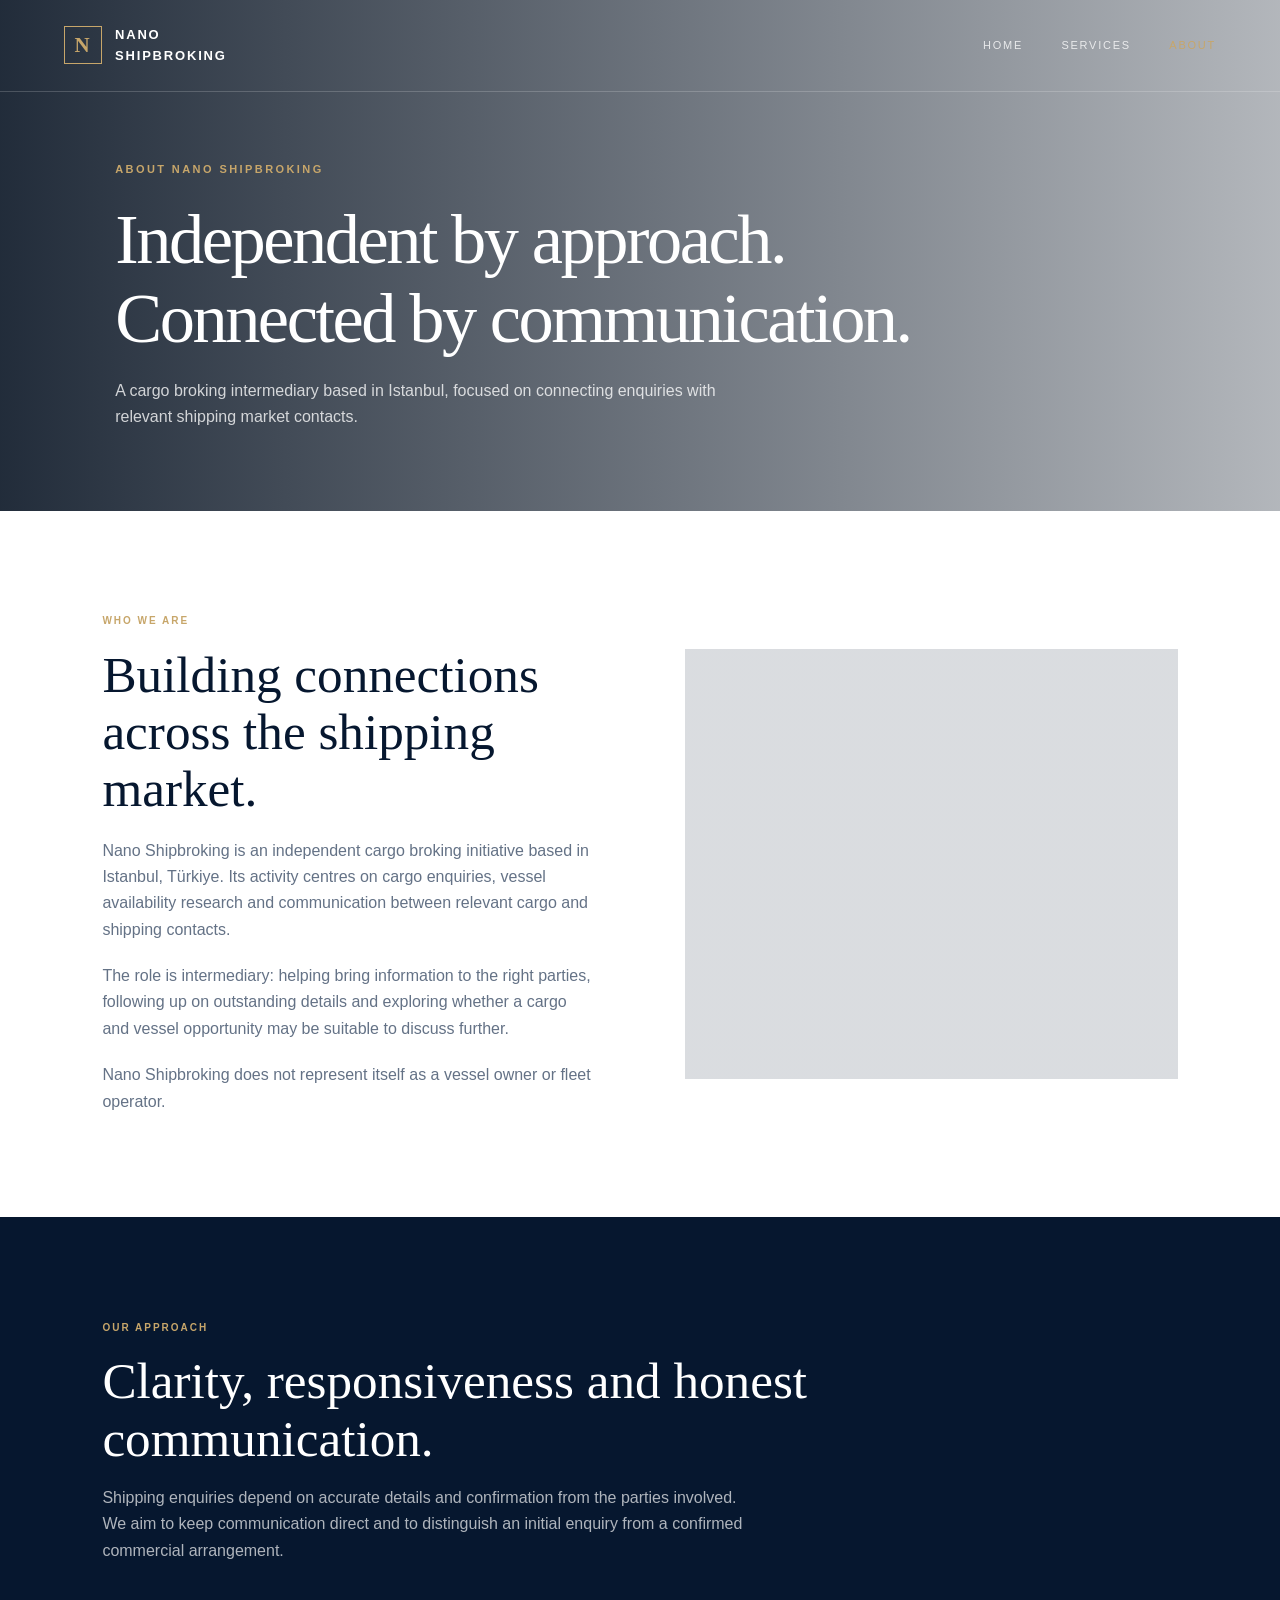
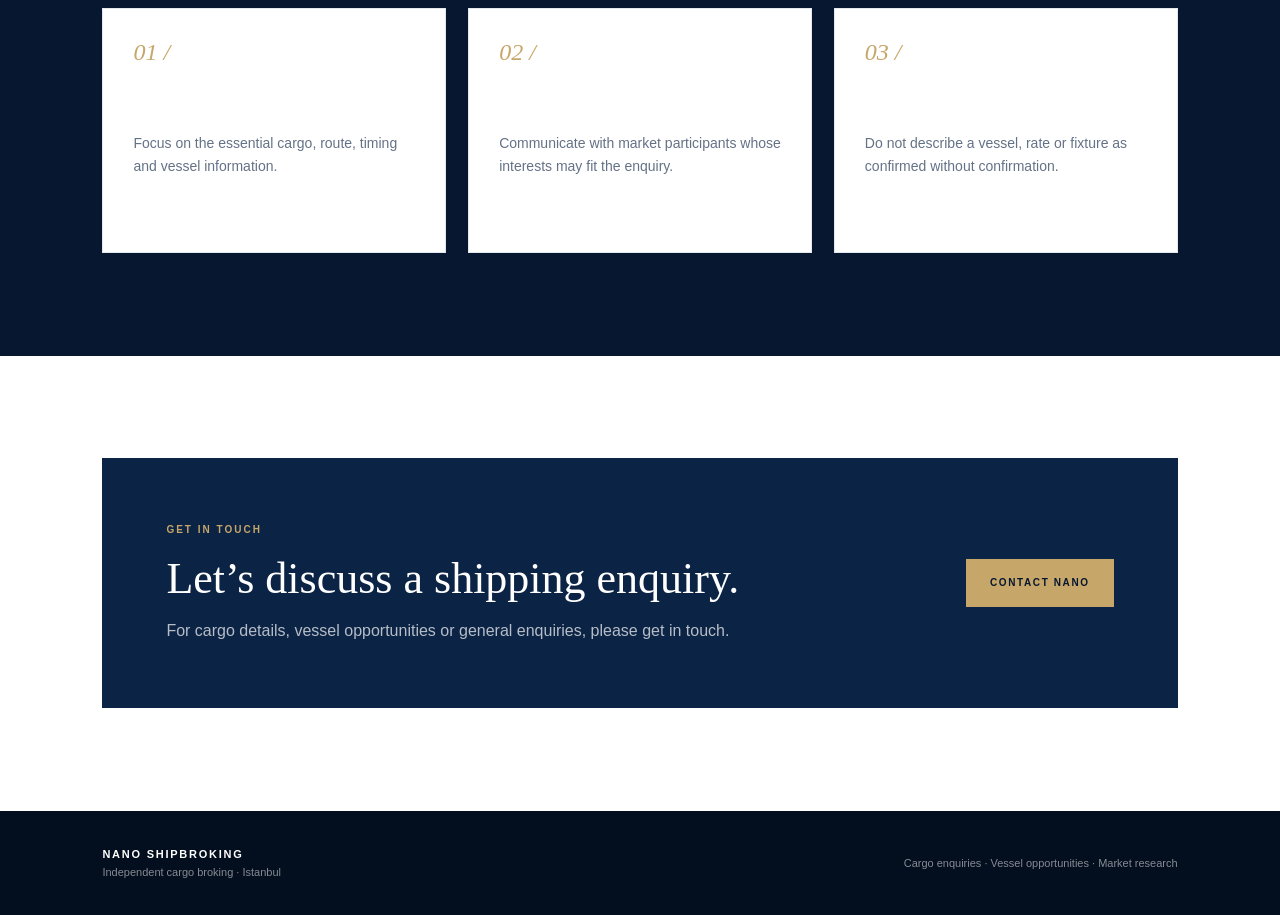
==== about.html @ fc200c73 "Add Nano Shipbroking website" ====
<!doctype html>
<html lang="en"><head><meta charset="utf-8"><meta name="viewport" content="width=device-width, initial-scale=1"><title>About | Nano Shipbroking</title><link rel="stylesheet" href="style.css"></head><body>
<header class="site-header">
  <a class="brand" href="index.html"><span class="brand-mark">N</span><span>NANO<br>SHIPBROKING</span></a>
  <nav class="nav" aria-label="Main navigation"><a class="" href="index.html">Home</a><a class="" href="services.html">Services</a><a class="active" href="about.html">About</a></nav>
</header>
<main>
<section class="page-hero"><div><div class="eyebrow">About Nano Shipbroking</div><h1>Independent by approach. Connected by communication.</h1><p>A cargo broking intermediary based in Istanbul, focused on connecting enquiries with relevant shipping market contacts.</p></div></section>
<section class="section"><div class="split"><div class="copy"><div class="kicker">Who we are</div><h2>Building connections across the shipping market.</h2><p>Nano Shipbroking is an independent cargo broking initiative based in Istanbul, Türkiye. Its activity centres on cargo enquiries, vessel availability research and communication between relevant cargo and shipping contacts.</p><p>The role is intermediary: helping bring information to the right parties, following up on outstanding details and exploring whether a cargo and vessel opportunity may be suitable to discuss further.</p><p>Nano Shipbroking does not represent itself as a vessel owner or fleet operator.</p></div><div class="photo-panel" role="img" aria-label="Commercial shipping and port activity"></div></div></section>
<section class="section dark"><div class="section-head"><div class="kicker">Our approach</div><h2>Clarity, responsiveness and honest communication.</h2><p>Shipping enquiries depend on accurate details and confirmation from the parties involved. We aim to keep communication direct and to distinguish an initial enquiry from a confirmed commercial arrangement.</p></div>
<div class="grid3">
<article class="service-card"><div class="num">01 /</div><h3>Clear Details</h3><p>Focus on the essential cargo, route, timing and vessel information.</p></article>
<article class="service-card"><div class="num">02 /</div><h3>Relevant Contacts</h3><p>Communicate with market participants whose interests may fit the enquiry.</p></article>
<article class="service-card"><div class="num">03 /</div><h3>Honest Status</h3><p>Do not describe a vessel, rate or fixture as confirmed without confirmation.</p></article>
</div></section>
<section class="section"><div class="cta"><div><div class="kicker">Get in touch</div><h2>Let’s discuss a shipping enquiry.</h2><p>For cargo details, vessel opportunities or general enquiries, please get in touch.</p></div><a class="btn" href="mailto:alinano@nanoshipbroking.com?subject=General%20Enquiry">Contact Nano</a></div></section>
</main><footer>
  <div><div class="footbrand">NANO SHIPBROKING</div><div class="footnote">Independent cargo broking · Istanbul</div></div>
  <div class="footnote">Cargo enquiries · Vessel opportunities · Market research</div>
</footer></body></html>
---- style.css ----
:root {
  --navy: #06172f;
  --navy-2: #0b2344;
  --blue: #173b65;
  --gold: #c7a66a;
  --white: #ffffff;
  --mist: #f3f5f7;
  --ink: #182536;
  --muted: #647286;
  --line: rgba(255,255,255,.18);
}
* { box-sizing: border-box; }
html { scroll-behavior: smooth; }
body { margin: 0; color: var(--ink); background: var(--white); font-family: "Inter", "Segoe UI", Arial, sans-serif; line-height: 1.65; }
a { color: inherit; text-decoration: none; }
.site-header { position: absolute; z-index: 10; inset: 0 0 auto; padding: 24px clamp(20px, 5vw, 76px); display:flex; justify-content:space-between; align-items:center; gap:24px; color:#fff; border-bottom:1px solid rgba(255,255,255,.18); }
.brand { display:flex; align-items:center; gap:13px; letter-spacing:.14em; font-size:13px; font-weight:700; }
.brand-mark { width:38px; height:38px; border:1px solid var(--gold); display:grid; place-items:center; color:var(--gold); font-family:Georgia,serif; font-size:21px; }
.nav { display:flex; gap:clamp(16px,3vw,40px); align-items:center; font-size:11px; letter-spacing:.16em; text-transform:uppercase; }
.nav a { opacity:.78; transition:opacity .2s, color .2s; }
.nav a:hover, .nav a.active { opacity:1; color:var(--gold); }
.hero { min-height:680px; height:min(90vh, 850px); position:relative; display:flex; align-items:center; color:#fff; background:linear-gradient(90deg,rgba(3,15,31,.88) 0%,rgba(3,15,31,.60) 52%,rgba(3,15,31,.15) 100%), url("https://images.unsplash.com/photo-1578575437130-527020e9b3a8?auto=format&fit=crop&w=2200&q=85") center/cover; }
.hero:before { content:""; position:absolute; inset:0; background:linear-gradient(0deg,rgba(4,16,33,.52),transparent 40%); pointer-events:none; }
.hero-content { position:relative; z-index:1; max-width:900px; padding:140px clamp(24px,9vw,140px) 90px; }
.eyebrow { color:var(--gold); font-size:11px; font-weight:700; letter-spacing:.22em; text-transform:uppercase; margin:0 0 22px; }
h1,h2,h3 { font-family:Georgia,"Times New Roman",serif; font-weight:400; line-height:1.12; margin:0; }
h1 { font-size:clamp(42px,6.5vw,86px); letter-spacing:-.035em; max-width:850px; }
h2 { font-size:clamp(32px,4vw,54px); color:var(--navy); }
h3 { font-size:25px; color:var(--navy); }
.hero p { max-width:590px; margin:24px 0 32px; color:rgba(255,255,255,.82); font-size:16px; }
.actions { display:flex; flex-wrap:wrap; gap:13px; }
.btn { display:inline-flex; align-items:center; justify-content:center; min-height:48px; padding:0 23px; border:1px solid var(--gold); background:var(--gold); color:var(--navy); font-size:10px; font-weight:800; letter-spacing:.16em; text-transform:uppercase; transition:all .2s; }
.btn:hover { background:transparent; color:#fff; }
.btn.outline { color:#fff; background:transparent; border-color:rgba(255,255,255,.55); }
.btn.outline:hover { border-color:var(--gold); color:var(--gold); }
.section { padding:clamp(64px,8vw,112px) clamp(22px,8vw,120px); }
.section.dark { background:var(--navy); color:#fff; }
.section.dark h2, .section.dark h3 { color:#fff; }
.section-head { max-width:720px; margin-bottom:44px; }
.section-head p { color:var(--muted); margin:18px 0 0; max-width:650px; }
.section.dark .section-head p { color:rgba(255,255,255,.68); }
.kicker { font-size:10px; letter-spacing:.2em; text-transform:uppercase; color:var(--gold); font-weight:700; margin-bottom:16px; }
.grid3 { display:grid; grid-template-columns:repeat(3,minmax(0,1fr)); gap:22px; }
.service-card { padding:30px; border:1px solid #e3e8ed; background:#fff; min-height:245px; }
.service-card .num { color:var(--gold); font:italic 24px Georgia,serif; margin-bottom:24px; }
.service-card p { color:var(--muted); font-size:14px; margin-bottom:0; }
.split { display:grid; grid-template-columns:1fr 1fr; gap:clamp(35px,7vw,100px); align-items:center; }
.photo-panel { min-height:430px; background:linear-gradient(0deg,rgba(6,23,47,.15),rgba(6,23,47,.15)),url("https://images.unsplash.com/photo-1566847438217-76e82d383f84?auto=format&fit=crop&w=1200&q=85") center/cover; }
.copy p { color:var(--muted); margin:20px 0 0; }
.statline { display:flex; gap:30px; margin-top:30px; border-top:1px solid #dfe5ea; padding-top:20px; }
.statline strong { display:block; color:var(--navy); font:24px Georgia,serif; }
.statline span { display:block; color:var(--muted); font-size:11px; letter-spacing:.08em; text-transform:uppercase; }
.cta { display:flex; justify-content:space-between; align-items:center; gap:32px; background:var(--navy-2); color:#fff; padding:clamp(30px,5vw,64px); }
.cta h2 { color:#fff; font-size:clamp(30px,3.5vw,44px); }
.cta p { color:rgba(255,255,255,.7); max-width:600px; margin:14px 0 0; }
.page-hero { min-height:480px; padding:160px clamp(24px,9vw,140px) 80px; display:flex; align-items:end; color:#fff; background:linear-gradient(90deg,rgba(3,15,31,.88),rgba(3,15,31,.3)),url("https://images.unsplash.com/photo-1494412519320-aa613dfb7738?auto=format&fit=crop&w=2200&q=85") center/cover; }
.page-hero h1 { font-size:clamp(42px,5.5vw,72px); }
.page-hero p { max-width:650px; color:rgba(255,255,255,.78); font-size:16px; margin:20px 0 0; }
.service-list { display:grid; grid-template-columns:repeat(2,minmax(0,1fr)); gap:1px; background:rgba(255,255,255,.14); border:1px solid rgba(255,255,255,.14); }
.service-item { background:var(--navy); padding:34px; }
.service-item p { color:rgba(255,255,255,.66); font-size:14px; }
.service-item .num { color:var(--gold); font:italic 22px Georgia,serif; }
.note { border-left:2px solid var(--gold); padding:18px 22px; color:var(--muted); background:var(--mist); font-size:14px; }
footer { background:#030e1e; color:#fff; padding:34px clamp(22px,8vw,120px); display:flex; justify-content:space-between; align-items:center; gap:24px; flex-wrap:wrap; }
footer .footnote { color:rgba(255,255,255,.52); font-size:11px; }
footer .footbrand { font-size:11px; letter-spacing:.16em; font-weight:700; }
@media(max-width:760px) {
 .site-header { padding:18px 20px; align-items:flex-start; flex-direction:column; gap:14px; }
 .nav { flex-wrap:wrap; gap:18px; font-size:10px; }
 .hero { min-height:700px; height:auto; }
 .hero-content { padding:190px 24px 70px; }
 .grid3,.split,.service-list { grid-template-columns:1fr; }
 .photo-panel { min-height:300px; }
 .cta { align-items:flex-start; flex-direction:column; }
 .page-hero { min-height:430px; padding:190px 24px 60px; }
 .statline { gap:20px; flex-wrap:wrap; }
}
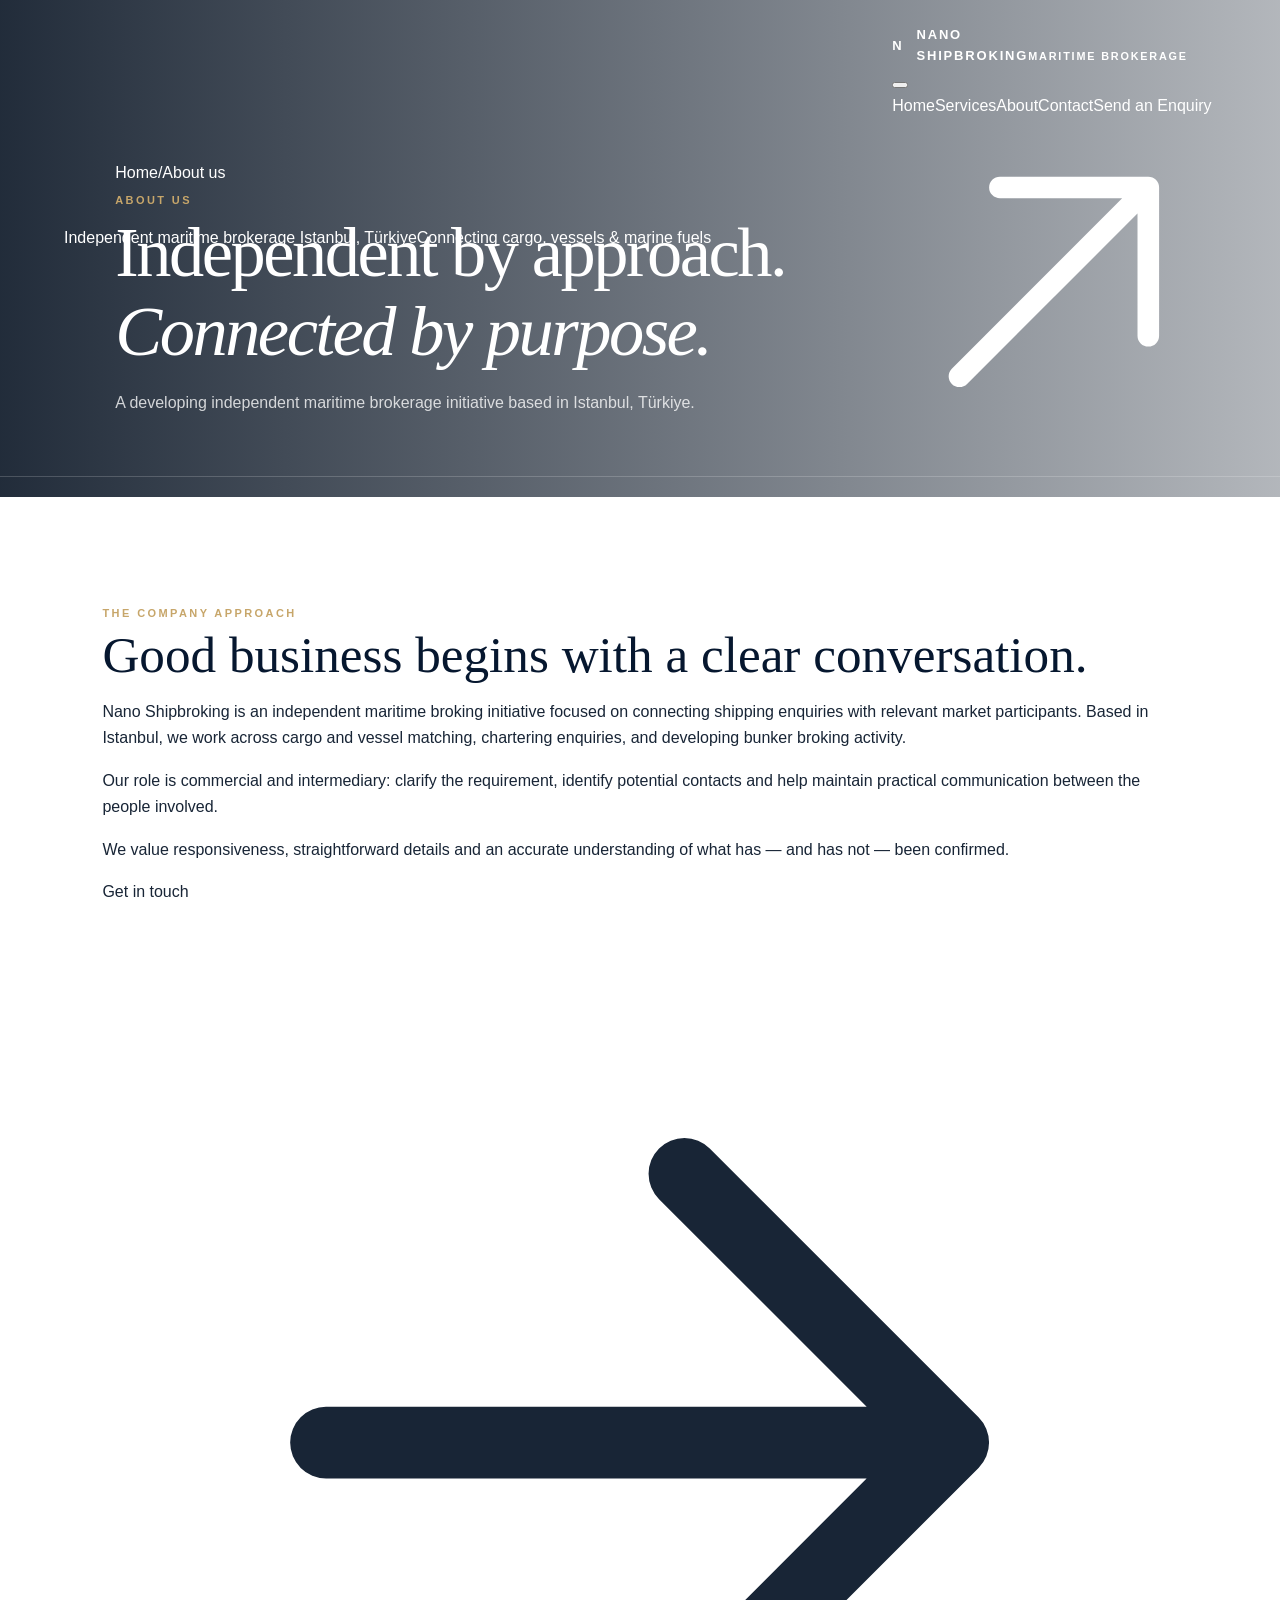
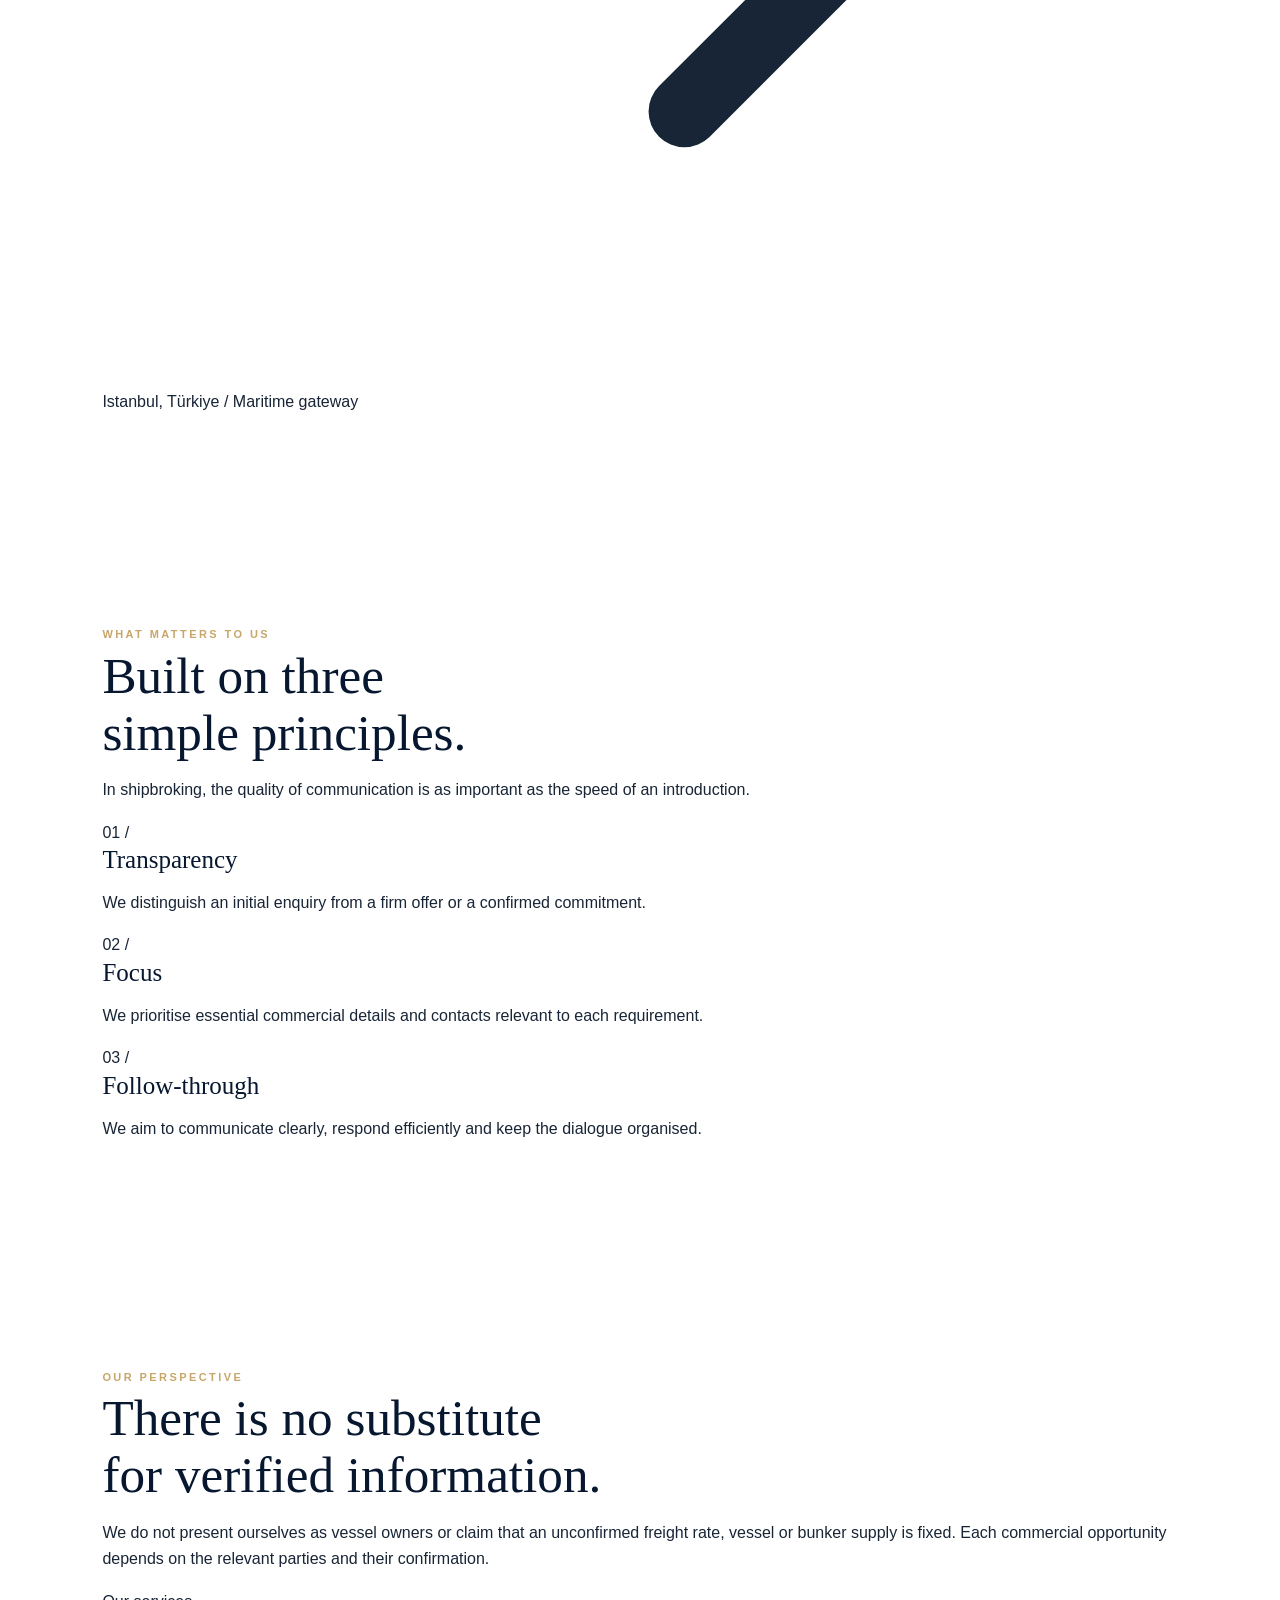
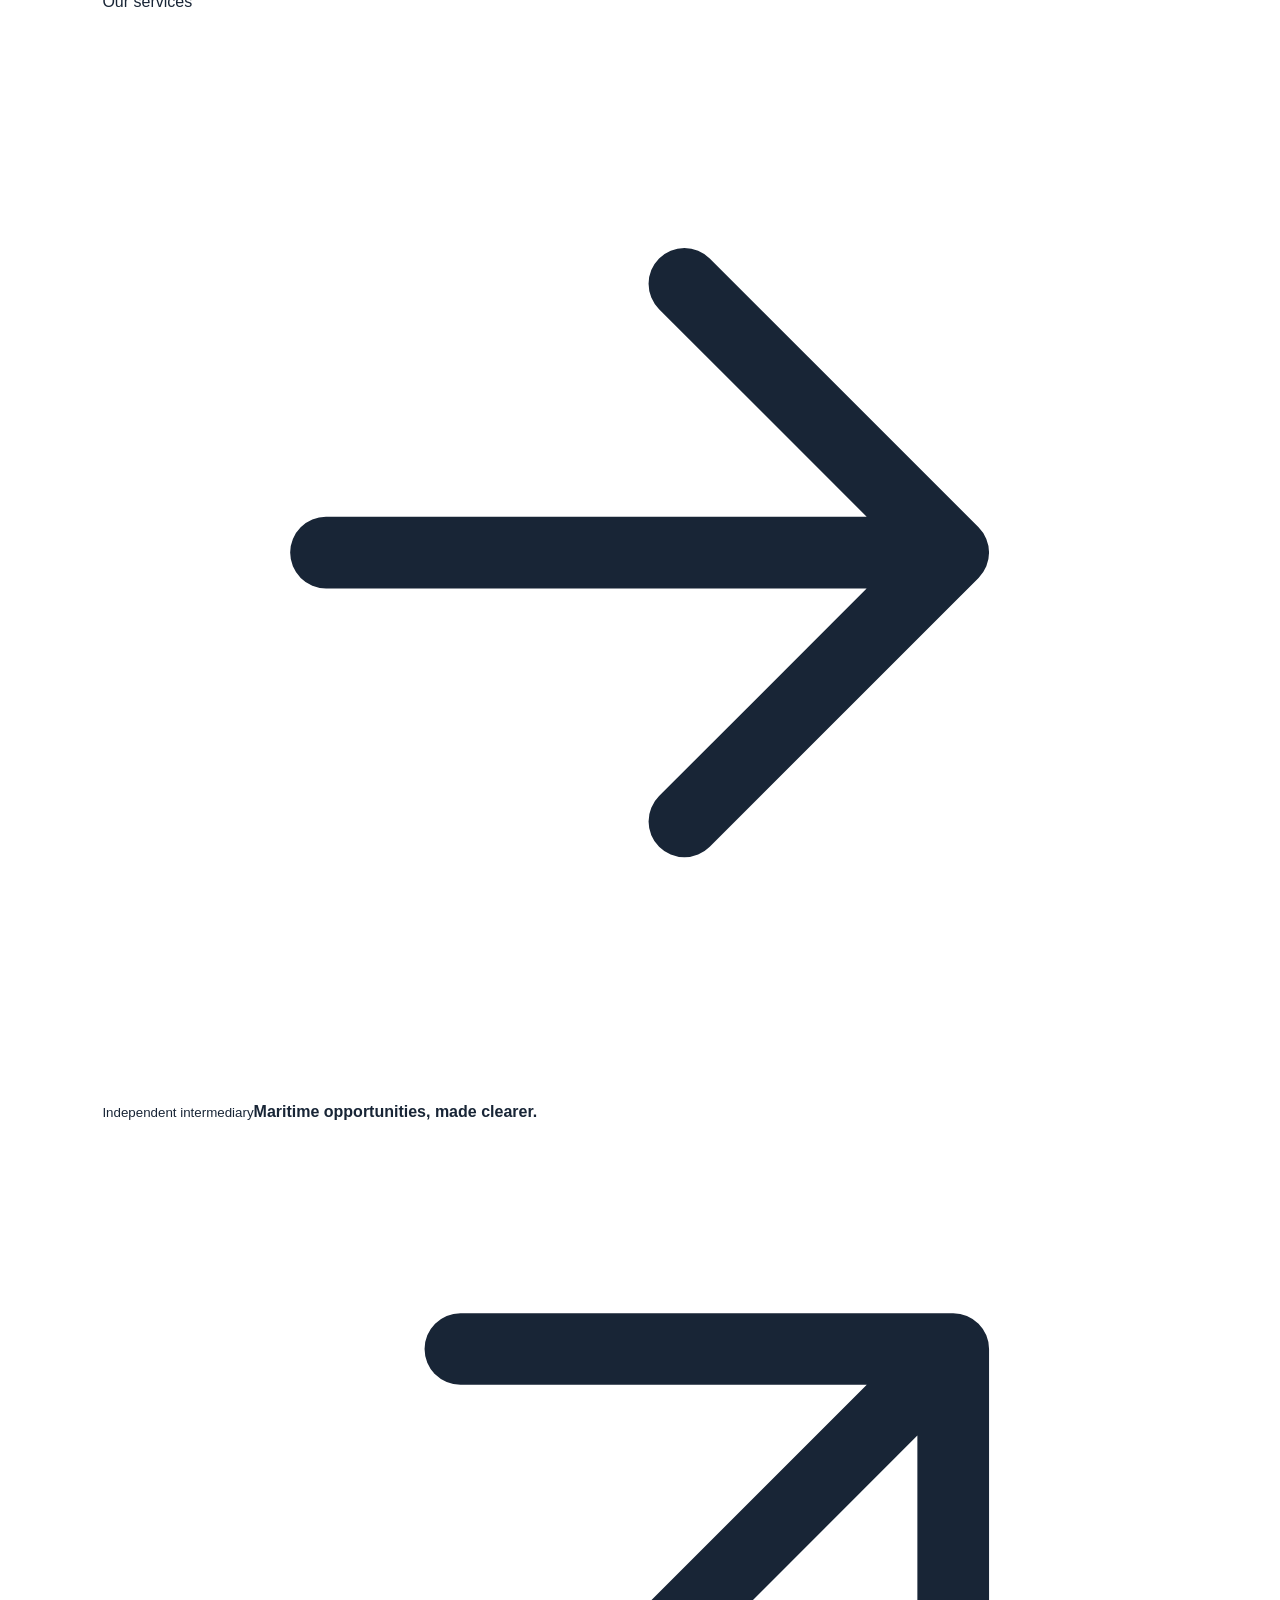
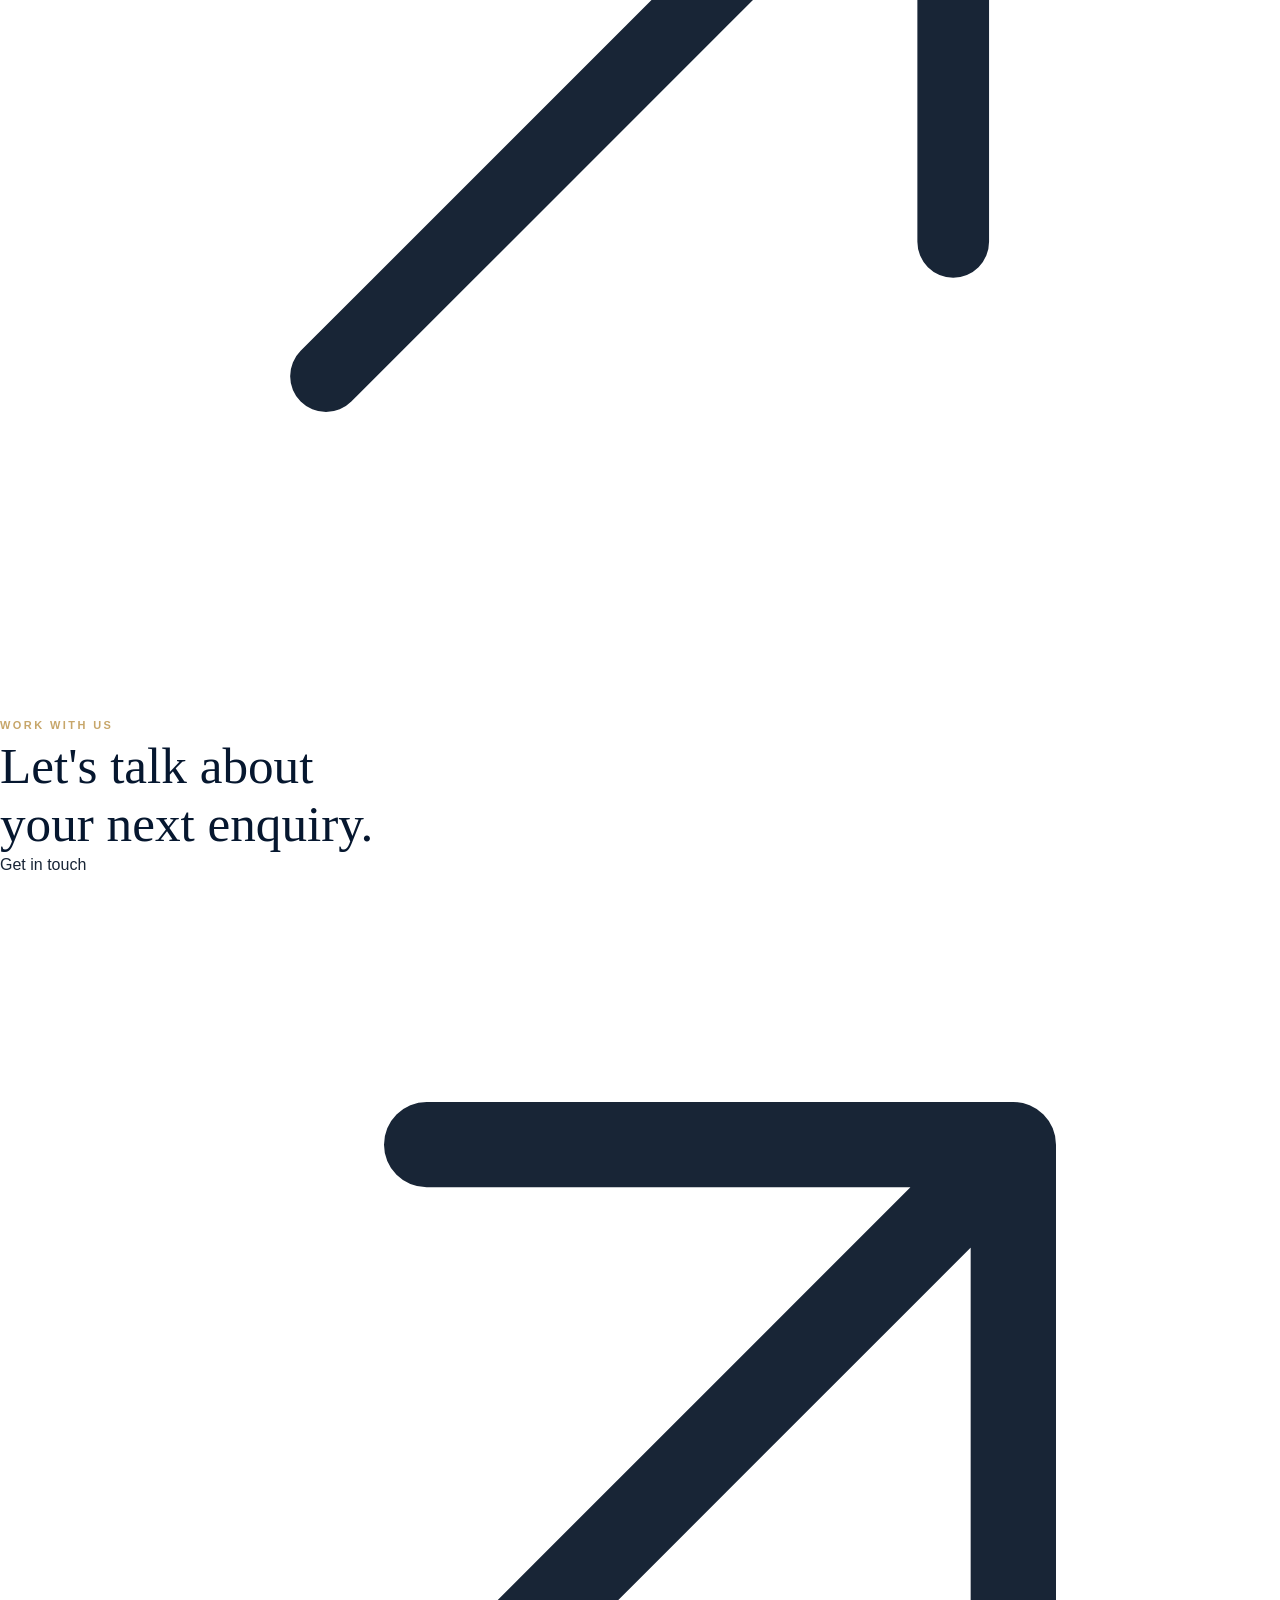
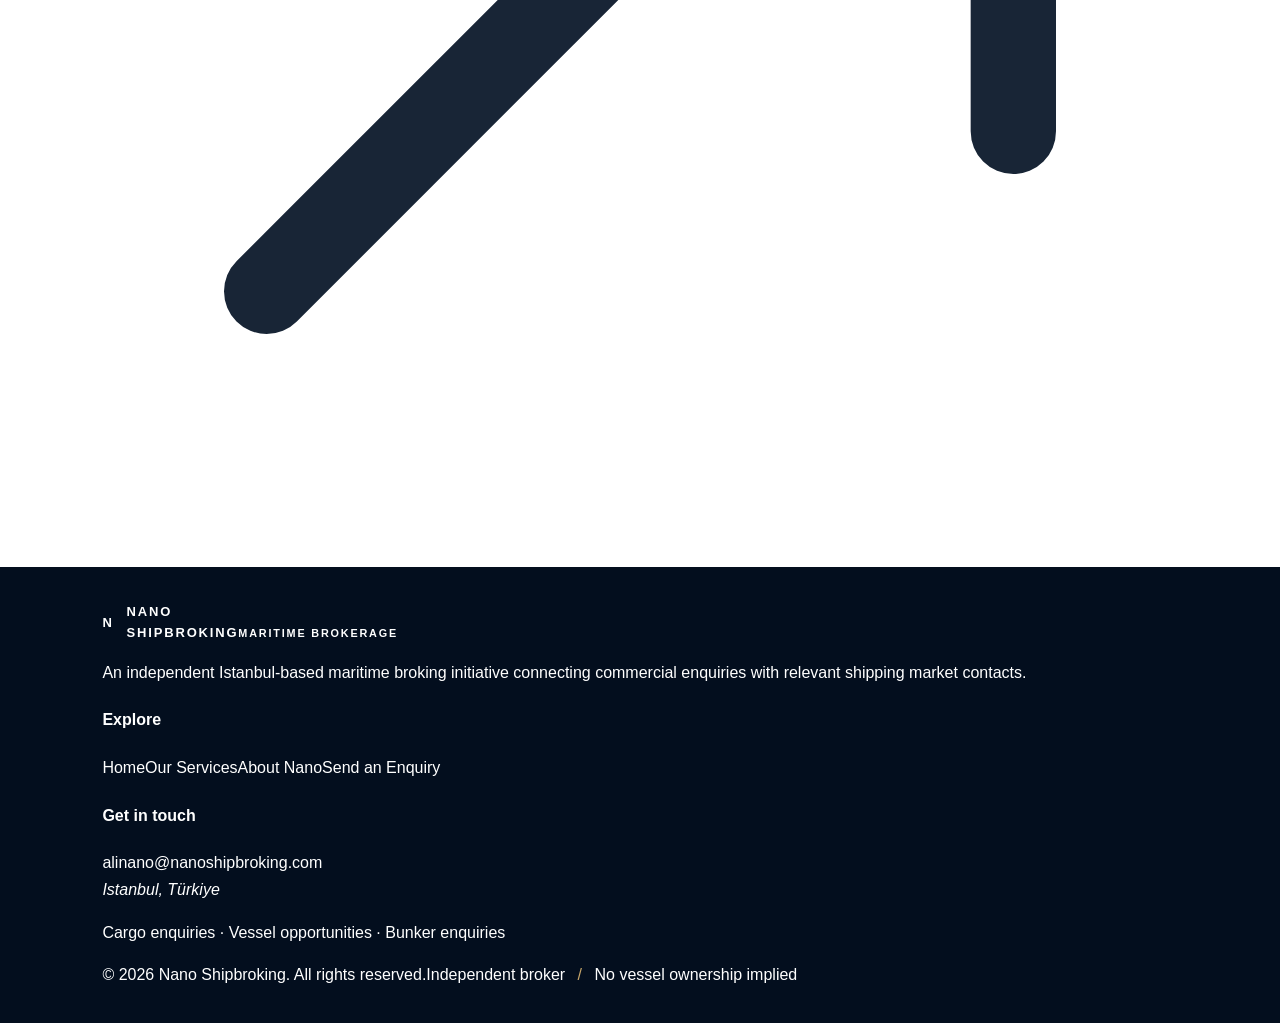
==== commit 8d1df286: "Redesign Nano Shipbroking site: four new responsive pages" ====
--- a/about.html
+++ b/about.html
@@ -1,20 +1,3 @@
-<!doctype html>
-<html lang="en"><head><meta charset="utf-8"><meta name="viewport" content="width=device-width, initial-scale=1"><title>About | Nano Shipbroking</title><link rel="stylesheet" href="style.css"></head><body>
-<header class="site-header">
-  <a class="brand" href="index.html"><span class="brand-mark">N</span><span>NANO<br>SHIPBROKING</span></a>
-  <nav class="nav" aria-label="Main navigation"><a class="" href="index.html">Home</a><a class="" href="services.html">Services</a><a class="active" href="about.html">About</a></nav>
-</header>
-<main>
-<section class="page-hero"><div><div class="eyebrow">About Nano Shipbroking</div><h1>Independent by approach. Connected by communication.</h1><p>A cargo broking intermediary based in Istanbul, focused on connecting enquiries with relevant shipping market contacts.</p></div></section>
-<section class="section"><div class="split"><div class="copy"><div class="kicker">Who we are</div><h2>Building connections across the shipping market.</h2><p>Nano Shipbroking is an independent cargo broking initiative based in Istanbul, Türkiye. Its activity centres on cargo enquiries, vessel availability research and communication between relevant cargo and shipping contacts.</p><p>The role is intermediary: helping bring information to the right parties, following up on outstanding details and exploring whether a cargo and vessel opportunity may be suitable to discuss further.</p><p>Nano Shipbroking does not represent itself as a vessel owner or fleet operator.</p></div><div class="photo-panel" role="img" aria-label="Commercial shipping and port activity"></div></div></section>
-<section class="section dark"><div class="section-head"><div class="kicker">Our approach</div><h2>Clarity, responsiveness and honest communication.</h2><p>Shipping enquiries depend on accurate details and confirmation from the parties involved. We aim to keep communication direct and to distinguish an initial enquiry from a confirmed commercial arrangement.</p></div>
-<div class="grid3">
-<article class="service-card"><div class="num">01 /</div><h3>Clear Details</h3><p>Focus on the essential cargo, route, timing and vessel information.</p></article>
-<article class="service-card"><div class="num">02 /</div><h3>Relevant Contacts</h3><p>Communicate with market participants whose interests may fit the enquiry.</p></article>
-<article class="service-card"><div class="num">03 /</div><h3>Honest Status</h3><p>Do not describe a vessel, rate or fixture as confirmed without confirmation.</p></article>
-</div></section>
-<section class="section"><div class="cta"><div><div class="kicker">Get in touch</div><h2>Let’s discuss a shipping enquiry.</h2><p>For cargo details, vessel opportunities or general enquiries, please get in touch.</p></div><a class="btn" href="mailto:alinano@nanoshipbroking.com?subject=General%20Enquiry">Contact Nano</a></div></section>
-</main><footer>
-  <div><div class="footbrand">NANO SHIPBROKING</div><div class="footnote">Independent cargo broking · Istanbul</div></div>
-  <div class="footnote">Cargo enquiries · Vessel opportunities · Market research</div>
-</footer></body></html>+<!doctype html><html lang="en"><head><meta charset="utf-8"><meta name="viewport" content="width=device-width,initial-scale=1"><meta name="theme-color" content="#071b31"><meta name="description" content="About Nano Shipbroking, an independent Istanbul-based maritime broking initiative for cargo, vessels and bunker enquiries."><meta property="og:type" content="website"><meta property="og:title" content="About | Nano Shipbroking"><meta property="og:description" content="About Nano Shipbroking, an independent Istanbul-based maritime broking initiative for cargo, vessels and bunker enquiries."><meta property="og:site_name" content="Nano Shipbroking"><link rel="icon" href="assets/favicon.svg" type="image/svg+xml"><link rel="stylesheet" href="style.css"><title>About | Nano Shipbroking</title></head><body><header class="site-header inner">
+<div class="topline"><div class="container"><span>Independent maritime brokerage <i></i> Istanbul, Türkiye</span><span>Connecting cargo, vessels &amp; marine fuels</span></div></div>
+<div class="container nav-wrap"><a class="brand" href="index.html" aria-label="Nano Shipbroking home"><span class="brand-icon"><span>N</span></span><span class="brand-text">NANO<br>SHIPBROKING<small>MARITIME BROKERAGE</small></span></a><button class="nav-toggle" type="button" aria-expanded="false" aria-controls="primary-nav" aria-label="Open navigation"><span></span><span></span></button><nav id="primary-nav" class="primary-nav" aria-label="Main navigation"><a href="index.html" class="" >Home</a><a href="services.html" class="" >Services</a><a href="about.html" class="active" aria-current="page">About</a><a href="contact.html" class="" >Contact</a><a class="nav-cta" href="contact.html">Send an Enquiry <svg aria-hidden="true" viewBox="0 0 24 24" fill="none" stroke="currentColor" stroke-width="1.6" stroke-linecap="round" stroke-linejoin="round"><path d="M5 19 19 5M8 5h11v11"/></svg></a></nav></div></header><main id="main-content"><section class="page-hero"><img class="page-hero-photo" src="https://images.unsplash.com/photo-1761138785458-02811b4a92cb?auto=format&fit=crop&w=1100&q=82" alt="Cargo ships in a harbor at dusk" loading="lazy" decoding="async" onerror="this.style.display='none'"><div class="container"><div class="breadcrumbs"><a href="index.html">Home</a><span>/</span>About us</div><span class="eyebrow">About us</span><h1>Independent by approach.<br><em>Connected by purpose.</em></h1><p>A developing independent maritime brokerage initiative based in Istanbul, Türkiye.</p></div></section><section class="section"><div class="container about-layout"><div><span class="eyebrow dark">The company approach</span><h2>Good business begins with a clear conversation.</h2><p>Nano Shipbroking is an independent maritime broking initiative focused on connecting shipping enquiries with relevant market participants. Based in Istanbul, we work across cargo and vessel matching, chartering enquiries, and developing bunker broking activity.</p><p>Our role is commercial and intermediary: clarify the requirement, identify potential contacts and help maintain practical communication between the people involved.</p><p>We value responsiveness, straightforward details and an accurate understanding of what has — and has not — been confirmed.</p><a class="text-link" href="contact.html">Get in touch <svg aria-hidden="true" viewBox="0 0 24 24" fill="none" stroke="currentColor" stroke-width="1.6" stroke-linecap="round" stroke-linejoin="round"><path d="M5 12h14M13 6l6 6-6 6"/></svg></a></div><div class="about-art"><img class="" src="https://images.unsplash.com/photo-1549203123-9c4fb68af040?auto=format&fit=crop&w=1250&q=83" alt="Commercial vessel navigating the Bosphorus near Istanbul" loading="lazy" decoding="async" onerror="this.style.display='none'"><span class="about-art-label">Istanbul, Türkiye / Maritime gateway</span></div></div></section><section class="section section-cream"><div class="container"><div class="intro-row"><div><span class="eyebrow dark">What matters to us</span><h2>Built on three<br>simple principles.</h2></div><p>In shipbroking, the quality of communication is as important as the speed of an introduction.</p></div><div class="values-grid"><article class="value-card"><div class="num">01 /</div><h3>Transparency</h3><p>We distinguish an initial enquiry from a firm offer or a confirmed commitment.</p></article><article class="value-card"><div class="num">02 /</div><h3>Focus</h3><p>We prioritise essential commercial details and contacts relevant to each requirement.</p></article><article class="value-card"><div class="num">03 /</div><h3>Follow-through</h3><p>We aim to communicate clearly, respond efficiently and keep the dialogue organised.</p></article></div></div></section><section class="section section-navy"><div class="container manifesto"><div><span class="eyebrow">Our perspective</span><h2>There is no substitute<br>for <span class="gold">verified information.</span></h2><p class="lead">We do not present ourselves as vessel owners or claim that an unconfirmed freight rate, vessel or bunker supply is fixed. Each commercial opportunity depends on the relevant parties and their confirmation.</p><a class="text-link light" href="services.html">Our services <svg aria-hidden="true" viewBox="0 0 24 24" fill="none" stroke="currentColor" stroke-width="1.6" stroke-linecap="round" stroke-linejoin="round"><path d="M5 12h14M13 6l6 6-6 6"/></svg></a></div><div class="route-card" role="img" aria-label="Illustrative trade routes linking market requirements"><div class="route-label"><div><small>Independent intermediary</small><b>Maritime opportunities, made clearer.</b></div><svg aria-hidden="true" viewBox="0 0 24 24" fill="none" stroke="currentColor" stroke-width="1.6" stroke-linecap="round" stroke-linejoin="round"><path d="M5 19 19 5M8 5h11v11"/></svg></div></div></div></section><section class="cta-section"><div class="container cta-inner"><div><span class="eyebrow">Work with us</span><h2>Let's talk about<br>your next enquiry.</h2></div><a class="button button-dark" href="contact.html">Get in touch <svg aria-hidden="true" viewBox="0 0 24 24" fill="none" stroke="currentColor" stroke-width="1.6" stroke-linecap="round" stroke-linejoin="round"><path d="M5 19 19 5M8 5h11v11"/></svg></a></div></section></main><footer class="site-footer"><div class="container"><div class="footer-top"><div class="footer-branding"><a class="brand" href="index.html" aria-label="Nano Shipbroking home"><span class="brand-icon"><span>N</span></span><span class="brand-text">NANO<br>SHIPBROKING<small>MARITIME BROKERAGE</small></span></a><p class="footer-description">An independent Istanbul-based maritime broking initiative connecting commercial enquiries with relevant shipping market contacts.</p></div><div class="footer-col"><h4>Explore</h4><a href="index.html">Home</a><a href="services.html">Our Services</a><a href="about.html">About Nano</a><a href="contact.html">Send an Enquiry</a></div><div class="footer-col"><h4>Get in touch</h4><a href="mailto:alinano@nanoshipbroking.com">alinano@nanoshipbroking.com</a><address>Istanbul, Türkiye</address><p class="footer-description" style="margin-top:17px">Cargo enquiries · Vessel opportunities · Bunker enquiries</p></div></div><div class="footer-bottom"><span>© <span data-year>2026</span> Nano Shipbroking. All rights reserved.</span><span>Independent broker <span style="color:var(--gold);padding:0 8px">/</span> No vessel ownership implied</span></div></div></footer><script src="script.js" defer></script></body></html>
--- a/style.css
+++ b/style.css
@@ -46,7 +46,7 @@
 .service-card .num { color:var(--gold); font:italic 24px Georgia,serif; margin-bottom:24px; }
 .service-card p { color:var(--muted); font-size:14px; margin-bottom:0; }
 .split { display:grid; grid-template-columns:1fr 1fr; gap:clamp(35px,7vw,100px); align-items:center; }
-.photo-panel { min-height:430px; background:linear-gradient(0deg,rgba(6,23,47,.15),rgba(6,23,47,.15)),url("https://images.unsplash.com/photo-1566847438217-76e82d383f84?auto=format&fit=crop&w=1200&q=85") center/cover; }
+.photo-panel { min-height:430px; background:linear-gradient(0deg,rgba(6,23,47,.15),rgba(6,23,47,.15)),url("https://images.unsplash.com/photo-1578575437130-527020e9b3a8?auto=format&fit=crop&w=2200&q=85") center/cover; }
 .copy p { color:var(--muted); margin:20px 0 0; }
 .statline { display:flex; gap:30px; margin-top:30px; border-top:1px solid #dfe5ea; padding-top:20px; }
 .statline strong { display:block; color:var(--navy); font:24px Georgia,serif; }
@@ -54,7 +54,7 @@
 .cta { display:flex; justify-content:space-between; align-items:center; gap:32px; background:var(--navy-2); color:#fff; padding:clamp(30px,5vw,64px); }
 .cta h2 { color:#fff; font-size:clamp(30px,3.5vw,44px); }
 .cta p { color:rgba(255,255,255,.7); max-width:600px; margin:14px 0 0; }
-.page-hero { min-height:480px; padding:160px clamp(24px,9vw,140px) 80px; display:flex; align-items:end; color:#fff; background:linear-gradient(90deg,rgba(3,15,31,.88),rgba(3,15,31,.3)),url("https://images.unsplash.com/photo-1494412519320-aa613dfb7738?auto=format&fit=crop&w=2200&q=85") center/cover; }
+.page-hero { min-height:480px; padding:160px clamp(24px,9vw,140px) 80px; display:flex; align-items:end; color:#fff; background:linear-gradient(90deg,rgba(3,15,31,.88),rgba(3,15,31,.3)),url("https://images.unsplash.com/photo-1578575437130-527020e9b3a8?auto=format&fit=crop&w=2200&q=85") center/cover; }
 .page-hero h1 { font-size:clamp(42px,5.5vw,72px); }
 .page-hero p { max-width:650px; color:rgba(255,255,255,.78); font-size:16px; margin:20px 0 0; }
 .service-list { display:grid; grid-template-columns:repeat(2,minmax(0,1fr)); gap:1px; background:rgba(255,255,255,.14); border:1px solid rgba(255,255,255,.14); }
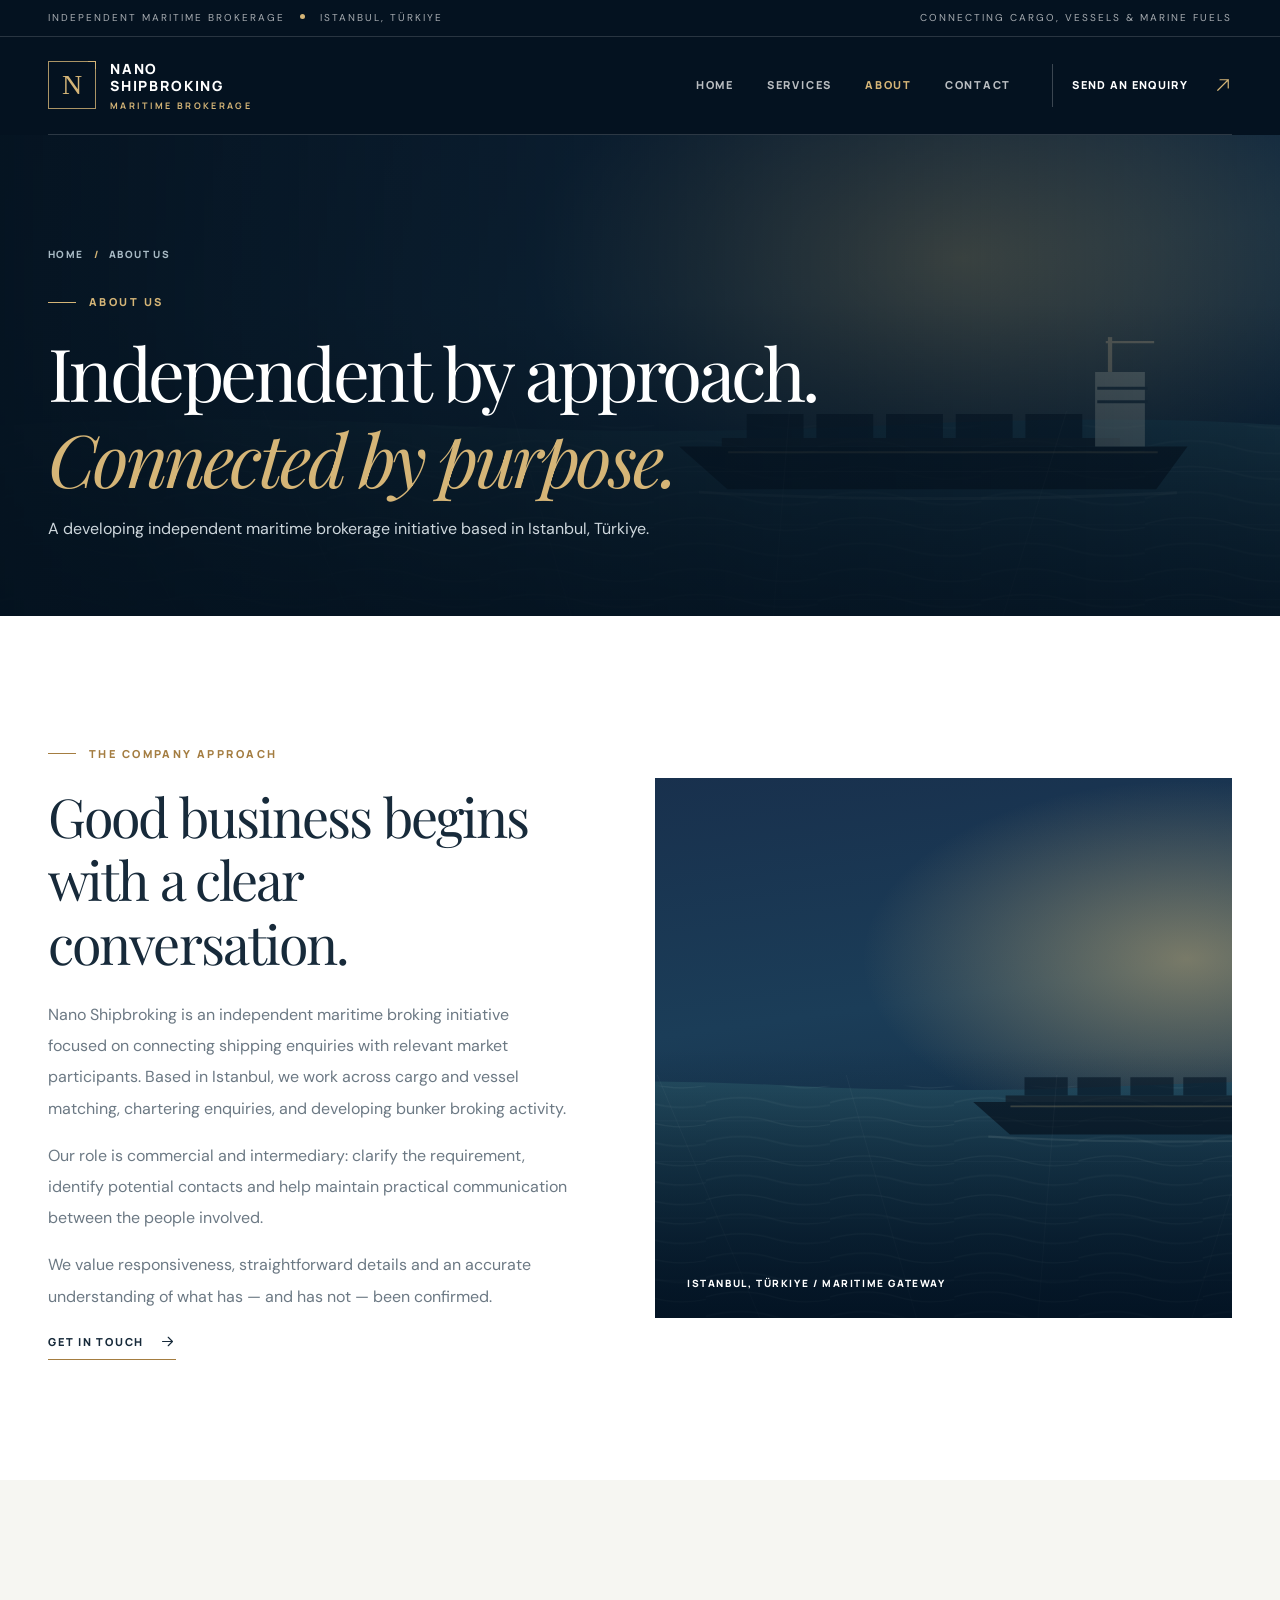
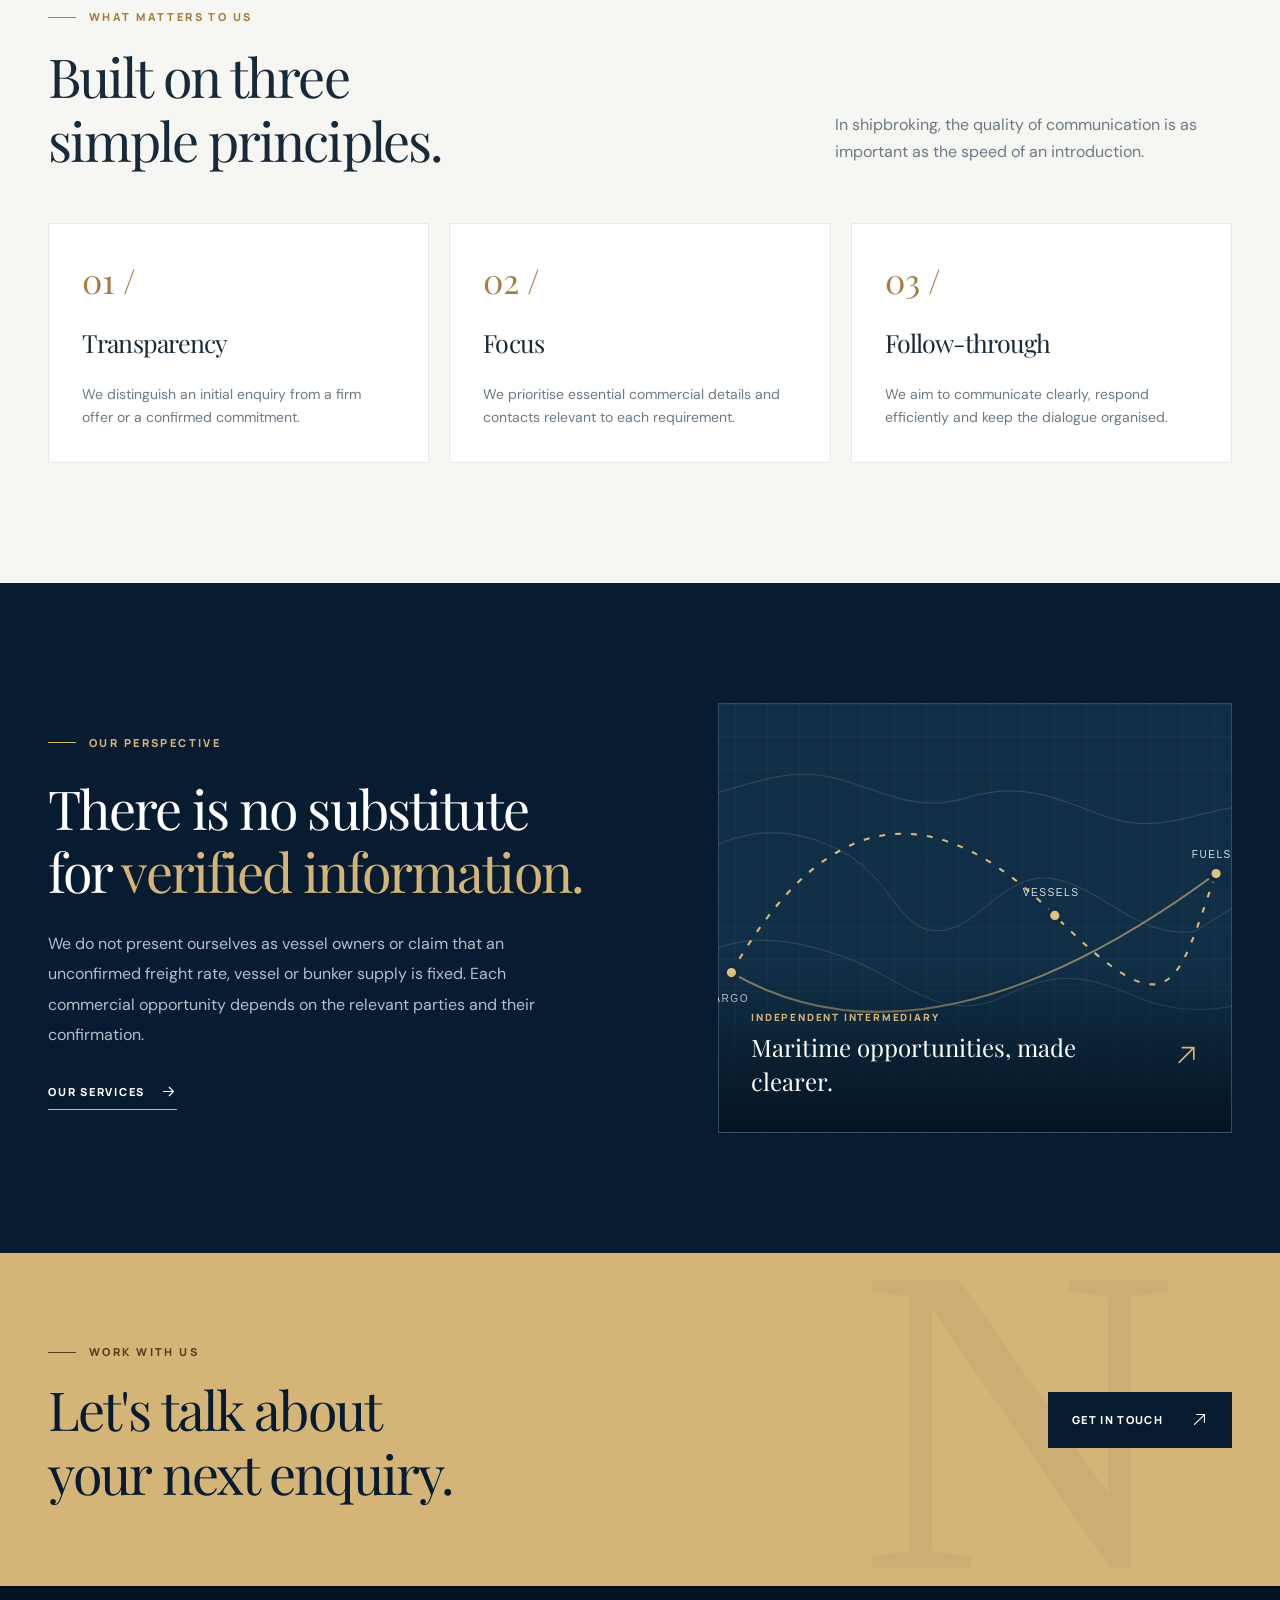
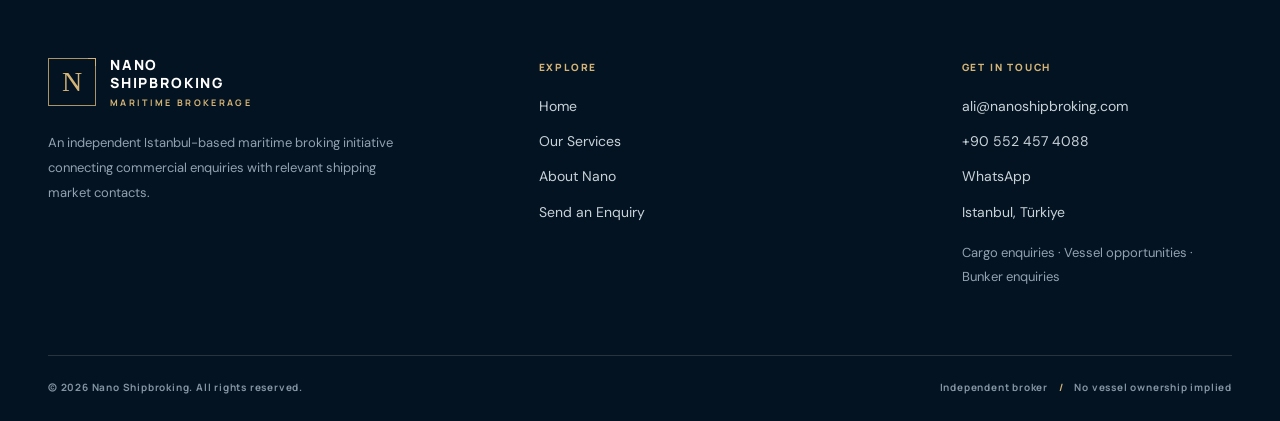
==== commit 36e30587: "Correct business contact email and add phone / WhatsApp" ====
--- a/about.html
+++ b/about.html
@@ -1,3 +1,3 @@
 <!doctype html><html lang="en"><head><meta charset="utf-8"><meta name="viewport" content="width=device-width,initial-scale=1"><meta name="theme-color" content="#071b31"><meta name="description" content="About Nano Shipbroking, an independent Istanbul-based maritime broking initiative for cargo, vessels and bunker enquiries."><meta property="og:type" content="website"><meta property="og:title" content="About | Nano Shipbroking"><meta property="og:description" content="About Nano Shipbroking, an independent Istanbul-based maritime broking initiative for cargo, vessels and bunker enquiries."><meta property="og:site_name" content="Nano Shipbroking"><link rel="icon" href="assets/favicon.svg" type="image/svg+xml"><link rel="stylesheet" href="style.css"><title>About | Nano Shipbroking</title></head><body><header class="site-header inner">
 <div class="topline"><div class="container"><span>Independent maritime brokerage <i></i> Istanbul, Türkiye</span><span>Connecting cargo, vessels &amp; marine fuels</span></div></div>
-<div class="container nav-wrap"><a class="brand" href="index.html" aria-label="Nano Shipbroking home"><span class="brand-icon"><span>N</span></span><span class="brand-text">NANO<br>SHIPBROKING<small>MARITIME BROKERAGE</small></span></a><button class="nav-toggle" type="button" aria-expanded="false" aria-controls="primary-nav" aria-label="Open navigation"><span></span><span></span></button><nav id="primary-nav" class="primary-nav" aria-label="Main navigation"><a href="index.html" class="" >Home</a><a href="services.html" class="" >Services</a><a href="about.html" class="active" aria-current="page">About</a><a href="contact.html" class="" >Contact</a><a class="nav-cta" href="contact.html">Send an Enquiry <svg aria-hidden="true" viewBox="0 0 24 24" fill="none" stroke="currentColor" stroke-width="1.6" stroke-linecap="round" stroke-linejoin="round"><path d="M5 19 19 5M8 5h11v11"/></svg></a></nav></div></header><main id="main-content"><section class="page-hero"><img class="page-hero-photo" src="https://images.unsplash.com/photo-1761138785458-02811b4a92cb?auto=format&fit=crop&w=1100&q=82" alt="Cargo ships in a harbor at dusk" loading="lazy" decoding="async" onerror="this.style.display='none'"><div class="container"><div class="breadcrumbs"><a href="index.html">Home</a><span>/</span>About us</div><span class="eyebrow">About us</span><h1>Independent by approach.<br><em>Connected by purpose.</em></h1><p>A developing independent maritime brokerage initiative based in Istanbul, Türkiye.</p></div></section><section class="section"><div class="container about-layout"><div><span class="eyebrow dark">The company approach</span><h2>Good business begins with a clear conversation.</h2><p>Nano Shipbroking is an independent maritime broking initiative focused on connecting shipping enquiries with relevant market participants. Based in Istanbul, we work across cargo and vessel matching, chartering enquiries, and developing bunker broking activity.</p><p>Our role is commercial and intermediary: clarify the requirement, identify potential contacts and help maintain practical communication between the people involved.</p><p>We value responsiveness, straightforward details and an accurate understanding of what has — and has not — been confirmed.</p><a class="text-link" href="contact.html">Get in touch <svg aria-hidden="true" viewBox="0 0 24 24" fill="none" stroke="currentColor" stroke-width="1.6" stroke-linecap="round" stroke-linejoin="round"><path d="M5 12h14M13 6l6 6-6 6"/></svg></a></div><div class="about-art"><img class="" src="https://images.unsplash.com/photo-1549203123-9c4fb68af040?auto=format&fit=crop&w=1250&q=83" alt="Commercial vessel navigating the Bosphorus near Istanbul" loading="lazy" decoding="async" onerror="this.style.display='none'"><span class="about-art-label">Istanbul, Türkiye / Maritime gateway</span></div></div></section><section class="section section-cream"><div class="container"><div class="intro-row"><div><span class="eyebrow dark">What matters to us</span><h2>Built on three<br>simple principles.</h2></div><p>In shipbroking, the quality of communication is as important as the speed of an introduction.</p></div><div class="values-grid"><article class="value-card"><div class="num">01 /</div><h3>Transparency</h3><p>We distinguish an initial enquiry from a firm offer or a confirmed commitment.</p></article><article class="value-card"><div class="num">02 /</div><h3>Focus</h3><p>We prioritise essential commercial details and contacts relevant to each requirement.</p></article><article class="value-card"><div class="num">03 /</div><h3>Follow-through</h3><p>We aim to communicate clearly, respond efficiently and keep the dialogue organised.</p></article></div></div></section><section class="section section-navy"><div class="container manifesto"><div><span class="eyebrow">Our perspective</span><h2>There is no substitute<br>for <span class="gold">verified information.</span></h2><p class="lead">We do not present ourselves as vessel owners or claim that an unconfirmed freight rate, vessel or bunker supply is fixed. Each commercial opportunity depends on the relevant parties and their confirmation.</p><a class="text-link light" href="services.html">Our services <svg aria-hidden="true" viewBox="0 0 24 24" fill="none" stroke="currentColor" stroke-width="1.6" stroke-linecap="round" stroke-linejoin="round"><path d="M5 12h14M13 6l6 6-6 6"/></svg></a></div><div class="route-card" role="img" aria-label="Illustrative trade routes linking market requirements"><div class="route-label"><div><small>Independent intermediary</small><b>Maritime opportunities, made clearer.</b></div><svg aria-hidden="true" viewBox="0 0 24 24" fill="none" stroke="currentColor" stroke-width="1.6" stroke-linecap="round" stroke-linejoin="round"><path d="M5 19 19 5M8 5h11v11"/></svg></div></div></div></section><section class="cta-section"><div class="container cta-inner"><div><span class="eyebrow">Work with us</span><h2>Let's talk about<br>your next enquiry.</h2></div><a class="button button-dark" href="contact.html">Get in touch <svg aria-hidden="true" viewBox="0 0 24 24" fill="none" stroke="currentColor" stroke-width="1.6" stroke-linecap="round" stroke-linejoin="round"><path d="M5 19 19 5M8 5h11v11"/></svg></a></div></section></main><footer class="site-footer"><div class="container"><div class="footer-top"><div class="footer-branding"><a class="brand" href="index.html" aria-label="Nano Shipbroking home"><span class="brand-icon"><span>N</span></span><span class="brand-text">NANO<br>SHIPBROKING<small>MARITIME BROKERAGE</small></span></a><p class="footer-description">An independent Istanbul-based maritime broking initiative connecting commercial enquiries with relevant shipping market contacts.</p></div><div class="footer-col"><h4>Explore</h4><a href="index.html">Home</a><a href="services.html">Our Services</a><a href="about.html">About Nano</a><a href="contact.html">Send an Enquiry</a></div><div class="footer-col"><h4>Get in touch</h4><a href="mailto:alinano@nanoshipbroking.com">alinano@nanoshipbroking.com</a><address>Istanbul, Türkiye</address><p class="footer-description" style="margin-top:17px">Cargo enquiries · Vessel opportunities · Bunker enquiries</p></div></div><div class="footer-bottom"><span>© <span data-year>2026</span> Nano Shipbroking. All rights reserved.</span><span>Independent broker <span style="color:var(--gold);padding:0 8px">/</span> No vessel ownership implied</span></div></div></footer><script src="script.js" defer></script></body></html>+<div class="container nav-wrap"><a class="brand" href="index.html" aria-label="Nano Shipbroking home"><span class="brand-icon"><span>N</span></span><span class="brand-text">NANO<br>SHIPBROKING<small>MARITIME BROKERAGE</small></span></a><button class="nav-toggle" type="button" aria-expanded="false" aria-controls="primary-nav" aria-label="Open navigation"><span></span><span></span></button><nav id="primary-nav" class="primary-nav" aria-label="Main navigation"><a href="index.html" class="" >Home</a><a href="services.html" class="" >Services</a><a href="about.html" class="active" aria-current="page">About</a><a href="contact.html" class="" >Contact</a><a class="nav-cta" href="contact.html">Send an Enquiry <svg aria-hidden="true" viewBox="0 0 24 24" fill="none" stroke="currentColor" stroke-width="1.6" stroke-linecap="round" stroke-linejoin="round"><path d="M5 19 19 5M8 5h11v11"/></svg></a></nav></div></header><main id="main-content"><section class="page-hero"><img class="page-hero-photo" src="https://images.unsplash.com/photo-1761138785458-02811b4a92cb?auto=format&fit=crop&w=1100&q=82" alt="Cargo ships in a harbor at dusk" loading="lazy" decoding="async" onerror="this.style.display='none'"><div class="container"><div class="breadcrumbs"><a href="index.html">Home</a><span>/</span>About us</div><span class="eyebrow">About us</span><h1>Independent by approach.<br><em>Connected by purpose.</em></h1><p>A developing independent maritime brokerage initiative based in Istanbul, Türkiye.</p></div></section><section class="section"><div class="container about-layout"><div><span class="eyebrow dark">The company approach</span><h2>Good business begins with a clear conversation.</h2><p>Nano Shipbroking is an independent maritime broking initiative focused on connecting shipping enquiries with relevant market participants. Based in Istanbul, we work across cargo and vessel matching, chartering enquiries, and developing bunker broking activity.</p><p>Our role is commercial and intermediary: clarify the requirement, identify potential contacts and help maintain practical communication between the people involved.</p><p>We value responsiveness, straightforward details and an accurate understanding of what has — and has not — been confirmed.</p><a class="text-link" href="contact.html">Get in touch <svg aria-hidden="true" viewBox="0 0 24 24" fill="none" stroke="currentColor" stroke-width="1.6" stroke-linecap="round" stroke-linejoin="round"><path d="M5 12h14M13 6l6 6-6 6"/></svg></a></div><div class="about-art"><img class="" src="https://images.unsplash.com/photo-1549203123-9c4fb68af040?auto=format&fit=crop&w=1250&q=83" alt="Commercial vessel navigating the Bosphorus near Istanbul" loading="lazy" decoding="async" onerror="this.style.display='none'"><span class="about-art-label">Istanbul, Türkiye / Maritime gateway</span></div></div></section><section class="section section-cream"><div class="container"><div class="intro-row"><div><span class="eyebrow dark">What matters to us</span><h2>Built on three<br>simple principles.</h2></div><p>In shipbroking, the quality of communication is as important as the speed of an introduction.</p></div><div class="values-grid"><article class="value-card"><div class="num">01 /</div><h3>Transparency</h3><p>We distinguish an initial enquiry from a firm offer or a confirmed commitment.</p></article><article class="value-card"><div class="num">02 /</div><h3>Focus</h3><p>We prioritise essential commercial details and contacts relevant to each requirement.</p></article><article class="value-card"><div class="num">03 /</div><h3>Follow-through</h3><p>We aim to communicate clearly, respond efficiently and keep the dialogue organised.</p></article></div></div></section><section class="section section-navy"><div class="container manifesto"><div><span class="eyebrow">Our perspective</span><h2>There is no substitute<br>for <span class="gold">verified information.</span></h2><p class="lead">We do not present ourselves as vessel owners or claim that an unconfirmed freight rate, vessel or bunker supply is fixed. Each commercial opportunity depends on the relevant parties and their confirmation.</p><a class="text-link light" href="services.html">Our services <svg aria-hidden="true" viewBox="0 0 24 24" fill="none" stroke="currentColor" stroke-width="1.6" stroke-linecap="round" stroke-linejoin="round"><path d="M5 12h14M13 6l6 6-6 6"/></svg></a></div><div class="route-card" role="img" aria-label="Illustrative trade routes linking market requirements"><div class="route-label"><div><small>Independent intermediary</small><b>Maritime opportunities, made clearer.</b></div><svg aria-hidden="true" viewBox="0 0 24 24" fill="none" stroke="currentColor" stroke-width="1.6" stroke-linecap="round" stroke-linejoin="round"><path d="M5 19 19 5M8 5h11v11"/></svg></div></div></div></section><section class="cta-section"><div class="container cta-inner"><div><span class="eyebrow">Work with us</span><h2>Let's talk about<br>your next enquiry.</h2></div><a class="button button-dark" href="contact.html">Get in touch <svg aria-hidden="true" viewBox="0 0 24 24" fill="none" stroke="currentColor" stroke-width="1.6" stroke-linecap="round" stroke-linejoin="round"><path d="M5 19 19 5M8 5h11v11"/></svg></a></div></section></main><footer class="site-footer"><div class="container"><div class="footer-top"><div class="footer-branding"><a class="brand" href="index.html" aria-label="Nano Shipbroking home"><span class="brand-icon"><span>N</span></span><span class="brand-text">NANO<br>SHIPBROKING<small>MARITIME BROKERAGE</small></span></a><p class="footer-description">An independent Istanbul-based maritime broking initiative connecting commercial enquiries with relevant shipping market contacts.</p></div><div class="footer-col"><h4>Explore</h4><a href="index.html">Home</a><a href="services.html">Our Services</a><a href="about.html">About Nano</a><a href="contact.html">Send an Enquiry</a></div><div class="footer-col"><h4>Get in touch</h4><a href="mailto:ali@nanoshipbroking.com">ali@nanoshipbroking.com</a><a href="tel:+905524574088">+90 552 457 4088</a><a href="https://wa.me/905524574088" target="_blank" rel="noopener noreferrer">WhatsApp</a><address>Istanbul, Türkiye</address><p class="footer-description" style="margin-top:17px">Cargo enquiries · Vessel opportunities · Bunker enquiries</p></div></div><div class="footer-bottom"><span>© <span data-year>2026</span> Nano Shipbroking. All rights reserved.</span><span>Independent broker <span style="color:var(--gold);padding:0 8px">/</span> No vessel ownership implied</span></div></div></footer><script src="script.js" defer></script></body></html>
--- a/style.css
+++ b/style.css
@@ -1,78 +1,30 @@
-
-:root {
-  --navy: #06172f;
-  --navy-2: #0b2344;
-  --blue: #173b65;
-  --gold: #c7a66a;
-  --white: #ffffff;
-  --mist: #f3f5f7;
-  --ink: #182536;
-  --muted: #647286;
-  --line: rgba(255,255,255,.18);
-}
-* { box-sizing: border-box; }
-html { scroll-behavior: smooth; }
-body { margin: 0; color: var(--ink); background: var(--white); font-family: "Inter", "Segoe UI", Arial, sans-serif; line-height: 1.65; }
-a { color: inherit; text-decoration: none; }
-.site-header { position: absolute; z-index: 10; inset: 0 0 auto; padding: 24px clamp(20px, 5vw, 76px); display:flex; justify-content:space-between; align-items:center; gap:24px; color:#fff; border-bottom:1px solid rgba(255,255,255,.18); }
-.brand { display:flex; align-items:center; gap:13px; letter-spacing:.14em; font-size:13px; font-weight:700; }
-.brand-mark { width:38px; height:38px; border:1px solid var(--gold); display:grid; place-items:center; color:var(--gold); font-family:Georgia,serif; font-size:21px; }
-.nav { display:flex; gap:clamp(16px,3vw,40px); align-items:center; font-size:11px; letter-spacing:.16em; text-transform:uppercase; }
-.nav a { opacity:.78; transition:opacity .2s, color .2s; }
-.nav a:hover, .nav a.active { opacity:1; color:var(--gold); }
-.hero { min-height:680px; height:min(90vh, 850px); position:relative; display:flex; align-items:center; color:#fff; background:linear-gradient(90deg,rgba(3,15,31,.88) 0%,rgba(3,15,31,.60) 52%,rgba(3,15,31,.15) 100%), url("https://images.unsplash.com/photo-1578575437130-527020e9b3a8?auto=format&fit=crop&w=2200&q=85") center/cover; }
-.hero:before { content:""; position:absolute; inset:0; background:linear-gradient(0deg,rgba(4,16,33,.52),transparent 40%); pointer-events:none; }
-.hero-content { position:relative; z-index:1; max-width:900px; padding:140px clamp(24px,9vw,140px) 90px; }
-.eyebrow { color:var(--gold); font-size:11px; font-weight:700; letter-spacing:.22em; text-transform:uppercase; margin:0 0 22px; }
-h1,h2,h3 { font-family:Georgia,"Times New Roman",serif; font-weight:400; line-height:1.12; margin:0; }
-h1 { font-size:clamp(42px,6.5vw,86px); letter-spacing:-.035em; max-width:850px; }
-h2 { font-size:clamp(32px,4vw,54px); color:var(--navy); }
-h3 { font-size:25px; color:var(--navy); }
-.hero p { max-width:590px; margin:24px 0 32px; color:rgba(255,255,255,.82); font-size:16px; }
-.actions { display:flex; flex-wrap:wrap; gap:13px; }
-.btn { display:inline-flex; align-items:center; justify-content:center; min-height:48px; padding:0 23px; border:1px solid var(--gold); background:var(--gold); color:var(--navy); font-size:10px; font-weight:800; letter-spacing:.16em; text-transform:uppercase; transition:all .2s; }
-.btn:hover { background:transparent; color:#fff; }
-.btn.outline { color:#fff; background:transparent; border-color:rgba(255,255,255,.55); }
-.btn.outline:hover { border-color:var(--gold); color:var(--gold); }
-.section { padding:clamp(64px,8vw,112px) clamp(22px,8vw,120px); }
-.section.dark { background:var(--navy); color:#fff; }
-.section.dark h2, .section.dark h3 { color:#fff; }
-.section-head { max-width:720px; margin-bottom:44px; }
-.section-head p { color:var(--muted); margin:18px 0 0; max-width:650px; }
-.section.dark .section-head p { color:rgba(255,255,255,.68); }
-.kicker { font-size:10px; letter-spacing:.2em; text-transform:uppercase; color:var(--gold); font-weight:700; margin-bottom:16px; }
-.grid3 { display:grid; grid-template-columns:repeat(3,minmax(0,1fr)); gap:22px; }
-.service-card { padding:30px; border:1px solid #e3e8ed; background:#fff; min-height:245px; }
-.service-card .num { color:var(--gold); font:italic 24px Georgia,serif; margin-bottom:24px; }
-.service-card p { color:var(--muted); font-size:14px; margin-bottom:0; }
-.split { display:grid; grid-template-columns:1fr 1fr; gap:clamp(35px,7vw,100px); align-items:center; }
-.photo-panel { min-height:430px; background:linear-gradient(0deg,rgba(6,23,47,.15),rgba(6,23,47,.15)),url("https://images.unsplash.com/photo-1578575437130-527020e9b3a8?auto=format&fit=crop&w=2200&q=85") center/cover; }
-.copy p { color:var(--muted); margin:20px 0 0; }
-.statline { display:flex; gap:30px; margin-top:30px; border-top:1px solid #dfe5ea; padding-top:20px; }
-.statline strong { display:block; color:var(--navy); font:24px Georgia,serif; }
-.statline span { display:block; color:var(--muted); font-size:11px; letter-spacing:.08em; text-transform:uppercase; }
-.cta { display:flex; justify-content:space-between; align-items:center; gap:32px; background:var(--navy-2); color:#fff; padding:clamp(30px,5vw,64px); }
-.cta h2 { color:#fff; font-size:clamp(30px,3.5vw,44px); }
-.cta p { color:rgba(255,255,255,.7); max-width:600px; margin:14px 0 0; }
-.page-hero { min-height:480px; padding:160px clamp(24px,9vw,140px) 80px; display:flex; align-items:end; color:#fff; background:linear-gradient(90deg,rgba(3,15,31,.88),rgba(3,15,31,.3)),url("https://images.unsplash.com/photo-1578575437130-527020e9b3a8?auto=format&fit=crop&w=2200&q=85") center/cover; }
-.page-hero h1 { font-size:clamp(42px,5.5vw,72px); }
-.page-hero p { max-width:650px; color:rgba(255,255,255,.78); font-size:16px; margin:20px 0 0; }
-.service-list { display:grid; grid-template-columns:repeat(2,minmax(0,1fr)); gap:1px; background:rgba(255,255,255,.14); border:1px solid rgba(255,255,255,.14); }
-.service-item { background:var(--navy); padding:34px; }
-.service-item p { color:rgba(255,255,255,.66); font-size:14px; }
-.service-item .num { color:var(--gold); font:italic 22px Georgia,serif; }
-.note { border-left:2px solid var(--gold); padding:18px 22px; color:var(--muted); background:var(--mist); font-size:14px; }
-footer { background:#030e1e; color:#fff; padding:34px clamp(22px,8vw,120px); display:flex; justify-content:space-between; align-items:center; gap:24px; flex-wrap:wrap; }
-footer .footnote { color:rgba(255,255,255,.52); font-size:11px; }
-footer .footbrand { font-size:11px; letter-spacing:.16em; font-weight:700; }
-@media(max-width:760px) {
- .site-header { padding:18px 20px; align-items:flex-start; flex-direction:column; gap:14px; }
- .nav { flex-wrap:wrap; gap:18px; font-size:10px; }
- .hero { min-height:700px; height:auto; }
- .hero-content { padding:190px 24px 70px; }
- .grid3,.split,.service-list { grid-template-columns:1fr; }
- .photo-panel { min-height:300px; }
- .cta { align-items:flex-start; flex-direction:column; }
- .page-hero { min-height:430px; padding:190px 24px 60px; }
- .statline { gap:20px; flex-wrap:wrap; }
-}
+@import url('https://fonts.googleapis.com/css2?family=DM+Sans:wght@400;500;600;700&family=Manrope:wght@400;500;600;700;800&family=Playfair+Display:ital,wght@0,400;0,500;0,600;1,400;1,500&display=swap');
+:root{--navy:#071b31;--navy2:#102b43;--night:#041220;--gold:#d5b577;--gold2:#a47d41;--cream:#f6f6f2;--paper:#fff;--text:#172a3a;--muted:#6c7984;--line:#dce3e7;--lightline:rgba(255,255,255,.18);--serif:'Playfair Display',Georgia,serif;--sans:'Manrope','Segoe UI',Arial,sans-serif;--body:'DM Sans',Arial,sans-serif}
+*,*::before,*::after{box-sizing:border-box}html{scroll-behavior:smooth}body{margin:0;background:var(--paper);color:var(--text);font-family:var(--body);font-size:16px;line-height:1.65;-webkit-font-smoothing:antialiased}body.menu-open{overflow:hidden}a{color:inherit;text-decoration:none}button,input,textarea,select{font:inherit}button{cursor:pointer}img{max-width:100%;display:block}::selection{background:var(--gold);color:var(--navy)}:focus-visible{outline:2px solid var(--gold);outline-offset:4px}.container{width:min(1220px,calc(100% - 96px));margin:0 auto}.eyebrow{display:inline-flex;align-items:center;gap:13px;color:var(--gold);font-family:var(--sans);font-size:11px;font-weight:800;letter-spacing:.22em;text-transform:uppercase}.eyebrow::before{content:'';width:28px;height:1px;background:currentColor}.eyebrow.dark{color:var(--gold2)}h1,h2,h3,p{margin-top:0}h1,h2,h3{font-family:var(--serif);font-weight:400;line-height:1.18;letter-spacing:-.035em}h1{font-size:clamp(54px,6.3vw,100px);letter-spacing:-.048em}h2{font-size:clamp(38px,4.2vw,64px)}h3{font-size:clamp(26px,2.2vw,35px)}.muted{color:var(--muted)}.gold{color:var(--gold)}.mt-0{margin-top:0}.visually-hidden{position:absolute;width:1px;height:1px;padding:0;margin:-1px;overflow:hidden;clip:rect(0,0,0,0);white-space:nowrap;border:0}
+/* Header */
+.site-header{position:absolute;top:0;left:0;right:0;z-index:100;color:#fff}.site-header.inner{position:relative;background:var(--night)}.topline{border-bottom:1px solid rgba(255,255,255,.15);font-size:10px;text-transform:uppercase;letter-spacing:.2em;color:rgba(255,255,255,.65)}.topline .container{display:flex;align-items:center;justify-content:space-between;height:36px}.topline i{display:inline-block;background:var(--gold);height:5px;width:5px;border-radius:50%;margin:0 10px 2px}.nav-wrap{display:flex;align-items:center;min-height:98px;gap:30px;border-bottom:1px solid rgba(255,255,255,.16)}.brand{display:inline-flex;align-items:center;gap:14px;flex-shrink:0}.brand-icon{width:48px;height:48px;border:1px solid rgba(213,181,119,.8);display:grid;place-items:center;position:relative}.brand-icon::before,.brand-icon::after{content:'';position:absolute;background:var(--gold)}.brand-icon::before{width:8px;height:1px;top:-1px;right:-1px}.brand-icon::after{width:1px;height:8px;top:-1px;right:-1px}.brand-icon span{font:500 28px Georgia,serif;color:var(--gold);line-height:1}.brand-text{font-family:var(--sans);font-weight:800;font-size:14px;letter-spacing:.13em;line-height:1.27}.brand-text small{display:block;font-size:9px;letter-spacing:.26em;color:var(--gold);margin-top:5px;font-weight:700}.primary-nav{display:flex;align-items:center;gap:33px;margin-left:auto}.primary-nav a:not(.nav-cta){font-family:var(--sans);font-size:11px;letter-spacing:.16em;text-transform:uppercase;font-weight:800;color:rgba(255,255,255,.72);transition:color .2s}.primary-nav a:not(.nav-cta):hover,.primary-nav a.active:not(.nav-cta){color:var(--gold)}.nav-cta{display:flex;align-items:center;gap:26px;margin-left:8px;padding:12px 0 12px 19px;border-left:1px solid rgba(255,255,255,.22);font-family:var(--sans);font-weight:800;letter-spacing:.12em;text-transform:uppercase;font-size:11px}.nav-cta svg{height:18px;width:18px;color:var(--gold);transition:transform .2s}.nav-cta:hover svg{transform:translate(3px,-3px)}.nav-toggle{display:none;margin-left:auto;background:transparent;border:1px solid rgba(255,255,255,.4);height:44px;width:48px;color:#fff;align-items:center;justify-content:center;flex-direction:column;gap:6px}.nav-toggle span{width:19px;height:1.5px;background:currentColor;transition:transform .25s,opacity .25s}.nav-toggle[aria-expanded=true] span:first-child{transform:translateY(3.8px) rotate(45deg)}.nav-toggle[aria-expanded=true] span:last-child{transform:translateY(-3.8px) rotate(-45deg)}
+/* Buttons */
+.button{display:inline-flex;align-items:center;justify-content:space-between;gap:28px;min-height:56px;padding:0 23px;font:800 11px var(--sans);letter-spacing:.12em;text-transform:uppercase;border:1px solid var(--gold);background:var(--gold);color:var(--navy);transition:background .2s,color .2s,border-color .2s,transform .2s}.button svg,.text-link svg{height:17px;width:17px;flex-shrink:0}.button:hover{background:#f0d29b;border-color:#f0d29b;transform:translateY(-2px)}.button-outline{background:transparent;color:#fff;border-color:rgba(255,255,255,.55)}.button-outline:hover{background:#fff;color:var(--navy);border-color:#fff}.button-dark{background:var(--navy);border-color:var(--navy);color:#fff}.button-dark:hover{background:var(--navy2);border-color:var(--navy2)}.text-link{display:inline-flex;align-items:center;gap:15px;text-transform:uppercase;letter-spacing:.16em;font:800 11px var(--sans);padding-bottom:9px;border-bottom:1px solid var(--gold2);transition:gap .2s}.text-link:hover{gap:23px}.text-link.light{color:#fff;border-color:var(--gold)}
+/* Hero */
+.hero{position:relative;min-height:790px;height:min(940px,100svh);max-height:1000px;background:#0a243b url('assets/ocean-scene.svg') center/cover no-repeat;color:#fff;overflow:hidden;display:flex;align-items:center}.hero-photo,.page-hero-photo{position:absolute;inset:0;width:100%;height:100%;object-fit:cover;object-position:50% 55%;opacity:.86}.hero::before{position:absolute;content:'';inset:0;z-index:1;background:linear-gradient(90deg,rgba(3,17,31,.94) 0%,rgba(4,20,35,.78) 42%,rgba(5,20,32,.30) 77%,rgba(4,17,30,.32) 100%),linear-gradient(0deg,rgba(3,17,31,.8),transparent 35%)}.hero-grid{position:absolute;inset:0;z-index:2;pointer-events:none;background:repeating-linear-gradient(90deg,transparent 0,transparent calc(25% - 1px),rgba(255,255,255,.035) 25%)}.hero-content{position:relative;z-index:3;padding-top:160px;padding-bottom:115px}.hero .eyebrow{margin-bottom:26px}.hero h1{max-width:1000px;margin-bottom:24px}.hero h1 em{display:block;color:var(--gold);font-weight:400}.hero p{font-size:17px;line-height:1.85;max-width:555px;color:#d2dce2;margin:0 0 32px}.hero-actions{display:flex;gap:13px;flex-wrap:wrap}.hero-footer{z-index:4;position:absolute;bottom:0;left:0;right:0;pointer-events:none}.hero-footer .container{border-top:1px solid rgba(255,255,255,.23);height:85px;display:flex;align-items:center;justify-content:space-between;gap:30px}.hero-location{display:flex;gap:12px;align-items:center;letter-spacing:.14em;text-transform:uppercase;color:rgba(255,255,255,.66);font:700 10px var(--sans)}.hero-location strong{font-weight:800;color:#fff}.hero-sidecopy{display:flex;gap:16px;align-items:center;color:rgba(255,255,255,.62);text-transform:uppercase;letter-spacing:.18em;font:700 10px var(--sans)}.hero-sidecopy span{height:1px;width:52px;background:var(--gold)}.mini-compass{width:15px;height:15px;display:inline-block;transform:rotate(45deg);border:1px solid var(--gold);position:relative}.mini-compass::after{content:'';height:5px;width:5px;background:var(--gold);position:absolute;top:4px;left:4px}
+/* Sections */
+.section{padding:120px 0}.section-sm{padding:88px 0}.section-cream{background:var(--cream)}.section-navy{background:var(--navy);color:#fff}.section-night{background:var(--night);color:#fff}.intro-row{display:grid;grid-template-columns:1.3fr .7fr;gap:50px;align-items:end;margin-bottom:52px}.intro-row h2{max-width:810px;margin:18px 0 0}.intro-row>p{max-width:390px;color:var(--muted);margin:0 0 6px}.section-navy .intro-row>p{color:#abb8c4}.anchor-target{scroll-margin-top:90px}.service-grid{display:grid;grid-template-columns:repeat(3,1fr);gap:18px}.service-card{display:flex;flex-direction:column;min-height:476px;background:#fff;border:1px solid #e4e7e8;overflow:hidden;position:relative;transition:transform .3s,box-shadow .3s}.service-card:hover{transform:translateY(-6px);box-shadow:0 25px 55px rgba(5,24,43,.11)}.service-card .visual{height:188px;overflow:hidden;position:relative;background:var(--navy) url('assets/ocean-scene.svg') center/cover}.service-card .visual:after{content:'';position:absolute;inset:0;background:linear-gradient(0deg,rgba(4,18,32,.36),transparent 75%)}.service-card .visual img{height:100%;width:100%;object-fit:cover;transition:transform .6s}.service-card:hover .visual img{transform:scale(1.04)}.service-card .body{padding:32px 32px 26px;display:flex;flex-direction:column;flex:1}.service-card .card-num{font:700 10px var(--sans);color:var(--gold2);letter-spacing:.2em;margin-bottom:15px}.service-card h3{font-size:30px;margin-bottom:14px}.service-card p{color:#71808c;font-size:14px;line-height:1.85;margin:0 0 28px}.service-card .card-bottom{margin-top:auto;border-top:1px solid #e8ecee;padding-top:17px;display:flex;align-items:center;justify-content:space-between;font:800 10px var(--sans);text-transform:uppercase;letter-spacing:.14em}.service-card .card-bottom svg{width:18px;color:var(--gold2)}.service-card > a{position:absolute;inset:0;z-index:1}.service-card a:focus-visible{outline-offset:-5px}.ribbon{padding:24px 0;border-bottom:1px solid #dee6e9;background:#fff}.ribbon-items{display:grid;grid-template-columns:repeat(4,1fr)}.ribbon-items div{display:flex;gap:12px;align-items:center;justify-content:center;padding:8px 12px;border-right:1px solid #e4e8ea;font:800 10px var(--sans);text-transform:uppercase;letter-spacing:.13em}.ribbon-items div:last-child{border-right:none}.ribbon-items span{color:var(--gold2);font-size:15px}
+/* Manifesto */
+.manifesto{display:grid;grid-template-columns:1.05fr .95fr;gap:clamp(45px,8vw,125px);align-items:center}.manifesto h2{margin:24px 0 26px}.manifesto .lead{color:#b3c0c9;font-size:16px;line-height:1.9;max-width:520px;margin-bottom:28px}.route-card{min-height:430px;background:#102e46 url('assets/route-lines.svg') center/cover;border:1px solid rgba(255,255,255,.14);position:relative;display:flex;align-items:flex-end;padding:32px}.route-card:before{content:'';position:absolute;inset:0;background:linear-gradient(0deg,rgba(2,15,27,.85),transparent 38%)}.route-label{position:relative;z-index:1;display:flex;align-items:center;justify-content:space-between;gap:25px;width:100%}.route-label small{display:block;color:var(--gold);font:800 10px var(--sans);letter-spacing:.18em;text-transform:uppercase;margin-bottom:7px}.route-label b{font:400 24px var(--serif)}.route-label svg{height:26px;width:26px;color:var(--gold)}.fine-list{display:flex;flex-direction:column;border-top:1px solid var(--lightline);margin-top:30px}.fine-list .item{display:grid;grid-template-columns:47px 1fr;gap:13px;align-items:start;padding:19px 0;border-bottom:1px solid var(--lightline)}.fine-list .number{font:700 11px var(--sans);color:var(--gold);padding-top:5px}.fine-list strong{display:block;font:700 13px var(--sans);color:#fff;letter-spacing:.02em}.fine-list p{font-size:13px;color:#a5b6c1;margin:6px 0 0}
+/* Feature */
+.feature{display:grid;grid-template-columns:.95fr 1.05fr;min-height:585px}.feature-image{position:relative;background:#12354c url('assets/ocean-scene.svg') center/cover;overflow:hidden}.feature-image img{width:100%;height:100%;object-fit:cover;position:absolute;inset:0}.feature-image:after{content:'';position:absolute;inset:0;background:linear-gradient(0deg,rgba(4,22,37,.38),transparent 60%)}.feature-image .photo-tag{z-index:2;position:absolute;left:40px;bottom:35px;border:1px solid rgba(255,255,255,.5);background:rgba(5,24,43,.62);backdrop-filter:blur(10px);padding:14px 19px;font:800 10px var(--sans);text-transform:uppercase;letter-spacing:.16em;color:#fff}.feature-copy{display:flex;flex-direction:column;align-items:flex-start;justify-content:center;background:var(--cream);padding:clamp(55px,7vw,115px)}.feature-copy h2{margin:21px 0}.feature-copy p{color:#6e7b87;line-height:1.9;max-width:500px}.fuel-tags{display:flex;gap:9px;flex-wrap:wrap;margin:17px 0 34px}.fuel-tags span{font:700 10px var(--sans);letter-spacing:.13em;color:var(--navy);background:#e8ebea;padding:9px 12px;text-transform:uppercase}
+/* Sectors */
+.sector-grid{display:grid;grid-template-columns:repeat(4,1fr);gap:0;border-top:1px solid var(--line);border-left:1px solid var(--line)}.sector{min-height:210px;padding:34px 27px;border-right:1px solid var(--line);border-bottom:1px solid var(--line);display:flex;flex-direction:column;justify-content:space-between;transition:background .2s}.sector:hover{background:#f5f7f6}.sector .symbol{color:var(--gold2);font:400 36px var(--serif)}.sector h3{font-size:22px;margin:0 0 7px}.sector p{font-size:12px;line-height:1.7;color:#7a8993;margin:0}.smallcaps{font:800 10px var(--sans);letter-spacing:.17em;text-transform:uppercase;color:var(--gold2)}
+/* Steps */
+.steps-grid{display:grid;grid-template-columns:repeat(3,1fr);gap:0;border-top:1px solid rgba(255,255,255,.18);margin-top:48px}.step{padding:36px 35px 8px 0;border-right:1px solid rgba(255,255,255,.18)}.step:not(:first-child){padding-left:38px}.step:last-child{border:0}.step .step-number{color:var(--gold);font:400 38px var(--serif);margin-bottom:25px}.step h3{font-size:25px;color:#fff}.step p{color:#a9b9c4;font-size:14px;line-height:1.85}.section-navy h2,.section-night h2{color:#fff}
+/* CTA */
+.cta-section{background:var(--gold);position:relative;overflow:hidden}.cta-section:before{position:absolute;content:'N';font:400 440px Georgia,serif;color:rgba(7,27,49,.045);right:8%;top:50%;transform:translateY(-50%);line-height:1}.cta-inner{position:relative;display:flex;align-items:center;justify-content:space-between;gap:50px;padding:82px 0}.cta-inner .eyebrow{color:#563e1c}.cta-inner h2{font-size:clamp(38px,4.2vw,60px);max-width:780px;margin:16px 0 0;color:var(--navy)}.cta-inner p{max-width:620px;color:#473b2b;margin:19px 0 0}.cta-inner .button{white-space:nowrap}
+/* Footer */
+.site-footer{background:#041321;color:#fff;padding:70px 0 27px}.footer-top{display:grid;grid-template-columns:1.2fr 1fr .8fr;gap:85px;padding-bottom:65px}.footer-description{color:#92a2b0;font-size:13px;max-width:370px;margin:23px 0 0;line-height:1.9}.footer-col h4{font:800 10px var(--sans);letter-spacing:.18em;text-transform:uppercase;color:var(--gold);margin:4px 0 21px}.footer-col a{display:block;color:#c8d2d9;font-size:14px;margin-bottom:12px;transition:color .2s}.footer-col a:hover{color:var(--gold)}.footer-col address{font-style:normal;color:#c8d2d9;font-size:14px}.footer-bottom{display:flex;justify-content:space-between;gap:25px;flex-wrap:wrap;border-top:1px solid rgba(255,255,255,.14);padding-top:24px;color:#8394a2;font:700 10px var(--sans);letter-spacing:.08em}.footer-bottom a{color:#bac8cf}.footer-bottom a:hover{color:#fff}
+/* Inner pages */
+.page-hero{position:relative;min-height:470px;display:flex;align-items:flex-end;overflow:hidden;color:#fff;background:#0d2b46 url('assets/ocean-scene.svg') center/cover}.page-hero-photo{opacity:.58;object-position:center 50%}.page-hero:before{content:'';position:absolute;inset:0;background:linear-gradient(90deg,rgba(4,18,31,.95),rgba(4,18,31,.42)),linear-gradient(0deg,rgba(3,15,27,.65),transparent 65%);z-index:1}.page-hero .container{position:relative;z-index:2;padding-top:112px;padding-bottom:74px}.page-hero h1{font-size:clamp(48px,5.7vw,82px);margin:17px 0 15px;max-width:1000px}.page-hero h1 em{color:var(--gold);font-weight:400}.page-hero p{max-width:640px;color:#ced7dd;margin:0;font-size:16px}.breadcrumbs{font:800 10px var(--sans);letter-spacing:.14em;text-transform:uppercase;color:#a8bac5;margin-bottom:24px}.breadcrumbs span{padding:0 10px;color:var(--gold)}.page-content{padding:110px 0}.service-detail{display:grid;grid-template-columns:.75fr 1.25fr;gap:95px;padding:53px 0;border-bottom:1px solid var(--line);align-items:start}.service-detail:first-child{padding-top:0}.service-detail h2{font-size:43px;margin:12px 0}.service-detail .count{color:var(--gold2);font:800 11px var(--sans);letter-spacing:.14em}.service-detail .detail-right p{color:#677784;line-height:1.95;margin:0 0 20px}.detail-bullets{display:grid;grid-template-columns:repeat(2,1fr);gap:12px 25px;padding:0;margin:23px 0 0;list-style:none}.detail-bullets li{position:relative;padding-left:21px;font-size:13px;color:var(--navy);font-weight:700}.detail-bullets li:before{position:absolute;content:'↗';left:0;color:var(--gold2)}.disclaimer{background:#eaf0f2;border-left:2px solid var(--gold2);padding:25px 30px;color:#536775;font-size:13px;line-height:1.85;margin-top:42px}.about-layout{display:grid;grid-template-columns:.95fr 1.05fr;gap:85px;align-items:center}.about-layout h2{margin:21px 0 25px}.about-layout p{color:var(--muted);line-height:1.95}.about-art{position:relative;min-height:540px;background:#0b2c49 url('assets/ocean-scene.svg') center/cover}.about-art img{position:absolute;inset:0;width:100%;height:100%;object-fit:cover}.about-art:after{position:absolute;content:'';inset:0;background:linear-gradient(0deg,rgba(3,17,31,.7),transparent 50%)}.about-art-label{position:absolute;z-index:2;bottom:28px;left:32px;color:#fff;font:800 10px var(--sans);letter-spacing:.16em;text-transform:uppercase}.values-grid{display:grid;grid-template-columns:repeat(3,1fr);gap:20px}.value-card{padding:33px;border:1px solid #e4e9eb;background:#fff}.value-card .num{font:400 34px var(--serif);color:var(--gold2);margin-bottom:25px}.value-card h3{font-size:25px}.value-card p{font-size:14px;color:var(--muted);margin:14px 0 0}.contact-layout{display:grid;grid-template-columns:.8fr 1.2fr;gap:85px;align-items:start}.contact-layout h2{margin:17px 0 23px}.contact-layout .lead{color:var(--muted);line-height:1.9}.contact-method{margin-top:36px;padding-top:25px;border-top:1px solid var(--line)}.contact-method small{display:block;font:800 11px var(--sans);color:var(--gold2);text-transform:uppercase;letter-spacing:.16em;margin-bottom:12px}.contact-method a{color:var(--navy);font:500 23px var(--serif);overflow-wrap:anywhere}.contact-method a:hover{text-decoration:underline}.contact-method p{color:var(--muted);font-size:13px}.contact-form{background:#f5f7f6;padding:43px;border:1px solid #e4e9eb}.contact-form h3{font-size:31px;margin-bottom:7px}.contact-form .form-intro{font-size:13px;color:var(--muted);margin-bottom:31px}.form-grid{display:grid;grid-template-columns:1fr 1fr;gap:20px}.field{display:flex;flex-direction:column;gap:7px}.field.full{grid-column:1/-1}.field label{font:800 10px var(--sans);letter-spacing:.13em;text-transform:uppercase;color:var(--navy)}.field input,.field select,.field textarea{background:#fff;width:100%;min-height:50px;border:1px solid #dce5e9;padding:12px 13px;color:var(--navy);font-size:14px;border-radius:0;outline:none;transition:border-color .2s}.field textarea{min-height:144px;resize:vertical}.field input:focus,.field select:focus,.field textarea:focus{border-color:var(--gold2)}.field input::placeholder,.field textarea::placeholder{color:#9eabb5}.form-actions{margin-top:25px;display:flex;align-items:center;gap:19px;flex-wrap:wrap}.form-actions small{color:#73818c;font-size:12px;line-height:1.6;flex:1}.form-status{margin-top:14px;color:var(--navy);font-size:13px;min-height:20px}.quick-links{display:flex;gap:12px;flex-wrap:wrap;margin-top:24px}.quick-links a{border:1px solid #d5dfe4;padding:10px 13px;font:800 10px var(--sans);text-transform:uppercase;letter-spacing:.1em;color:var(--navy);transition:background .2s}.quick-links a:hover{background:#eaf0f1}
+/* Responsive */
+@media(max-width:1100px){.container{width:min(1220px,calc(100% - 64px))}.primary-nav{gap:22px}.nav-cta{gap:10px}.manifesto{gap:40px}.feature-copy{padding:65px}.footer-top{gap:45px}.contact-layout{gap:45px}}
+@media(max-width:850px){.topline{display:none}.site-header .nav-wrap{min-height:77px}.nav-toggle{display:flex}.primary-nav{position:absolute;top:77px;left:0;right:0;z-index:20;display:none;flex-direction:column;align-items:stretch;gap:0;margin:0;padding:17px 32px 28px;background:#071b31;border-bottom:1px solid var(--gold)}.primary-nav.open{display:flex}.primary-nav a:not(.nav-cta){font-size:13px;padding:14px 0;border-bottom:1px solid rgba(255,255,255,.12)}.primary-nav .nav-cta{margin:20px 0 0;padding:16px 19px;justify-content:space-between;background:var(--gold);color:var(--navy);border:0}.primary-nav .nav-cta svg{color:var(--navy)}.hero{min-height:750px;height:auto}.hero-content{padding-top:190px;padding-bottom:157px}.service-grid{grid-template-columns:1fr 1fr}.service-card:last-child{grid-column:1/-1;min-height:380px}.intro-row{grid-template-columns:1fr;gap:18px}.intro-row>p{max-width:750px}.manifesto,.about-layout,.contact-layout{grid-template-columns:1fr}.route-card{min-height:390px}.feature{grid-template-columns:1fr}.feature-image{min-height:400px}.feature-copy{padding:80px 7%}.sector-grid{grid-template-columns:1fr 1fr}.service-detail{gap:45px}.footer-top{grid-template-columns:1fr 1fr;gap:40px}.footer-top .footer-branding{grid-column:1/-1}.cta-inner{align-items:flex-start;flex-direction:column;gap:27px}.steps-grid{gap:0}}
+@media(max-width:600px){.container{width:calc(100% - 42px)}.section{padding:76px 0}.section-sm{padding:66px 0}.brand-icon{width:40px;height:40px}.brand-text{font-size:12px}.nav-wrap{gap:12px}.hero{min-height:730px}.hero-content{padding-top:170px;padding-bottom:145px}.hero h1{font-size:clamp(49px,11.5vw,69px);line-height:1.12}.hero p{font-size:15px;line-height:1.8}.hero-grid{background:none}.hero-footer .container{height:70px}.hero-sidecopy{display:none}.hero-location{font-size:9px}.hero-actions .button{min-height:52px;padding:0 17px;gap:14px}.ribbon{padding:9px 0}.ribbon-items{grid-template-columns:1fr 1fr}.ribbon-items div{font-size:9px;justify-content:flex-start;padding:11px 6px;border-bottom:1px solid #e4e8ea}.ribbon-items div:nth-child(2){border-right:0}.ribbon-items div:nth-child(3),.ribbon-items div:nth-child(4){border-bottom:0}.service-grid{grid-template-columns:1fr}.service-card,.service-card:last-child{grid-column:auto;min-height:420px}.service-card .visual{height:176px}.service-card .body{padding:27px}.manifesto h2{font-size:40px}.route-card{min-height:300px}.route-label b{font-size:19px}.feature-image{min-height:315px}.feature-copy{padding:66px 21px}.feature-copy h2{font-size:39px}.sector{min-height:195px;padding:25px 18px}.sector h3{font-size:21px}.steps-grid{grid-template-columns:1fr}.step,.step:not(:first-child){padding:27px 0;border-right:0;border-bottom:1px solid var(--lightline)}.step .step-number{margin-bottom:10px}.step:last-child{border:0}.cta-inner{padding:68px 0}.cta-inner h2{font-size:41px}.footer-top{grid-template-columns:1fr;gap:29px;padding-bottom:40px}.footer-top .footer-branding{grid-column:auto}.footer-bottom{font-size:9px}.page-hero{min-height:380px}.page-hero .container{padding-top:75px;padding-bottom:55px}.page-hero h1{font-size:48px}.page-content{padding:75px 0}.service-detail{grid-template-columns:1fr;gap:10px;padding:42px 0}.service-detail h2{font-size:37px}.detail-bullets{grid-template-columns:1fr}.about-art{min-height:330px}.values-grid{grid-template-columns:1fr}.contact-layout{gap:42px}.contact-form{padding:25px 19px}.form-grid{grid-template-columns:1fr}.form-actions .button{width:100%}.contact-method a{font-size:20px}}
+@media(prefers-reduced-motion:reduce){html{scroll-behavior:auto}*,*::before,*::after{animation-duration:.01ms!important;transition-duration:.01ms!important}}
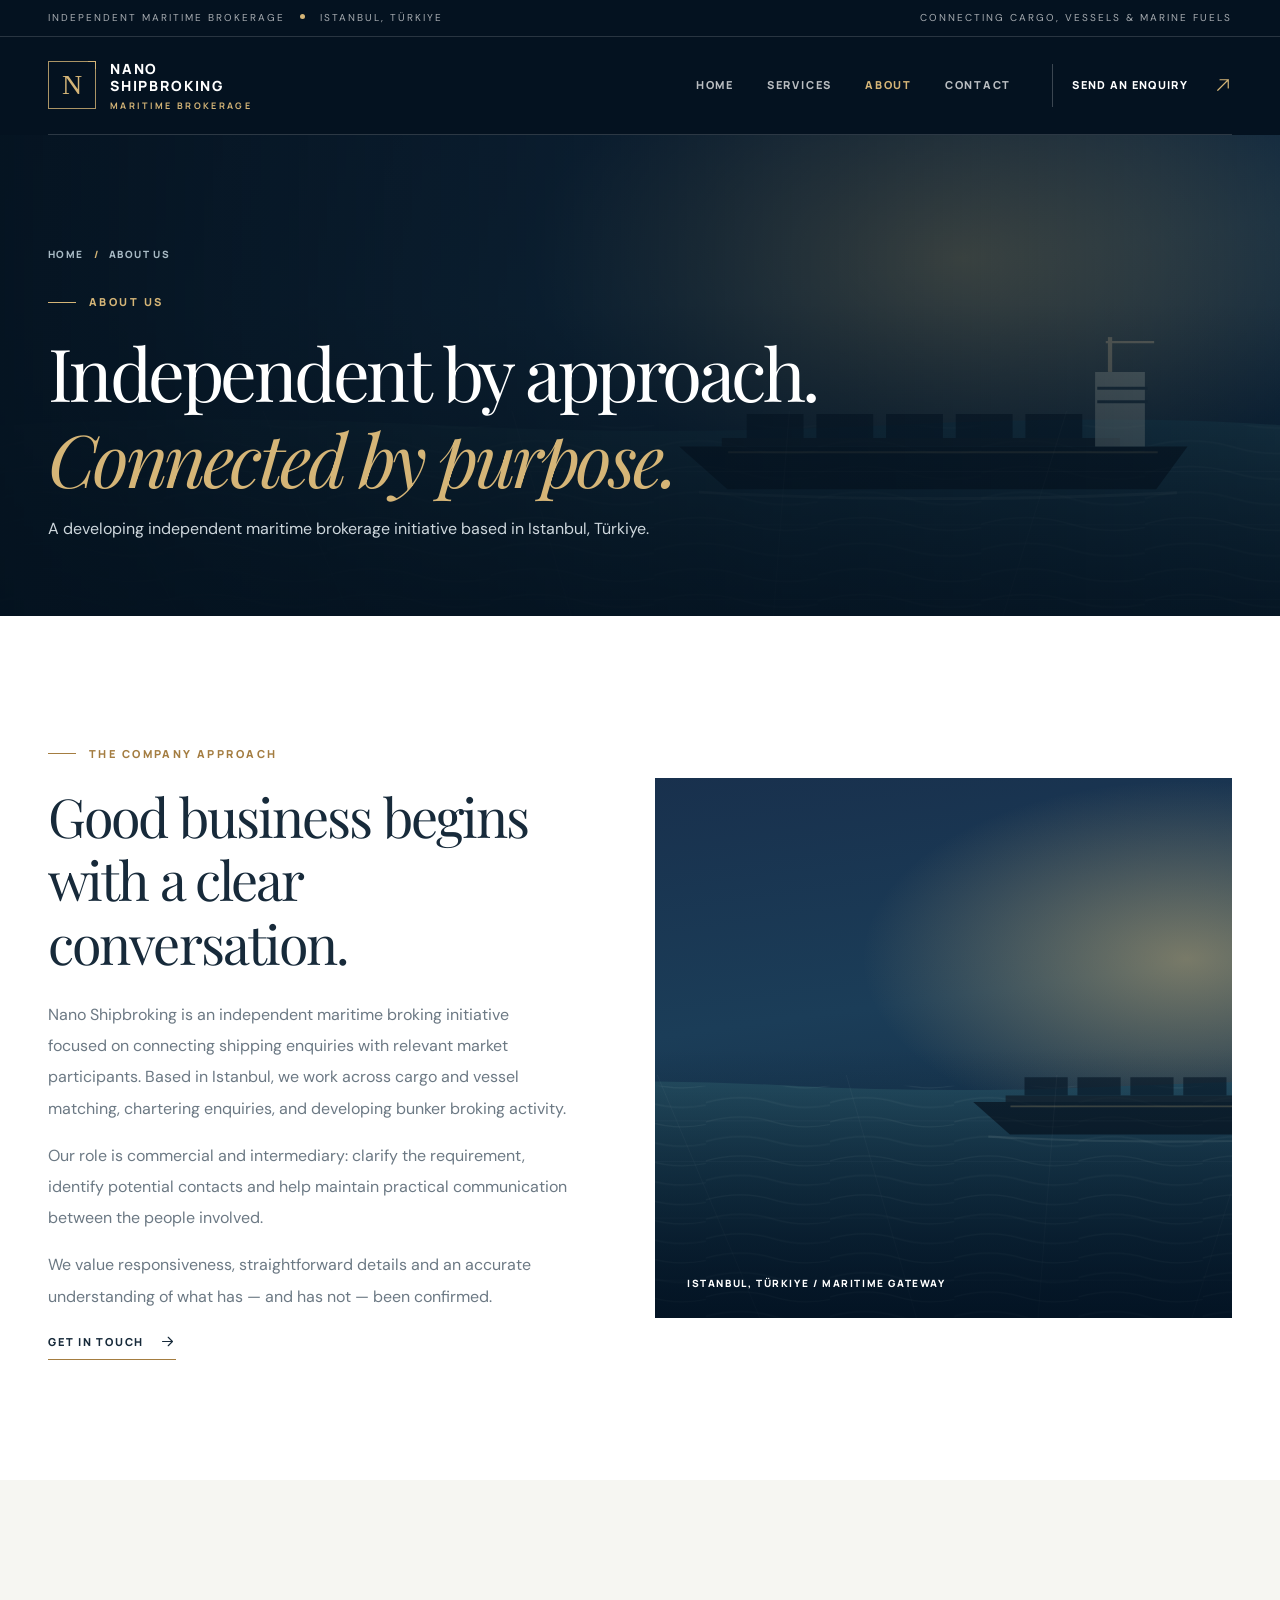
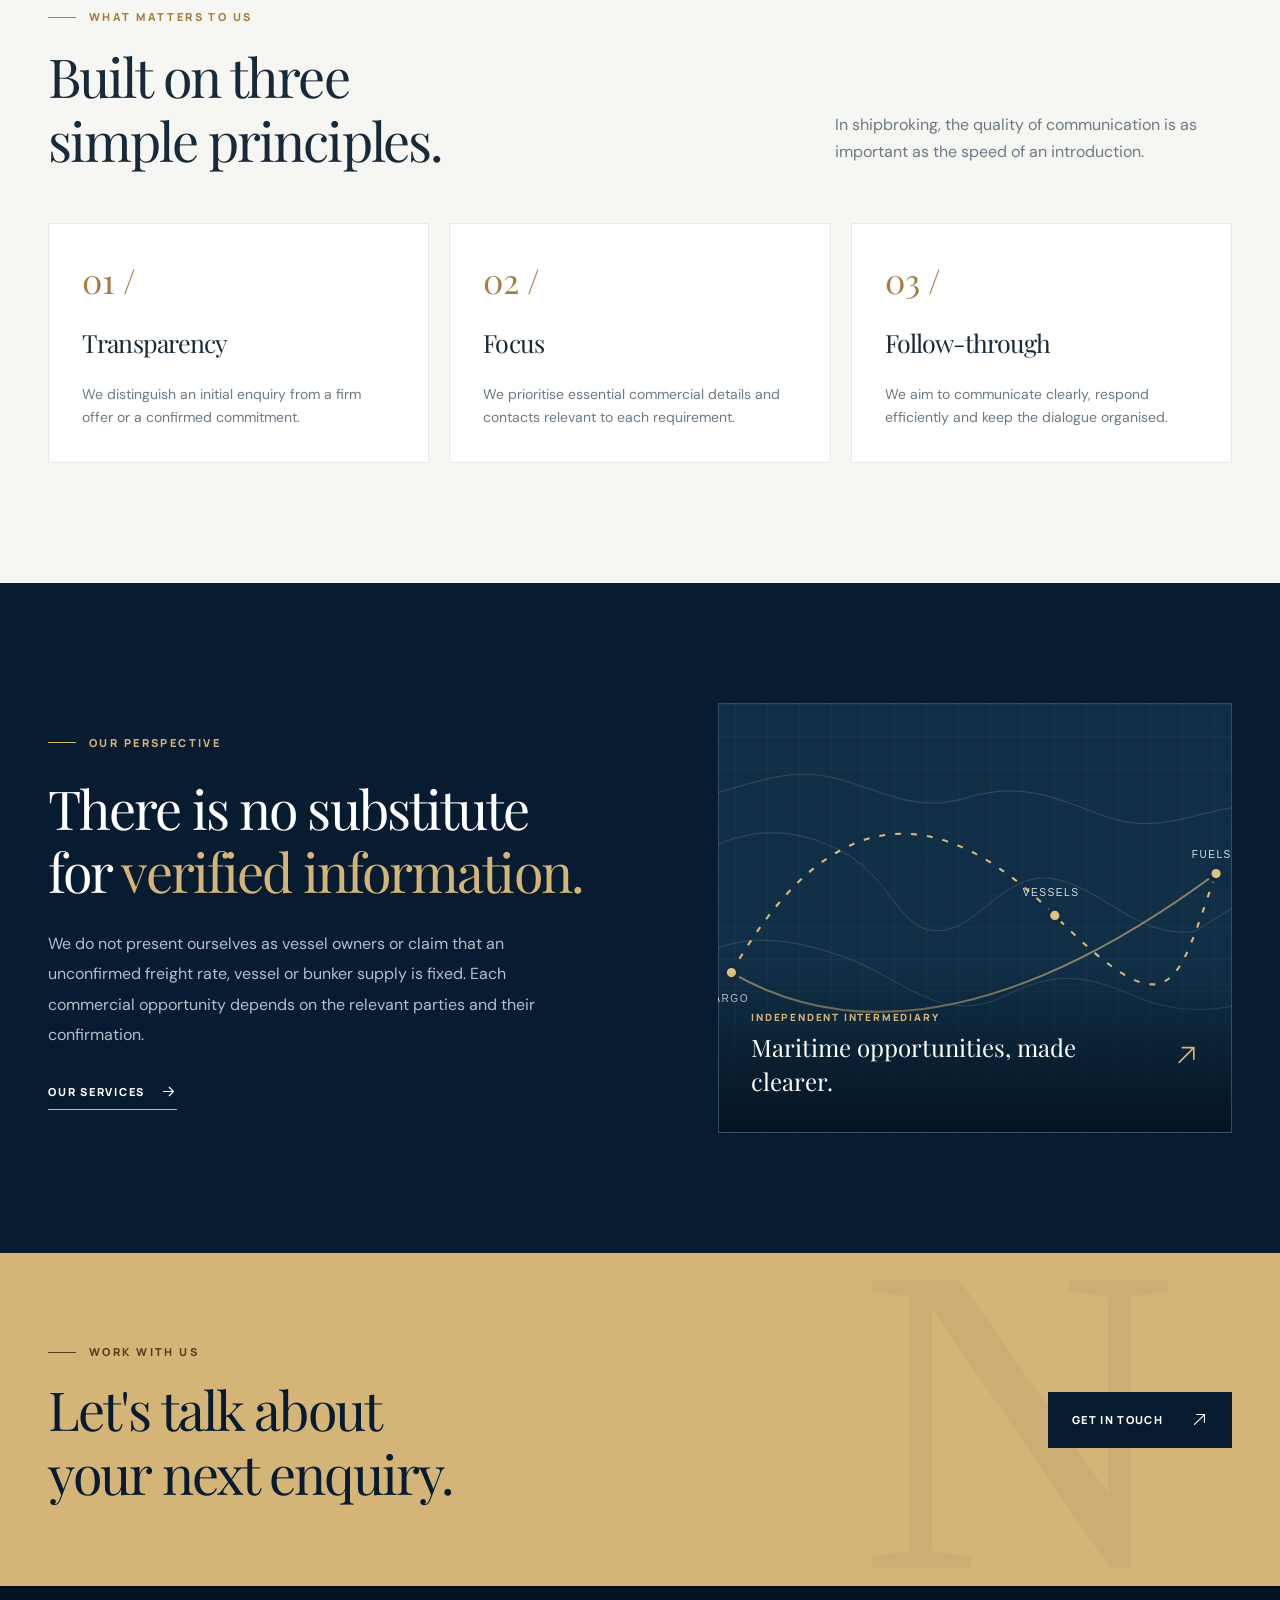
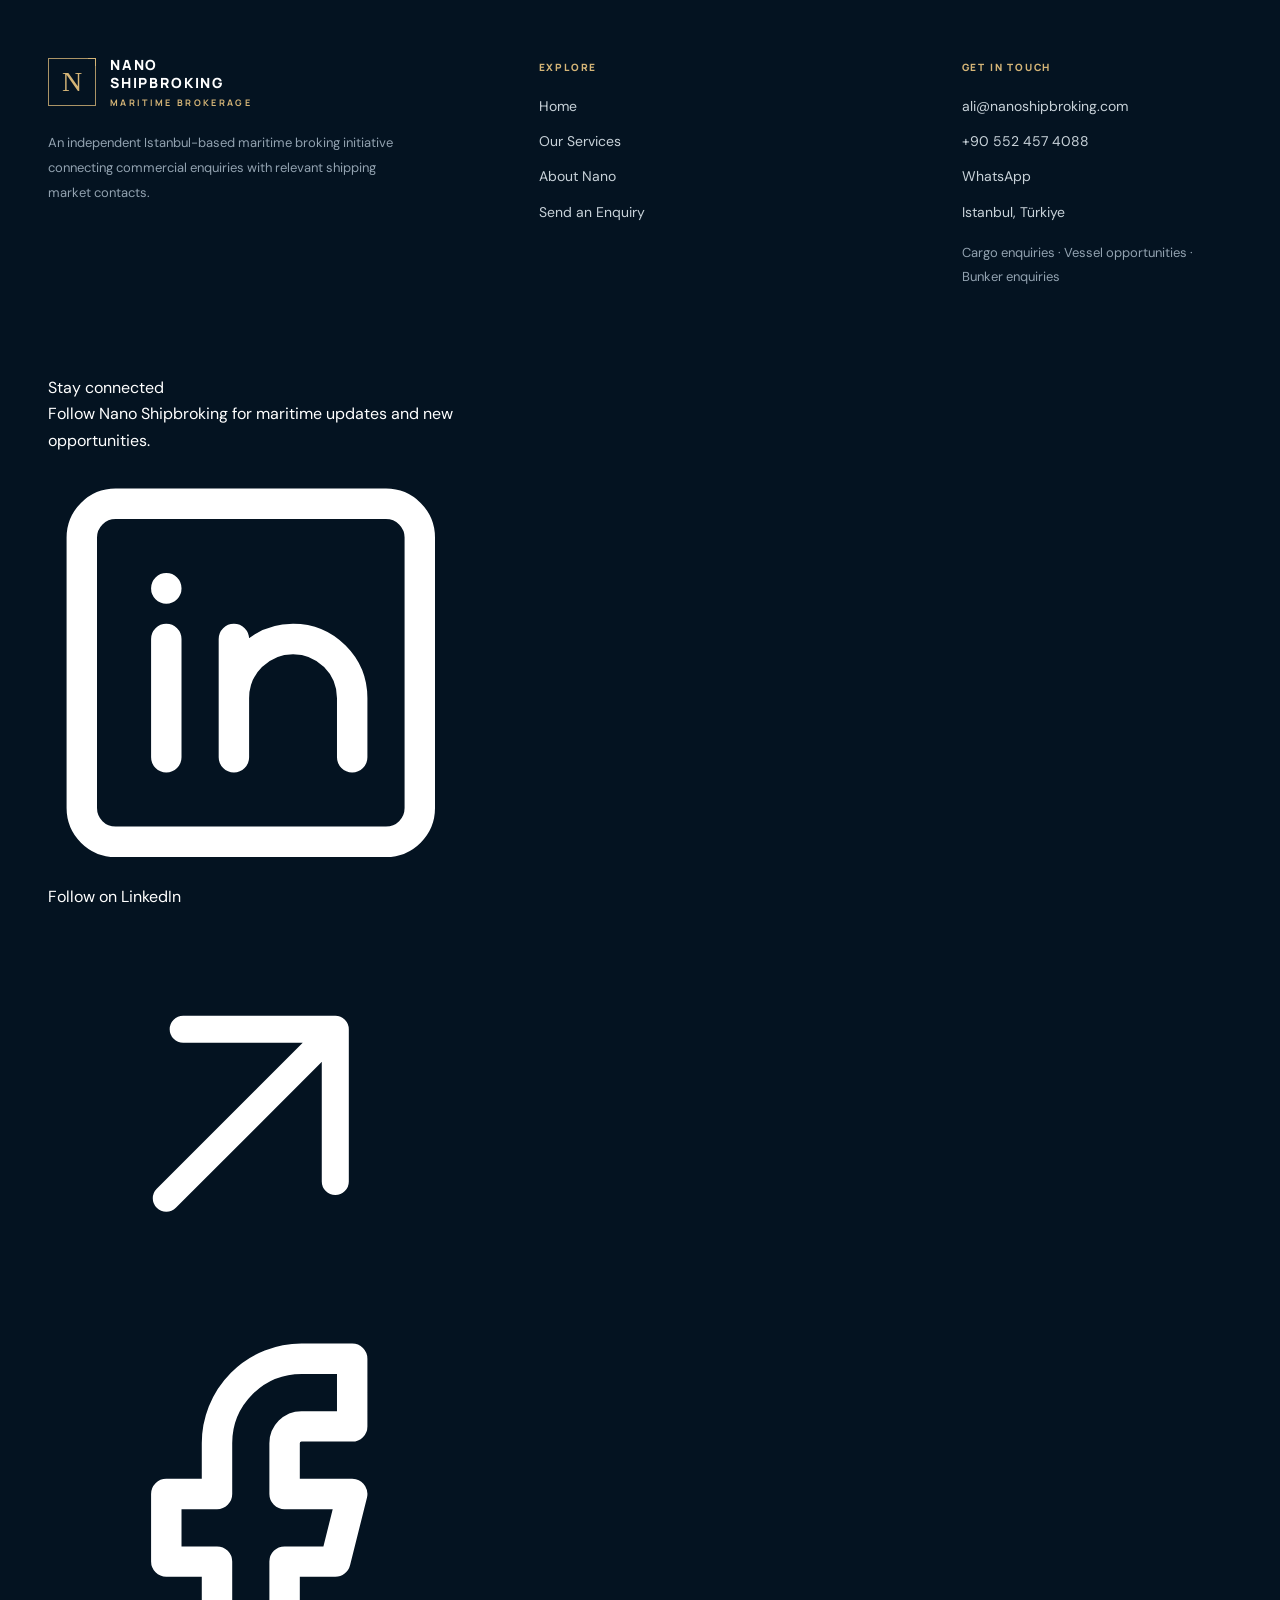
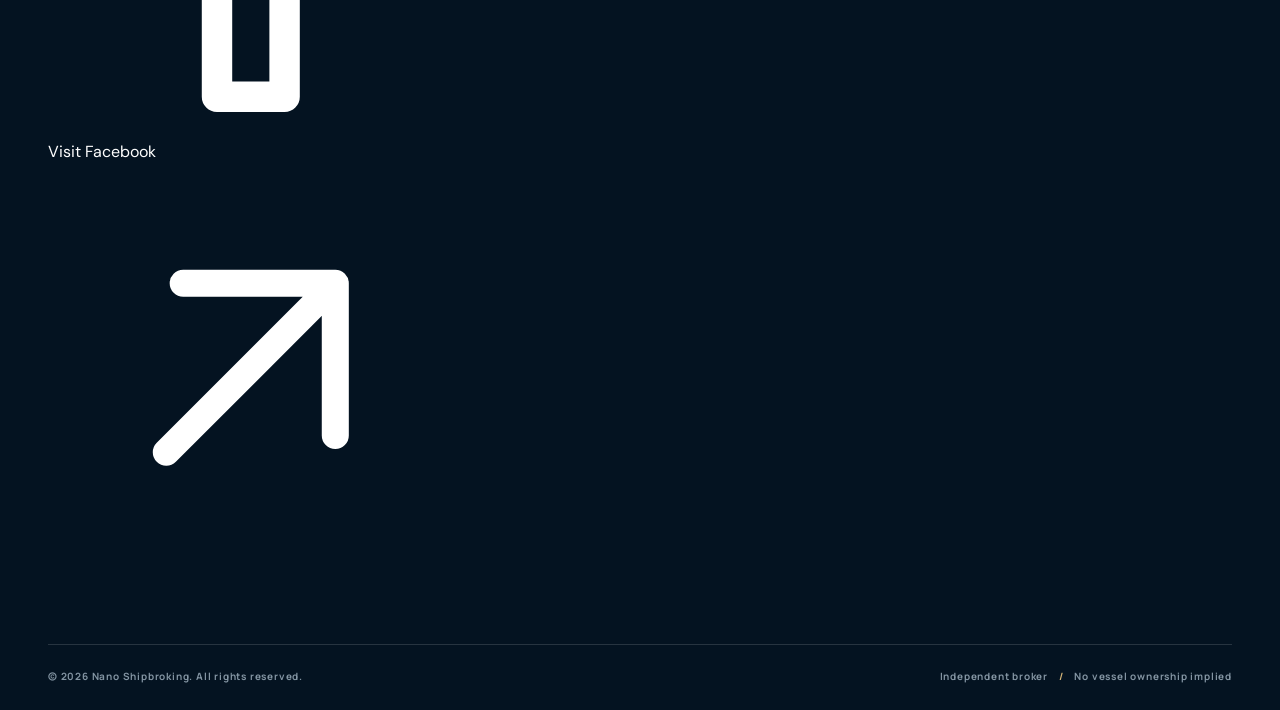
==== commit 6ce80cc1: "Add LinkedIn and Facebook follow links to website footer" ====
--- a/about.html
+++ b/about.html
@@ -1,3 +1,3 @@
 <!doctype html><html lang="en"><head><meta charset="utf-8"><meta name="viewport" content="width=device-width,initial-scale=1"><meta name="theme-color" content="#071b31"><meta name="description" content="About Nano Shipbroking, an independent Istanbul-based maritime broking initiative for cargo, vessels and bunker enquiries."><meta property="og:type" content="website"><meta property="og:title" content="About | Nano Shipbroking"><meta property="og:description" content="About Nano Shipbroking, an independent Istanbul-based maritime broking initiative for cargo, vessels and bunker enquiries."><meta property="og:site_name" content="Nano Shipbroking"><link rel="icon" href="assets/favicon.svg" type="image/svg+xml"><link rel="stylesheet" href="style.css"><title>About | Nano Shipbroking</title></head><body><header class="site-header inner">
 <div class="topline"><div class="container"><span>Independent maritime brokerage <i></i> Istanbul, Türkiye</span><span>Connecting cargo, vessels &amp; marine fuels</span></div></div>
-<div class="container nav-wrap"><a class="brand" href="index.html" aria-label="Nano Shipbroking home"><span class="brand-icon"><span>N</span></span><span class="brand-text">NANO<br>SHIPBROKING<small>MARITIME BROKERAGE</small></span></a><button class="nav-toggle" type="button" aria-expanded="false" aria-controls="primary-nav" aria-label="Open navigation"><span></span><span></span></button><nav id="primary-nav" class="primary-nav" aria-label="Main navigation"><a href="index.html" class="" >Home</a><a href="services.html" class="" >Services</a><a href="about.html" class="active" aria-current="page">About</a><a href="contact.html" class="" >Contact</a><a class="nav-cta" href="contact.html">Send an Enquiry <svg aria-hidden="true" viewBox="0 0 24 24" fill="none" stroke="currentColor" stroke-width="1.6" stroke-linecap="round" stroke-linejoin="round"><path d="M5 19 19 5M8 5h11v11"/></svg></a></nav></div></header><main id="main-content"><section class="page-hero"><img class="page-hero-photo" src="https://images.unsplash.com/photo-1761138785458-02811b4a92cb?auto=format&fit=crop&w=1100&q=82" alt="Cargo ships in a harbor at dusk" loading="lazy" decoding="async" onerror="this.style.display='none'"><div class="container"><div class="breadcrumbs"><a href="index.html">Home</a><span>/</span>About us</div><span class="eyebrow">About us</span><h1>Independent by approach.<br><em>Connected by purpose.</em></h1><p>A developing independent maritime brokerage initiative based in Istanbul, Türkiye.</p></div></section><section class="section"><div class="container about-layout"><div><span class="eyebrow dark">The company approach</span><h2>Good business begins with a clear conversation.</h2><p>Nano Shipbroking is an independent maritime broking initiative focused on connecting shipping enquiries with relevant market participants. Based in Istanbul, we work across cargo and vessel matching, chartering enquiries, and developing bunker broking activity.</p><p>Our role is commercial and intermediary: clarify the requirement, identify potential contacts and help maintain practical communication between the people involved.</p><p>We value responsiveness, straightforward details and an accurate understanding of what has — and has not — been confirmed.</p><a class="text-link" href="contact.html">Get in touch <svg aria-hidden="true" viewBox="0 0 24 24" fill="none" stroke="currentColor" stroke-width="1.6" stroke-linecap="round" stroke-linejoin="round"><path d="M5 12h14M13 6l6 6-6 6"/></svg></a></div><div class="about-art"><img class="" src="https://images.unsplash.com/photo-1549203123-9c4fb68af040?auto=format&fit=crop&w=1250&q=83" alt="Commercial vessel navigating the Bosphorus near Istanbul" loading="lazy" decoding="async" onerror="this.style.display='none'"><span class="about-art-label">Istanbul, Türkiye / Maritime gateway</span></div></div></section><section class="section section-cream"><div class="container"><div class="intro-row"><div><span class="eyebrow dark">What matters to us</span><h2>Built on three<br>simple principles.</h2></div><p>In shipbroking, the quality of communication is as important as the speed of an introduction.</p></div><div class="values-grid"><article class="value-card"><div class="num">01 /</div><h3>Transparency</h3><p>We distinguish an initial enquiry from a firm offer or a confirmed commitment.</p></article><article class="value-card"><div class="num">02 /</div><h3>Focus</h3><p>We prioritise essential commercial details and contacts relevant to each requirement.</p></article><article class="value-card"><div class="num">03 /</div><h3>Follow-through</h3><p>We aim to communicate clearly, respond efficiently and keep the dialogue organised.</p></article></div></div></section><section class="section section-navy"><div class="container manifesto"><div><span class="eyebrow">Our perspective</span><h2>There is no substitute<br>for <span class="gold">verified information.</span></h2><p class="lead">We do not present ourselves as vessel owners or claim that an unconfirmed freight rate, vessel or bunker supply is fixed. Each commercial opportunity depends on the relevant parties and their confirmation.</p><a class="text-link light" href="services.html">Our services <svg aria-hidden="true" viewBox="0 0 24 24" fill="none" stroke="currentColor" stroke-width="1.6" stroke-linecap="round" stroke-linejoin="round"><path d="M5 12h14M13 6l6 6-6 6"/></svg></a></div><div class="route-card" role="img" aria-label="Illustrative trade routes linking market requirements"><div class="route-label"><div><small>Independent intermediary</small><b>Maritime opportunities, made clearer.</b></div><svg aria-hidden="true" viewBox="0 0 24 24" fill="none" stroke="currentColor" stroke-width="1.6" stroke-linecap="round" stroke-linejoin="round"><path d="M5 19 19 5M8 5h11v11"/></svg></div></div></div></section><section class="cta-section"><div class="container cta-inner"><div><span class="eyebrow">Work with us</span><h2>Let's talk about<br>your next enquiry.</h2></div><a class="button button-dark" href="contact.html">Get in touch <svg aria-hidden="true" viewBox="0 0 24 24" fill="none" stroke="currentColor" stroke-width="1.6" stroke-linecap="round" stroke-linejoin="round"><path d="M5 19 19 5M8 5h11v11"/></svg></a></div></section></main><footer class="site-footer"><div class="container"><div class="footer-top"><div class="footer-branding"><a class="brand" href="index.html" aria-label="Nano Shipbroking home"><span class="brand-icon"><span>N</span></span><span class="brand-text">NANO<br>SHIPBROKING<small>MARITIME BROKERAGE</small></span></a><p class="footer-description">An independent Istanbul-based maritime broking initiative connecting commercial enquiries with relevant shipping market contacts.</p></div><div class="footer-col"><h4>Explore</h4><a href="index.html">Home</a><a href="services.html">Our Services</a><a href="about.html">About Nano</a><a href="contact.html">Send an Enquiry</a></div><div class="footer-col"><h4>Get in touch</h4><a href="mailto:ali@nanoshipbroking.com">ali@nanoshipbroking.com</a><a href="tel:+905524574088">+90 552 457 4088</a><a href="https://wa.me/905524574088" target="_blank" rel="noopener noreferrer">WhatsApp</a><address>Istanbul, Türkiye</address><p class="footer-description" style="margin-top:17px">Cargo enquiries · Vessel opportunities · Bunker enquiries</p></div></div><div class="footer-bottom"><span>© <span data-year>2026</span> Nano Shipbroking. All rights reserved.</span><span>Independent broker <span style="color:var(--gold);padding:0 8px">/</span> No vessel ownership implied</span></div></div></footer><script src="script.js" defer></script></body></html>+<div class="container nav-wrap"><a class="brand" href="index.html" aria-label="Nano Shipbroking home"><span class="brand-icon"><span>N</span></span><span class="brand-text">NANO<br>SHIPBROKING<small>MARITIME BROKERAGE</small></span></a><button class="nav-toggle" type="button" aria-expanded="false" aria-controls="primary-nav" aria-label="Open navigation"><span></span><span></span></button><nav id="primary-nav" class="primary-nav" aria-label="Main navigation"><a href="index.html" class="" >Home</a><a href="services.html" class="" >Services</a><a href="about.html" class="active" aria-current="page">About</a><a href="contact.html" class="" >Contact</a><a class="nav-cta" href="contact.html#enquiry">Send an Enquiry <svg aria-hidden="true" viewBox="0 0 24 24" fill="none" stroke="currentColor" stroke-width="1.6" stroke-linecap="round" stroke-linejoin="round"><path d="M5 19 19 5M8 5h11v11"/></svg></a></nav></div></header><main id="main-content"><section class="page-hero"><img class="page-hero-photo" src="https://images.unsplash.com/photo-1761138785458-02811b4a92cb?auto=format&fit=crop&w=1100&q=82" alt="Cargo ships in a harbor at dusk" loading="lazy" decoding="async" onerror="this.style.display='none'"><div class="container"><div class="breadcrumbs"><a href="index.html">Home</a><span>/</span>About us</div><span class="eyebrow">About us</span><h1>Independent by approach.<br><em>Connected by purpose.</em></h1><p>A developing independent maritime brokerage initiative based in Istanbul, Türkiye.</p></div></section><section class="section"><div class="container about-layout"><div><span class="eyebrow dark">The company approach</span><h2>Good business begins with a clear conversation.</h2><p>Nano Shipbroking is an independent maritime broking initiative focused on connecting shipping enquiries with relevant market participants. Based in Istanbul, we work across cargo and vessel matching, chartering enquiries, and developing bunker broking activity.</p><p>Our role is commercial and intermediary: clarify the requirement, identify potential contacts and help maintain practical communication between the people involved.</p><p>We value responsiveness, straightforward details and an accurate understanding of what has — and has not — been confirmed.</p><a class="text-link" href="contact.html#enquiry">Get in touch <svg aria-hidden="true" viewBox="0 0 24 24" fill="none" stroke="currentColor" stroke-width="1.6" stroke-linecap="round" stroke-linejoin="round"><path d="M5 12h14M13 6l6 6-6 6"/></svg></a></div><div class="about-art"><img class="" src="https://images.unsplash.com/photo-1549203123-9c4fb68af040?auto=format&fit=crop&w=1250&q=83" alt="Commercial vessel navigating the Bosphorus near Istanbul" loading="lazy" decoding="async" onerror="this.style.display='none'"><span class="about-art-label">Istanbul, Türkiye / Maritime gateway</span></div></div></section><section class="section section-cream"><div class="container"><div class="intro-row"><div><span class="eyebrow dark">What matters to us</span><h2>Built on three<br>simple principles.</h2></div><p>In shipbroking, the quality of communication is as important as the speed of an introduction.</p></div><div class="values-grid"><article class="value-card"><div class="num">01 /</div><h3>Transparency</h3><p>We distinguish an initial enquiry from a firm offer or a confirmed commitment.</p></article><article class="value-card"><div class="num">02 /</div><h3>Focus</h3><p>We prioritise essential commercial details and contacts relevant to each requirement.</p></article><article class="value-card"><div class="num">03 /</div><h3>Follow-through</h3><p>We aim to communicate clearly, respond efficiently and keep the dialogue organised.</p></article></div></div></section><section class="section section-navy"><div class="container manifesto"><div><span class="eyebrow">Our perspective</span><h2>There is no substitute<br>for <span class="gold">verified information.</span></h2><p class="lead">We do not present ourselves as vessel owners or claim that an unconfirmed freight rate, vessel or bunker supply is fixed. Each commercial opportunity depends on the relevant parties and their confirmation.</p><a class="text-link light" href="services.html">Our services <svg aria-hidden="true" viewBox="0 0 24 24" fill="none" stroke="currentColor" stroke-width="1.6" stroke-linecap="round" stroke-linejoin="round"><path d="M5 12h14M13 6l6 6-6 6"/></svg></a></div><div class="route-card" role="img" aria-label="Illustrative trade routes linking market requirements"><div class="route-label"><div><small>Independent intermediary</small><b>Maritime opportunities, made clearer.</b></div><svg aria-hidden="true" viewBox="0 0 24 24" fill="none" stroke="currentColor" stroke-width="1.6" stroke-linecap="round" stroke-linejoin="round"><path d="M5 19 19 5M8 5h11v11"/></svg></div></div></div></section><section class="cta-section"><div class="container cta-inner"><div><span class="eyebrow">Work with us</span><h2>Let's talk about<br>your next enquiry.</h2></div><a class="button button-dark" href="contact.html#enquiry">Get in touch <svg aria-hidden="true" viewBox="0 0 24 24" fill="none" stroke="currentColor" stroke-width="1.6" stroke-linecap="round" stroke-linejoin="round"><path d="M5 19 19 5M8 5h11v11"/></svg></a></div></section></main><footer class="site-footer"><div class="container"><div class="footer-top"><div class="footer-branding"><a class="brand" href="index.html" aria-label="Nano Shipbroking home"><span class="brand-icon"><span>N</span></span><span class="brand-text">NANO<br>SHIPBROKING<small>MARITIME BROKERAGE</small></span></a><p class="footer-description">An independent Istanbul-based maritime broking initiative connecting commercial enquiries with relevant shipping market contacts.</p></div><div class="footer-col"><h4>Explore</h4><a href="index.html">Home</a><a href="services.html">Our Services</a><a href="about.html">About Nano</a><a href="contact.html#enquiry">Send an Enquiry</a></div><div class="footer-col"><h4>Get in touch</h4><a href="mailto:ali@nanoshipbroking.com">ali@nanoshipbroking.com</a><a href="tel:+905524574088">+90 552 457 4088</a><a href="https://wa.me/905524574088" target="_blank" rel="noopener noreferrer">WhatsApp</a><address>Istanbul, Türkiye</address><p class="footer-description" style="margin-top:17px">Cargo enquiries · Vessel opportunities · Bunker enquiries</p></div><div class="footer-social" aria-label="Nano Shipbroking social media"><div class="footer-social-copy"><span class="footer-social-label">Stay connected</span><p>Follow Nano Shipbroking for maritime updates and new opportunities.</p></div><div class="footer-social-links"><a class="social-link" href="https://www.linkedin.com/company/nanoshipbroking/" target="_blank" rel="noopener noreferrer" aria-label="Follow Nano Shipbroking on LinkedIn"><svg viewBox="0 0 24 24" fill="none" stroke="currentColor" stroke-width="1.8" stroke-linecap="round" stroke-linejoin="round" aria-hidden="true"><rect x="2" y="2" width="20" height="20" rx="2"/><path d="M7 10v7M7 7v.01M11 17v-7M11 13.5a3.5 3.5 0 0 1 7 0V17"/></svg><span>Follow on LinkedIn</span><svg class="social-arrow" viewBox="0 0 24 24" fill="none" stroke="currentColor" stroke-width="1.6" stroke-linecap="round" stroke-linejoin="round" aria-hidden="true"><path d="M7 17 17 7M8 7h9v9"/></svg></a><a class="social-link" href="https://www.facebook.com/profile.php?id=61596538056660" target="_blank" rel="noopener noreferrer" aria-label="Visit Nano Shipbroking on Facebook"><svg viewBox="0 0 24 24" fill="none" stroke="currentColor" stroke-width="1.8" stroke-linecap="round" stroke-linejoin="round" aria-hidden="true"><path d="M18 2h-3a5 5 0 0 0-5 5v3H7v4h3v8h4v-8h3l1-4h-4V7c0-.55.45-1 1-1h3V2z"/></svg><span>Visit Facebook</span><svg class="social-arrow" viewBox="0 0 24 24" fill="none" stroke="currentColor" stroke-width="1.6" stroke-linecap="round" stroke-linejoin="round" aria-hidden="true"><path d="M7 17 17 7M8 7h9v9"/></svg></a></div></div></div><div class="footer-bottom"><span>© <span data-year>2026</span> Nano Shipbroking. All rights reserved.</span><span>Independent broker <span style="color:var(--gold);padding:0 8px">/</span> No vessel ownership implied</span></div></div></footer><script src="script.js" defer></script></body></html>
--- a/style.css
+++ b/style.css
@@ -27,4 +27,17 @@
 @media(max-width:1100px){.container{width:min(1220px,calc(100% - 64px))}.primary-nav{gap:22px}.nav-cta{gap:10px}.manifesto{gap:40px}.feature-copy{padding:65px}.footer-top{gap:45px}.contact-layout{gap:45px}}
 @media(max-width:850px){.topline{display:none}.site-header .nav-wrap{min-height:77px}.nav-toggle{display:flex}.primary-nav{position:absolute;top:77px;left:0;right:0;z-index:20;display:none;flex-direction:column;align-items:stretch;gap:0;margin:0;padding:17px 32px 28px;background:#071b31;border-bottom:1px solid var(--gold)}.primary-nav.open{display:flex}.primary-nav a:not(.nav-cta){font-size:13px;padding:14px 0;border-bottom:1px solid rgba(255,255,255,.12)}.primary-nav .nav-cta{margin:20px 0 0;padding:16px 19px;justify-content:space-between;background:var(--gold);color:var(--navy);border:0}.primary-nav .nav-cta svg{color:var(--navy)}.hero{min-height:750px;height:auto}.hero-content{padding-top:190px;padding-bottom:157px}.service-grid{grid-template-columns:1fr 1fr}.service-card:last-child{grid-column:1/-1;min-height:380px}.intro-row{grid-template-columns:1fr;gap:18px}.intro-row>p{max-width:750px}.manifesto,.about-layout,.contact-layout{grid-template-columns:1fr}.route-card{min-height:390px}.feature{grid-template-columns:1fr}.feature-image{min-height:400px}.feature-copy{padding:80px 7%}.sector-grid{grid-template-columns:1fr 1fr}.service-detail{gap:45px}.footer-top{grid-template-columns:1fr 1fr;gap:40px}.footer-top .footer-branding{grid-column:1/-1}.cta-inner{align-items:flex-start;flex-direction:column;gap:27px}.steps-grid{gap:0}}
 @media(max-width:600px){.container{width:calc(100% - 42px)}.section{padding:76px 0}.section-sm{padding:66px 0}.brand-icon{width:40px;height:40px}.brand-text{font-size:12px}.nav-wrap{gap:12px}.hero{min-height:730px}.hero-content{padding-top:170px;padding-bottom:145px}.hero h1{font-size:clamp(49px,11.5vw,69px);line-height:1.12}.hero p{font-size:15px;line-height:1.8}.hero-grid{background:none}.hero-footer .container{height:70px}.hero-sidecopy{display:none}.hero-location{font-size:9px}.hero-actions .button{min-height:52px;padding:0 17px;gap:14px}.ribbon{padding:9px 0}.ribbon-items{grid-template-columns:1fr 1fr}.ribbon-items div{font-size:9px;justify-content:flex-start;padding:11px 6px;border-bottom:1px solid #e4e8ea}.ribbon-items div:nth-child(2){border-right:0}.ribbon-items div:nth-child(3),.ribbon-items div:nth-child(4){border-bottom:0}.service-grid{grid-template-columns:1fr}.service-card,.service-card:last-child{grid-column:auto;min-height:420px}.service-card .visual{height:176px}.service-card .body{padding:27px}.manifesto h2{font-size:40px}.route-card{min-height:300px}.route-label b{font-size:19px}.feature-image{min-height:315px}.feature-copy{padding:66px 21px}.feature-copy h2{font-size:39px}.sector{min-height:195px;padding:25px 18px}.sector h3{font-size:21px}.steps-grid{grid-template-columns:1fr}.step,.step:not(:first-child){padding:27px 0;border-right:0;border-bottom:1px solid var(--lightline)}.step .step-number{margin-bottom:10px}.step:last-child{border:0}.cta-inner{padding:68px 0}.cta-inner h2{font-size:41px}.footer-top{grid-template-columns:1fr;gap:29px;padding-bottom:40px}.footer-top .footer-branding{grid-column:auto}.footer-bottom{font-size:9px}.page-hero{min-height:380px}.page-hero .container{padding-top:75px;padding-bottom:55px}.page-hero h1{font-size:48px}.page-content{padding:75px 0}.service-detail{grid-template-columns:1fr;gap:10px;padding:42px 0}.service-detail h2{font-size:37px}.detail-bullets{grid-template-columns:1fr}.about-art{min-height:330px}.values-grid{grid-template-columns:1fr}.contact-layout{gap:42px}.contact-form{padding:25px 19px}.form-grid{grid-template-columns:1fr}.form-actions .button{width:100%}.contact-method a{font-size:20px}}
-@media(prefers-reduced-motion:reduce){html{scroll-behavior:auto}*,*::before,*::after{animation-duration:.01ms!important;transition-duration:.01ms!important}}+@media(prefers-reduced-motion:reduce){html{scroll-behavior:auto}*,*::before,*::after{animation-duration:.01ms!important;transition-duration:.01ms!important}}
+/* Contact actions on the light form panel */
+.contact-form .button-outline{color:var(--navy);border-color:var(--navy);background:transparent}
+.contact-form .button-outline:hover{color:#fff;background:var(--navy)}
+
+.enquiry-guidance,.contact-fallbacks p{font-size:13px;color:var(--muted);margin-top:8px}
+.contact-fallbacks .form-actions{margin-top:14px}
+.form-status:empty{display:none}
+#enquiry-copy-text{width:100%;margin-top:12px}
+@media(max-width:850px){
+  .nav-toggle:not([data-ready]){display:none}
+  .nav-toggle:not([data-ready]) + .primary-nav{position:static;display:flex;flex-direction:row;flex-wrap:wrap;justify-content:flex-end;gap:8px 12px;padding:0;background:transparent;border:0}
+  .nav-toggle:not([data-ready]) + .primary-nav a:not(.nav-cta){padding:4px 0;border:0}
+}
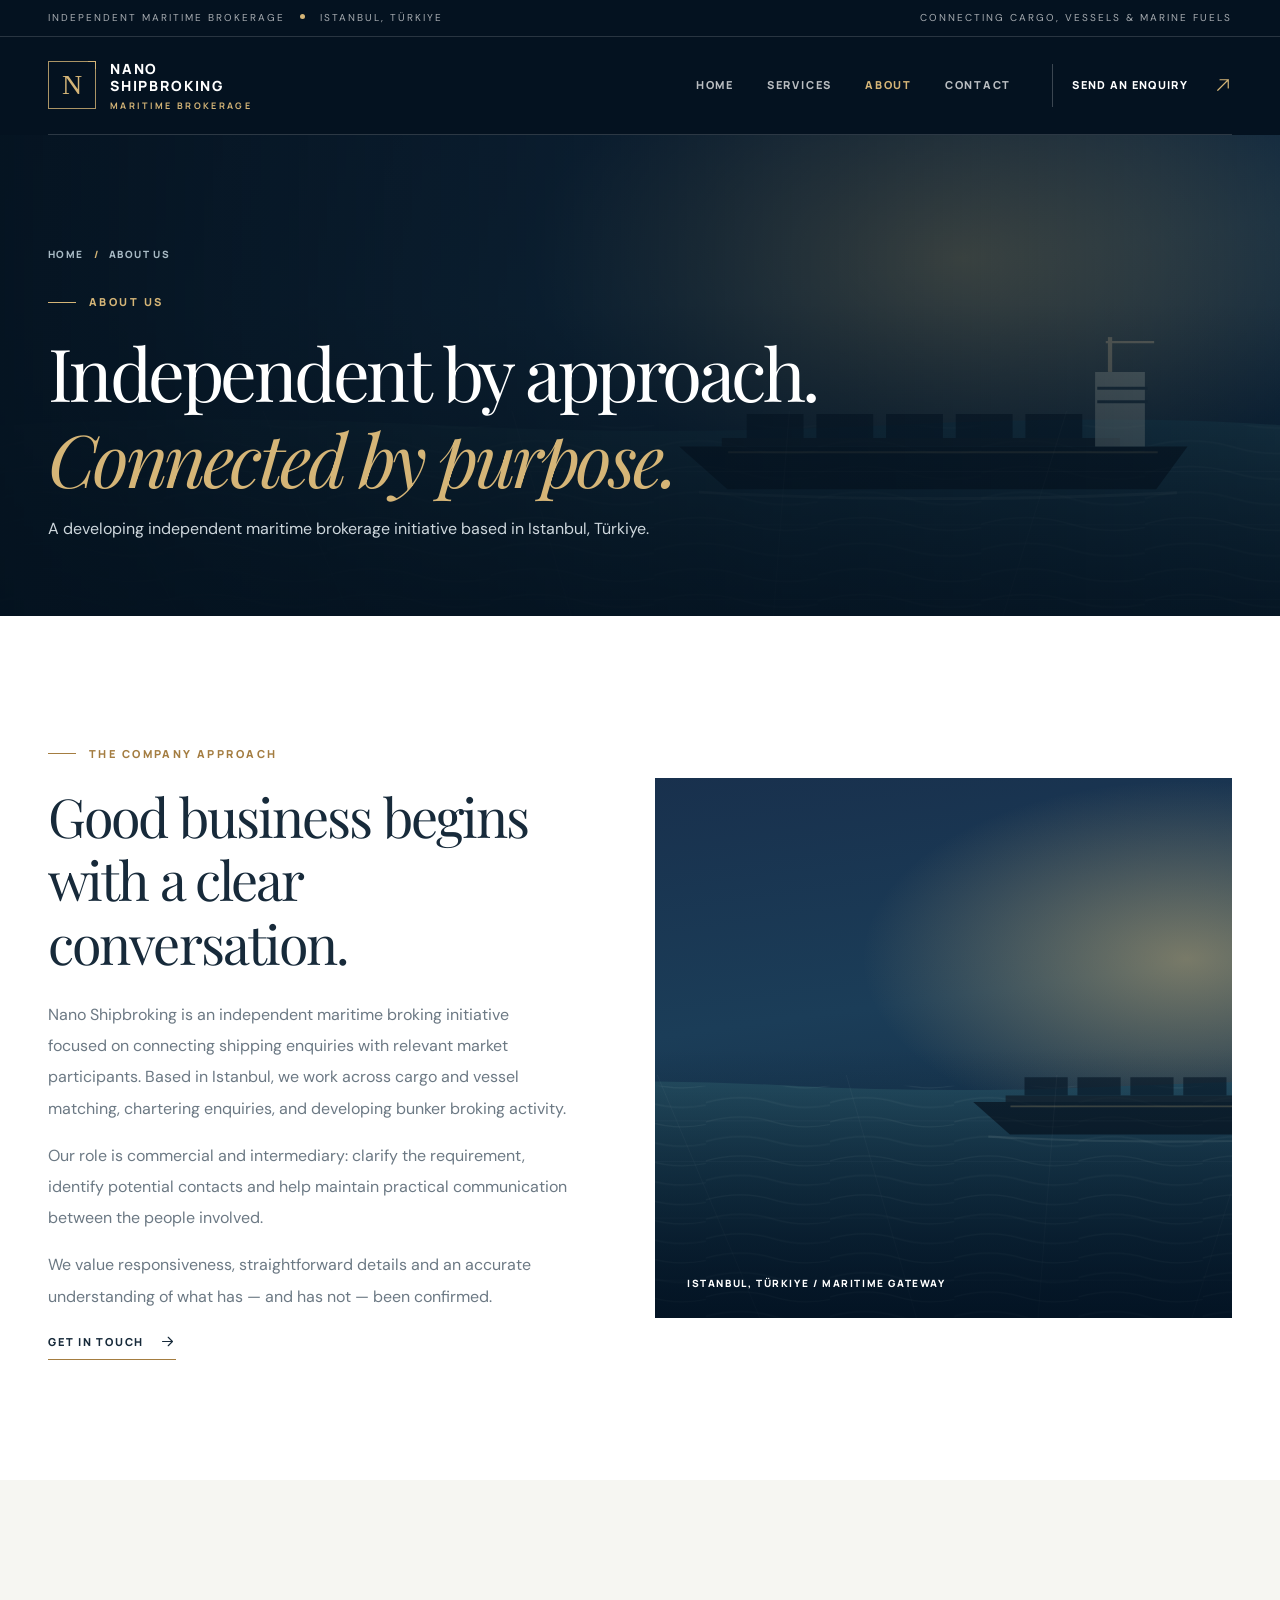
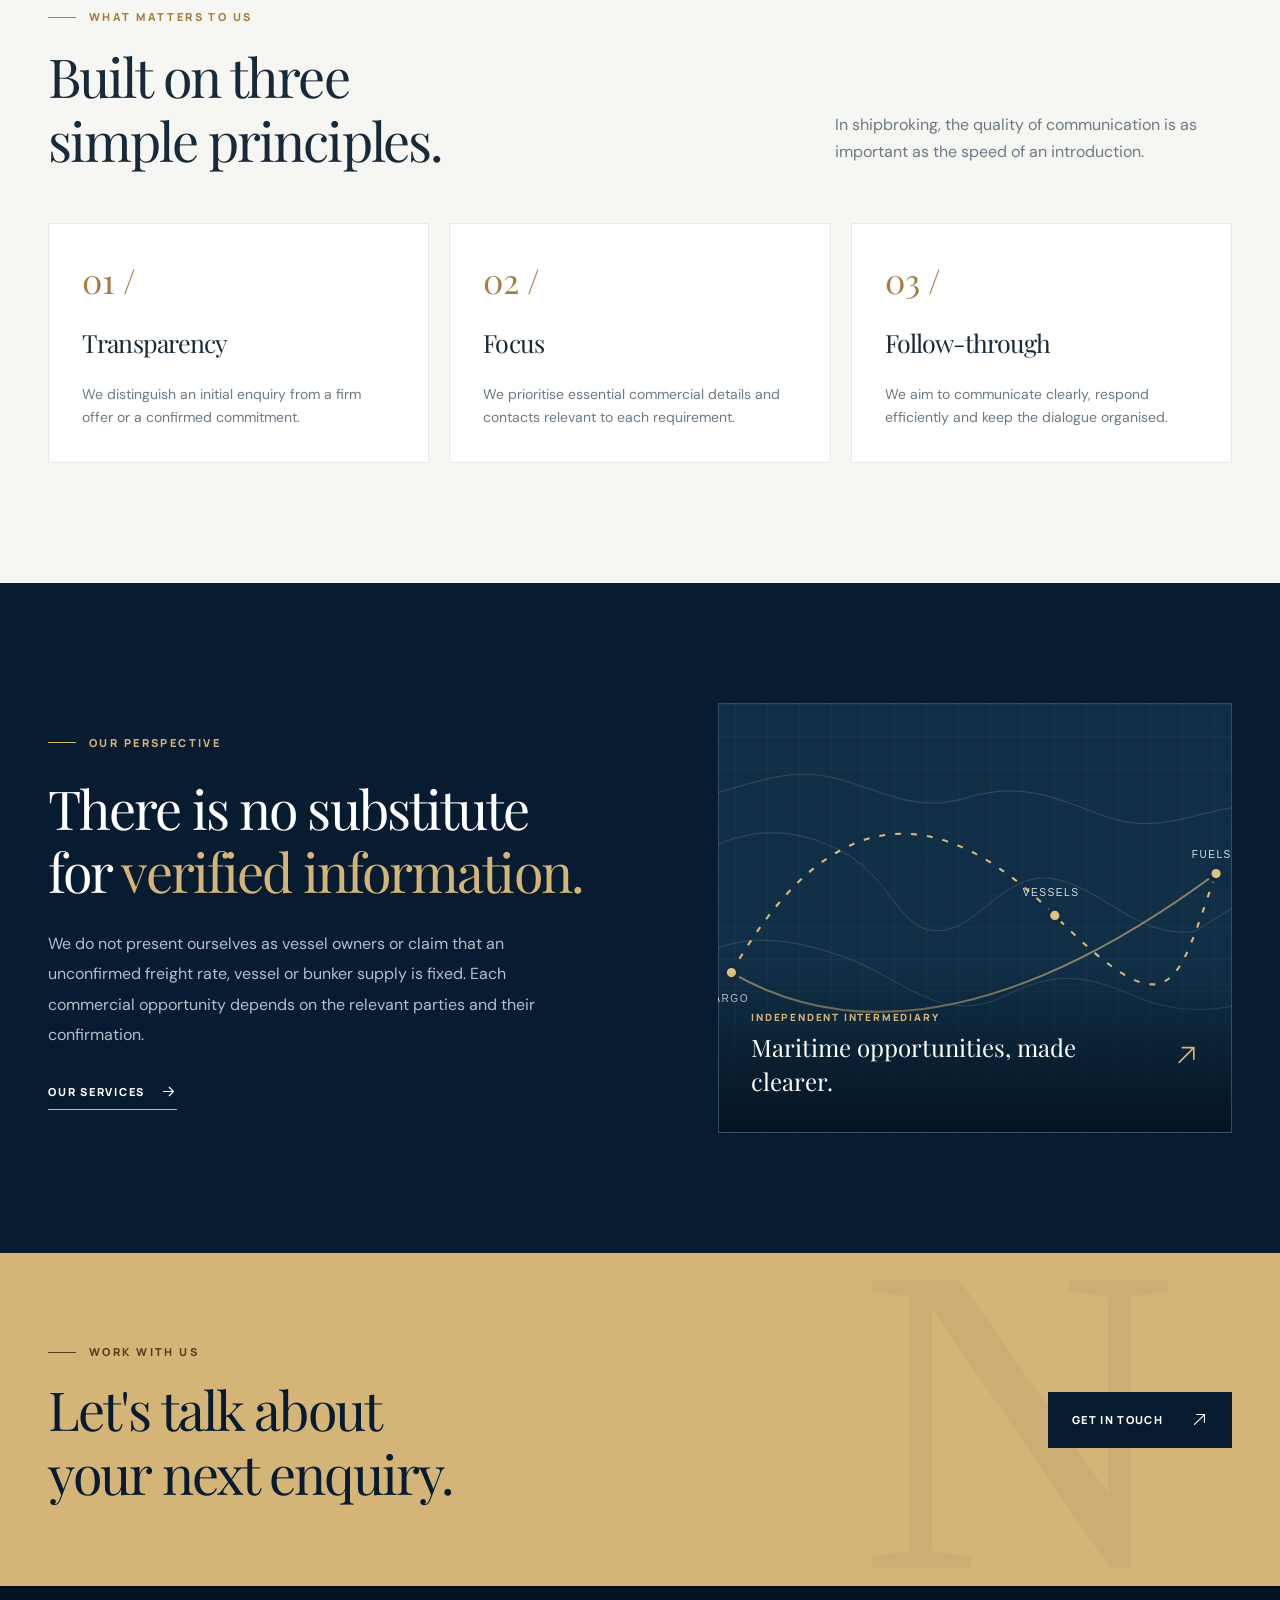
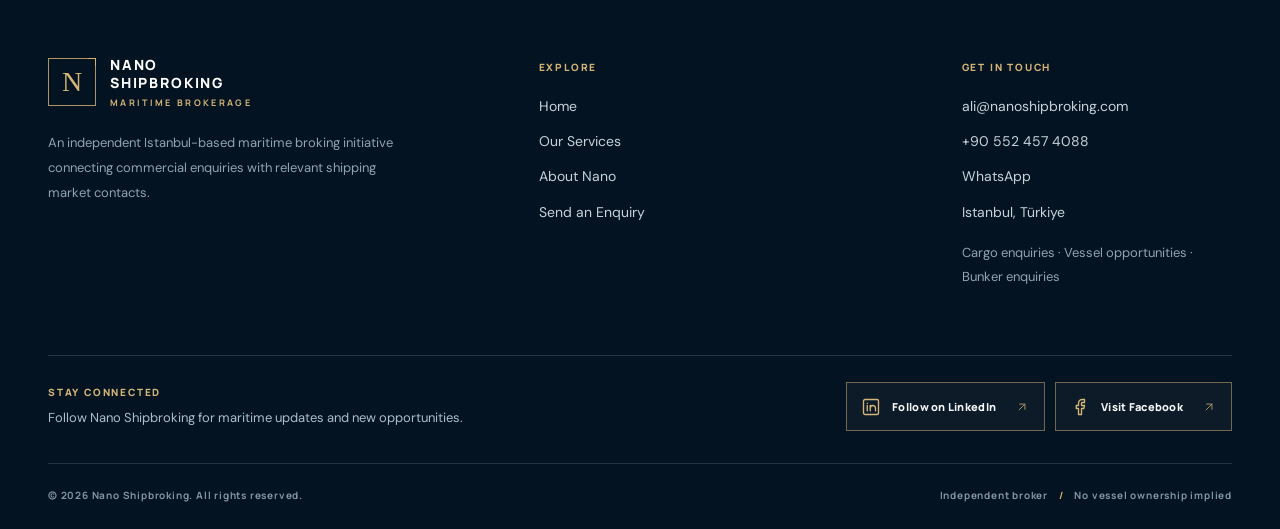
==== commit 394c4a74: "Keep social follow section outside footer grid" ====
--- a/about.html
+++ b/about.html
@@ -1,3 +1,3 @@
 <!doctype html><html lang="en"><head><meta charset="utf-8"><meta name="viewport" content="width=device-width,initial-scale=1"><meta name="theme-color" content="#071b31"><meta name="description" content="About Nano Shipbroking, an independent Istanbul-based maritime broking initiative for cargo, vessels and bunker enquiries."><meta property="og:type" content="website"><meta property="og:title" content="About | Nano Shipbroking"><meta property="og:description" content="About Nano Shipbroking, an independent Istanbul-based maritime broking initiative for cargo, vessels and bunker enquiries."><meta property="og:site_name" content="Nano Shipbroking"><link rel="icon" href="assets/favicon.svg" type="image/svg+xml"><link rel="stylesheet" href="style.css"><title>About | Nano Shipbroking</title></head><body><header class="site-header inner">
 <div class="topline"><div class="container"><span>Independent maritime brokerage <i></i> Istanbul, Türkiye</span><span>Connecting cargo, vessels &amp; marine fuels</span></div></div>
-<div class="container nav-wrap"><a class="brand" href="index.html" aria-label="Nano Shipbroking home"><span class="brand-icon"><span>N</span></span><span class="brand-text">NANO<br>SHIPBROKING<small>MARITIME BROKERAGE</small></span></a><button class="nav-toggle" type="button" aria-expanded="false" aria-controls="primary-nav" aria-label="Open navigation"><span></span><span></span></button><nav id="primary-nav" class="primary-nav" aria-label="Main navigation"><a href="index.html" class="" >Home</a><a href="services.html" class="" >Services</a><a href="about.html" class="active" aria-current="page">About</a><a href="contact.html" class="" >Contact</a><a class="nav-cta" href="contact.html#enquiry">Send an Enquiry <svg aria-hidden="true" viewBox="0 0 24 24" fill="none" stroke="currentColor" stroke-width="1.6" stroke-linecap="round" stroke-linejoin="round"><path d="M5 19 19 5M8 5h11v11"/></svg></a></nav></div></header><main id="main-content"><section class="page-hero"><img class="page-hero-photo" src="https://images.unsplash.com/photo-1761138785458-02811b4a92cb?auto=format&fit=crop&w=1100&q=82" alt="Cargo ships in a harbor at dusk" loading="lazy" decoding="async" onerror="this.style.display='none'"><div class="container"><div class="breadcrumbs"><a href="index.html">Home</a><span>/</span>About us</div><span class="eyebrow">About us</span><h1>Independent by approach.<br><em>Connected by purpose.</em></h1><p>A developing independent maritime brokerage initiative based in Istanbul, Türkiye.</p></div></section><section class="section"><div class="container about-layout"><div><span class="eyebrow dark">The company approach</span><h2>Good business begins with a clear conversation.</h2><p>Nano Shipbroking is an independent maritime broking initiative focused on connecting shipping enquiries with relevant market participants. Based in Istanbul, we work across cargo and vessel matching, chartering enquiries, and developing bunker broking activity.</p><p>Our role is commercial and intermediary: clarify the requirement, identify potential contacts and help maintain practical communication between the people involved.</p><p>We value responsiveness, straightforward details and an accurate understanding of what has — and has not — been confirmed.</p><a class="text-link" href="contact.html#enquiry">Get in touch <svg aria-hidden="true" viewBox="0 0 24 24" fill="none" stroke="currentColor" stroke-width="1.6" stroke-linecap="round" stroke-linejoin="round"><path d="M5 12h14M13 6l6 6-6 6"/></svg></a></div><div class="about-art"><img class="" src="https://images.unsplash.com/photo-1549203123-9c4fb68af040?auto=format&fit=crop&w=1250&q=83" alt="Commercial vessel navigating the Bosphorus near Istanbul" loading="lazy" decoding="async" onerror="this.style.display='none'"><span class="about-art-label">Istanbul, Türkiye / Maritime gateway</span></div></div></section><section class="section section-cream"><div class="container"><div class="intro-row"><div><span class="eyebrow dark">What matters to us</span><h2>Built on three<br>simple principles.</h2></div><p>In shipbroking, the quality of communication is as important as the speed of an introduction.</p></div><div class="values-grid"><article class="value-card"><div class="num">01 /</div><h3>Transparency</h3><p>We distinguish an initial enquiry from a firm offer or a confirmed commitment.</p></article><article class="value-card"><div class="num">02 /</div><h3>Focus</h3><p>We prioritise essential commercial details and contacts relevant to each requirement.</p></article><article class="value-card"><div class="num">03 /</div><h3>Follow-through</h3><p>We aim to communicate clearly, respond efficiently and keep the dialogue organised.</p></article></div></div></section><section class="section section-navy"><div class="container manifesto"><div><span class="eyebrow">Our perspective</span><h2>There is no substitute<br>for <span class="gold">verified information.</span></h2><p class="lead">We do not present ourselves as vessel owners or claim that an unconfirmed freight rate, vessel or bunker supply is fixed. Each commercial opportunity depends on the relevant parties and their confirmation.</p><a class="text-link light" href="services.html">Our services <svg aria-hidden="true" viewBox="0 0 24 24" fill="none" stroke="currentColor" stroke-width="1.6" stroke-linecap="round" stroke-linejoin="round"><path d="M5 12h14M13 6l6 6-6 6"/></svg></a></div><div class="route-card" role="img" aria-label="Illustrative trade routes linking market requirements"><div class="route-label"><div><small>Independent intermediary</small><b>Maritime opportunities, made clearer.</b></div><svg aria-hidden="true" viewBox="0 0 24 24" fill="none" stroke="currentColor" stroke-width="1.6" stroke-linecap="round" stroke-linejoin="round"><path d="M5 19 19 5M8 5h11v11"/></svg></div></div></div></section><section class="cta-section"><div class="container cta-inner"><div><span class="eyebrow">Work with us</span><h2>Let's talk about<br>your next enquiry.</h2></div><a class="button button-dark" href="contact.html#enquiry">Get in touch <svg aria-hidden="true" viewBox="0 0 24 24" fill="none" stroke="currentColor" stroke-width="1.6" stroke-linecap="round" stroke-linejoin="round"><path d="M5 19 19 5M8 5h11v11"/></svg></a></div></section></main><footer class="site-footer"><div class="container"><div class="footer-top"><div class="footer-branding"><a class="brand" href="index.html" aria-label="Nano Shipbroking home"><span class="brand-icon"><span>N</span></span><span class="brand-text">NANO<br>SHIPBROKING<small>MARITIME BROKERAGE</small></span></a><p class="footer-description">An independent Istanbul-based maritime broking initiative connecting commercial enquiries with relevant shipping market contacts.</p></div><div class="footer-col"><h4>Explore</h4><a href="index.html">Home</a><a href="services.html">Our Services</a><a href="about.html">About Nano</a><a href="contact.html#enquiry">Send an Enquiry</a></div><div class="footer-col"><h4>Get in touch</h4><a href="mailto:ali@nanoshipbroking.com">ali@nanoshipbroking.com</a><a href="tel:+905524574088">+90 552 457 4088</a><a href="https://wa.me/905524574088" target="_blank" rel="noopener noreferrer">WhatsApp</a><address>Istanbul, Türkiye</address><p class="footer-description" style="margin-top:17px">Cargo enquiries · Vessel opportunities · Bunker enquiries</p></div><div class="footer-social" aria-label="Nano Shipbroking social media"><div class="footer-social-copy"><span class="footer-social-label">Stay connected</span><p>Follow Nano Shipbroking for maritime updates and new opportunities.</p></div><div class="footer-social-links"><a class="social-link" href="https://www.linkedin.com/company/nanoshipbroking/" target="_blank" rel="noopener noreferrer" aria-label="Follow Nano Shipbroking on LinkedIn"><svg viewBox="0 0 24 24" fill="none" stroke="currentColor" stroke-width="1.8" stroke-linecap="round" stroke-linejoin="round" aria-hidden="true"><rect x="2" y="2" width="20" height="20" rx="2"/><path d="M7 10v7M7 7v.01M11 17v-7M11 13.5a3.5 3.5 0 0 1 7 0V17"/></svg><span>Follow on LinkedIn</span><svg class="social-arrow" viewBox="0 0 24 24" fill="none" stroke="currentColor" stroke-width="1.6" stroke-linecap="round" stroke-linejoin="round" aria-hidden="true"><path d="M7 17 17 7M8 7h9v9"/></svg></a><a class="social-link" href="https://www.facebook.com/profile.php?id=61596538056660" target="_blank" rel="noopener noreferrer" aria-label="Visit Nano Shipbroking on Facebook"><svg viewBox="0 0 24 24" fill="none" stroke="currentColor" stroke-width="1.8" stroke-linecap="round" stroke-linejoin="round" aria-hidden="true"><path d="M18 2h-3a5 5 0 0 0-5 5v3H7v4h3v8h4v-8h3l1-4h-4V7c0-.55.45-1 1-1h3V2z"/></svg><span>Visit Facebook</span><svg class="social-arrow" viewBox="0 0 24 24" fill="none" stroke="currentColor" stroke-width="1.6" stroke-linecap="round" stroke-linejoin="round" aria-hidden="true"><path d="M7 17 17 7M8 7h9v9"/></svg></a></div></div></div><div class="footer-bottom"><span>© <span data-year>2026</span> Nano Shipbroking. All rights reserved.</span><span>Independent broker <span style="color:var(--gold);padding:0 8px">/</span> No vessel ownership implied</span></div></div></footer><script src="script.js" defer></script></body></html>+<div class="container nav-wrap"><a class="brand" href="index.html" aria-label="Nano Shipbroking home"><span class="brand-icon"><span>N</span></span><span class="brand-text">NANO<br>SHIPBROKING<small>MARITIME BROKERAGE</small></span></a><button class="nav-toggle" type="button" aria-expanded="false" aria-controls="primary-nav" aria-label="Open navigation"><span></span><span></span></button><nav id="primary-nav" class="primary-nav" aria-label="Main navigation"><a href="index.html" class="" >Home</a><a href="services.html" class="" >Services</a><a href="about.html" class="active" aria-current="page">About</a><a href="contact.html" class="" >Contact</a><a class="nav-cta" href="contact.html#enquiry">Send an Enquiry <svg aria-hidden="true" viewBox="0 0 24 24" fill="none" stroke="currentColor" stroke-width="1.6" stroke-linecap="round" stroke-linejoin="round"><path d="M5 19 19 5M8 5h11v11"/></svg></a></nav></div></header><main id="main-content"><section class="page-hero"><img class="page-hero-photo" src="https://images.unsplash.com/photo-1761138785458-02811b4a92cb?auto=format&fit=crop&w=1100&q=82" alt="Cargo ships in a harbor at dusk" loading="lazy" decoding="async" onerror="this.style.display='none'"><div class="container"><div class="breadcrumbs"><a href="index.html">Home</a><span>/</span>About us</div><span class="eyebrow">About us</span><h1>Independent by approach.<br><em>Connected by purpose.</em></h1><p>A developing independent maritime brokerage initiative based in Istanbul, Türkiye.</p></div></section><section class="section"><div class="container about-layout"><div><span class="eyebrow dark">The company approach</span><h2>Good business begins with a clear conversation.</h2><p>Nano Shipbroking is an independent maritime broking initiative focused on connecting shipping enquiries with relevant market participants. Based in Istanbul, we work across cargo and vessel matching, chartering enquiries, and developing bunker broking activity.</p><p>Our role is commercial and intermediary: clarify the requirement, identify potential contacts and help maintain practical communication between the people involved.</p><p>We value responsiveness, straightforward details and an accurate understanding of what has — and has not — been confirmed.</p><a class="text-link" href="contact.html#enquiry">Get in touch <svg aria-hidden="true" viewBox="0 0 24 24" fill="none" stroke="currentColor" stroke-width="1.6" stroke-linecap="round" stroke-linejoin="round"><path d="M5 12h14M13 6l6 6-6 6"/></svg></a></div><div class="about-art"><img class="" src="https://images.unsplash.com/photo-1549203123-9c4fb68af040?auto=format&fit=crop&w=1250&q=83" alt="Commercial vessel navigating the Bosphorus near Istanbul" loading="lazy" decoding="async" onerror="this.style.display='none'"><span class="about-art-label">Istanbul, Türkiye / Maritime gateway</span></div></div></section><section class="section section-cream"><div class="container"><div class="intro-row"><div><span class="eyebrow dark">What matters to us</span><h2>Built on three<br>simple principles.</h2></div><p>In shipbroking, the quality of communication is as important as the speed of an introduction.</p></div><div class="values-grid"><article class="value-card"><div class="num">01 /</div><h3>Transparency</h3><p>We distinguish an initial enquiry from a firm offer or a confirmed commitment.</p></article><article class="value-card"><div class="num">02 /</div><h3>Focus</h3><p>We prioritise essential commercial details and contacts relevant to each requirement.</p></article><article class="value-card"><div class="num">03 /</div><h3>Follow-through</h3><p>We aim to communicate clearly, respond efficiently and keep the dialogue organised.</p></article></div></div></section><section class="section section-navy"><div class="container manifesto"><div><span class="eyebrow">Our perspective</span><h2>There is no substitute<br>for <span class="gold">verified information.</span></h2><p class="lead">We do not present ourselves as vessel owners or claim that an unconfirmed freight rate, vessel or bunker supply is fixed. Each commercial opportunity depends on the relevant parties and their confirmation.</p><a class="text-link light" href="services.html">Our services <svg aria-hidden="true" viewBox="0 0 24 24" fill="none" stroke="currentColor" stroke-width="1.6" stroke-linecap="round" stroke-linejoin="round"><path d="M5 12h14M13 6l6 6-6 6"/></svg></a></div><div class="route-card" role="img" aria-label="Illustrative trade routes linking market requirements"><div class="route-label"><div><small>Independent intermediary</small><b>Maritime opportunities, made clearer.</b></div><svg aria-hidden="true" viewBox="0 0 24 24" fill="none" stroke="currentColor" stroke-width="1.6" stroke-linecap="round" stroke-linejoin="round"><path d="M5 19 19 5M8 5h11v11"/></svg></div></div></div></section><section class="cta-section"><div class="container cta-inner"><div><span class="eyebrow">Work with us</span><h2>Let's talk about<br>your next enquiry.</h2></div><a class="button button-dark" href="contact.html#enquiry">Get in touch <svg aria-hidden="true" viewBox="0 0 24 24" fill="none" stroke="currentColor" stroke-width="1.6" stroke-linecap="round" stroke-linejoin="round"><path d="M5 19 19 5M8 5h11v11"/></svg></a></div></section></main><footer class="site-footer"><div class="container"><div class="footer-top"><div class="footer-branding"><a class="brand" href="index.html" aria-label="Nano Shipbroking home"><span class="brand-icon"><span>N</span></span><span class="brand-text">NANO<br>SHIPBROKING<small>MARITIME BROKERAGE</small></span></a><p class="footer-description">An independent Istanbul-based maritime broking initiative connecting commercial enquiries with relevant shipping market contacts.</p></div><div class="footer-col"><h4>Explore</h4><a href="index.html">Home</a><a href="services.html">Our Services</a><a href="about.html">About Nano</a><a href="contact.html#enquiry">Send an Enquiry</a></div><div class="footer-col"><h4>Get in touch</h4><a href="mailto:ali@nanoshipbroking.com">ali@nanoshipbroking.com</a><a href="tel:+905524574088">+90 552 457 4088</a><a href="https://wa.me/905524574088" target="_blank" rel="noopener noreferrer">WhatsApp</a><address>Istanbul, Türkiye</address><p class="footer-description" style="margin-top:17px">Cargo enquiries · Vessel opportunities · Bunker enquiries</p></div></div><div class="footer-social" aria-label="Nano Shipbroking social media"><div class="footer-social-copy"><span class="footer-social-label">Stay connected</span><p>Follow Nano Shipbroking for maritime updates and new opportunities.</p></div><div class="footer-social-links"><a class="social-link" href="https://www.linkedin.com/company/nanoshipbroking/" target="_blank" rel="noopener noreferrer" aria-label="Follow Nano Shipbroking on LinkedIn"><svg viewBox="0 0 24 24" fill="none" stroke="currentColor" stroke-width="1.8" stroke-linecap="round" stroke-linejoin="round" aria-hidden="true"><rect x="2" y="2" width="20" height="20" rx="2"/><path d="M7 10v7M7 7v.01M11 17v-7M11 13.5a3.5 3.5 0 0 1 7 0V17"/></svg><span>Follow on LinkedIn</span><svg class="social-arrow" viewBox="0 0 24 24" fill="none" stroke="currentColor" stroke-width="1.6" stroke-linecap="round" stroke-linejoin="round" aria-hidden="true"><path d="M7 17 17 7M8 7h9v9"/></svg></a><a class="social-link" href="https://www.facebook.com/profile.php?id=61596538056660" target="_blank" rel="noopener noreferrer" aria-label="Visit Nano Shipbroking on Facebook"><svg viewBox="0 0 24 24" fill="none" stroke="currentColor" stroke-width="1.8" stroke-linecap="round" stroke-linejoin="round" aria-hidden="true"><path d="M18 2h-3a5 5 0 0 0-5 5v3H7v4h3v8h4v-8h3l1-4h-4V7c0-.55.45-1 1-1h3V2z"/></svg><span>Visit Facebook</span><svg class="social-arrow" viewBox="0 0 24 24" fill="none" stroke="currentColor" stroke-width="1.6" stroke-linecap="round" stroke-linejoin="round" aria-hidden="true"><path d="M7 17 17 7M8 7h9v9"/></svg></a></div></div><div class="footer-bottom"><span>© <span data-year>2026</span> Nano Shipbroking. All rights reserved.</span><span>Independent broker <span style="color:var(--gold);padding:0 8px">/</span> No vessel ownership implied</span></div></div></footer><script src="script.js" defer></script></body></html>
--- a/style.css
+++ b/style.css
@@ -41,3 +41,16 @@
   .nav-toggle:not([data-ready]) + .primary-nav{position:static;display:flex;flex-direction:row;flex-wrap:wrap;justify-content:flex-end;gap:8px 12px;padding:0;background:transparent;border:0}
   .nav-toggle:not([data-ready]) + .primary-nav a:not(.nav-cta){padding:4px 0;border:0}
 }
+
+/* Social follow buttons - site-wide footer */
+.footer-social{display:flex;align-items:center;justify-content:space-between;gap:32px;padding:26px 0 32px;border-top:1px solid rgba(255,255,255,.14)}
+.footer-social-copy{max-width:490px}
+.footer-social-label{display:block;margin-bottom:8px;font:800 10px var(--sans);letter-spacing:.18em;text-transform:uppercase;color:var(--gold)}
+.footer-social-copy p{margin:0;color:#aebec9;font-size:13px;line-height:1.7}
+.footer-social-links{display:flex;align-items:center;gap:10px;flex-wrap:wrap}
+.social-link{display:inline-flex;align-items:center;justify-content:center;gap:12px;min-height:49px;padding:10px 15px;border:1px solid rgba(213,181,119,.5);background:rgba(255,255,255,.035);color:#f6f7f6;font:800 11px var(--sans);letter-spacing:.025em;white-space:nowrap;transition:background .2s,border-color .2s,transform .2s}
+.social-link:hover{background:rgba(213,181,119,.12);border-color:var(--gold);transform:translateY(-2px)}
+.social-link svg{width:18px;height:18px;flex:none;color:var(--gold)}
+.social-link .social-arrow{width:14px;height:14px;margin-left:7px;opacity:.82}
+@media(max-width:850px){.footer-social{align-items:flex-start;flex-direction:column;gap:18px}.footer-social-links{width:100%}}
+@media(max-width:440px){.footer-social-links{flex-direction:column;align-items:stretch}.social-link{width:100%;justify-content:space-between}.social-link span{margin-right:auto}}
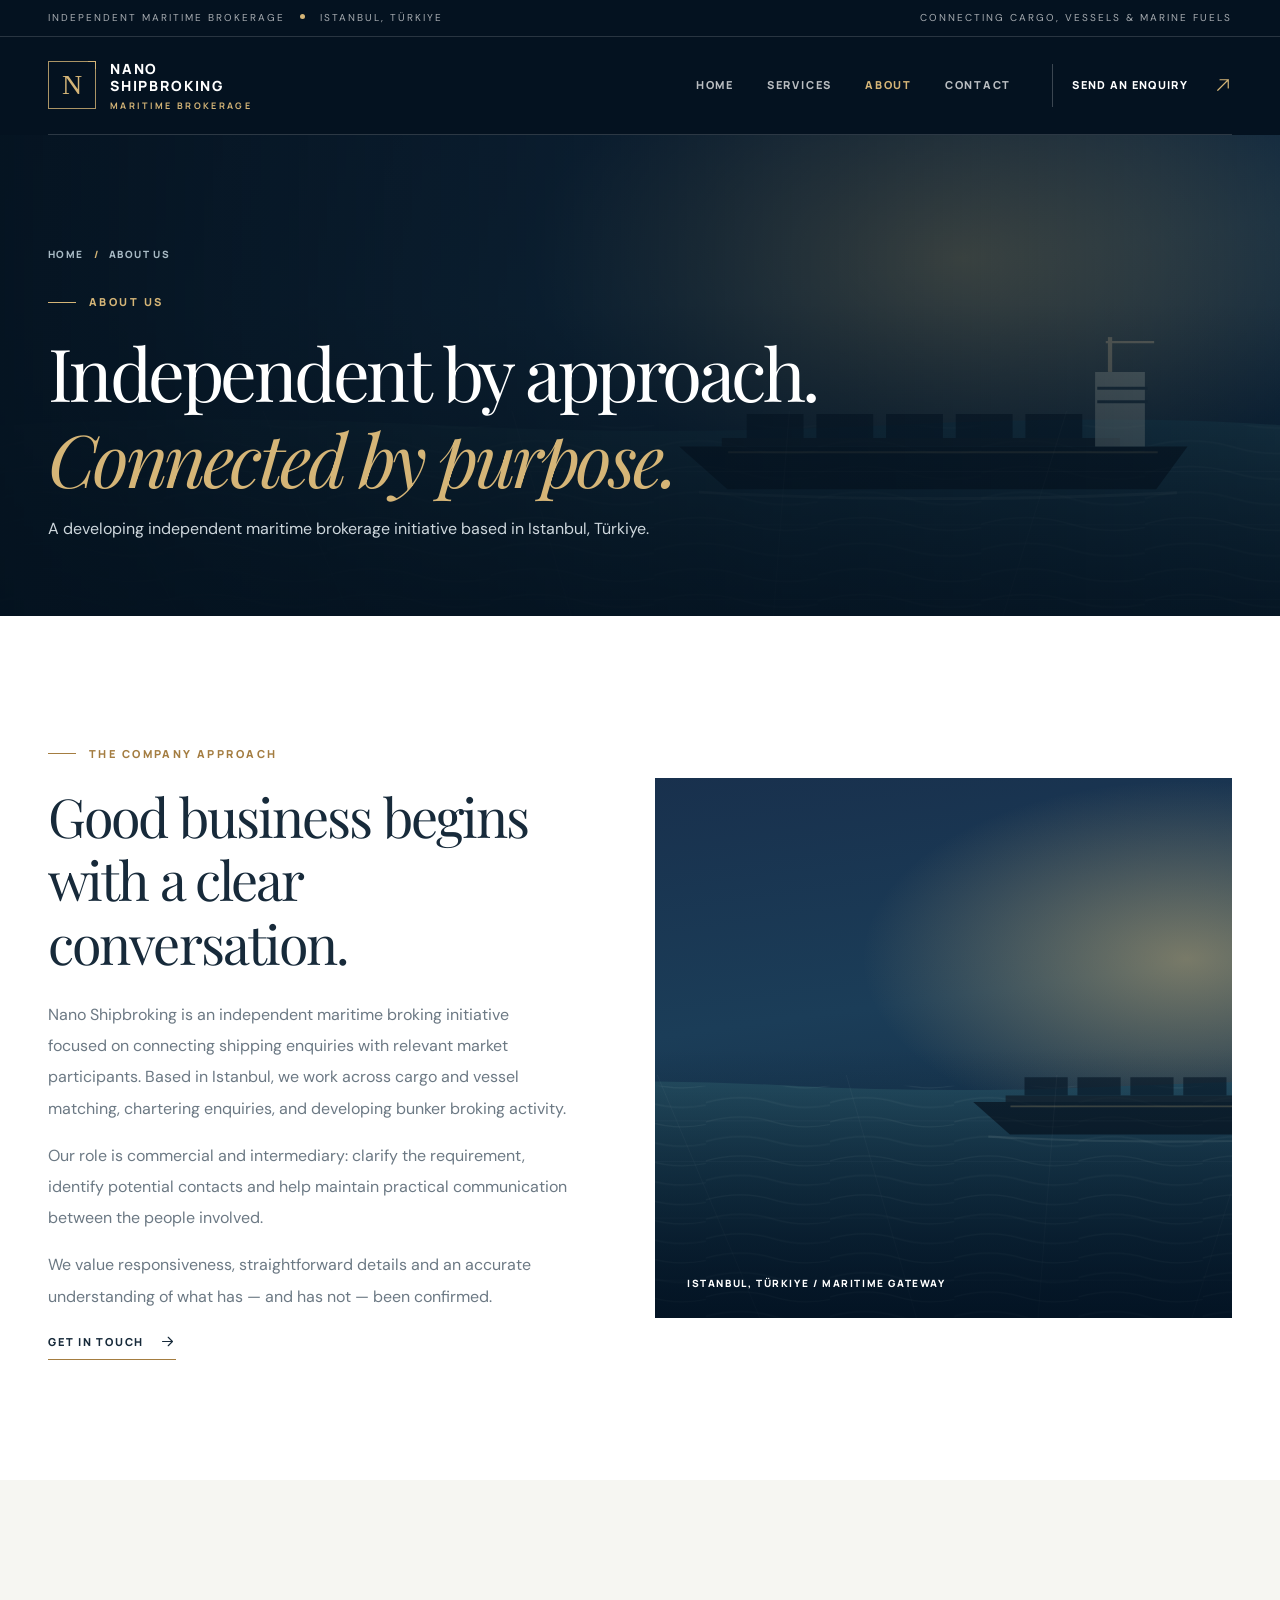
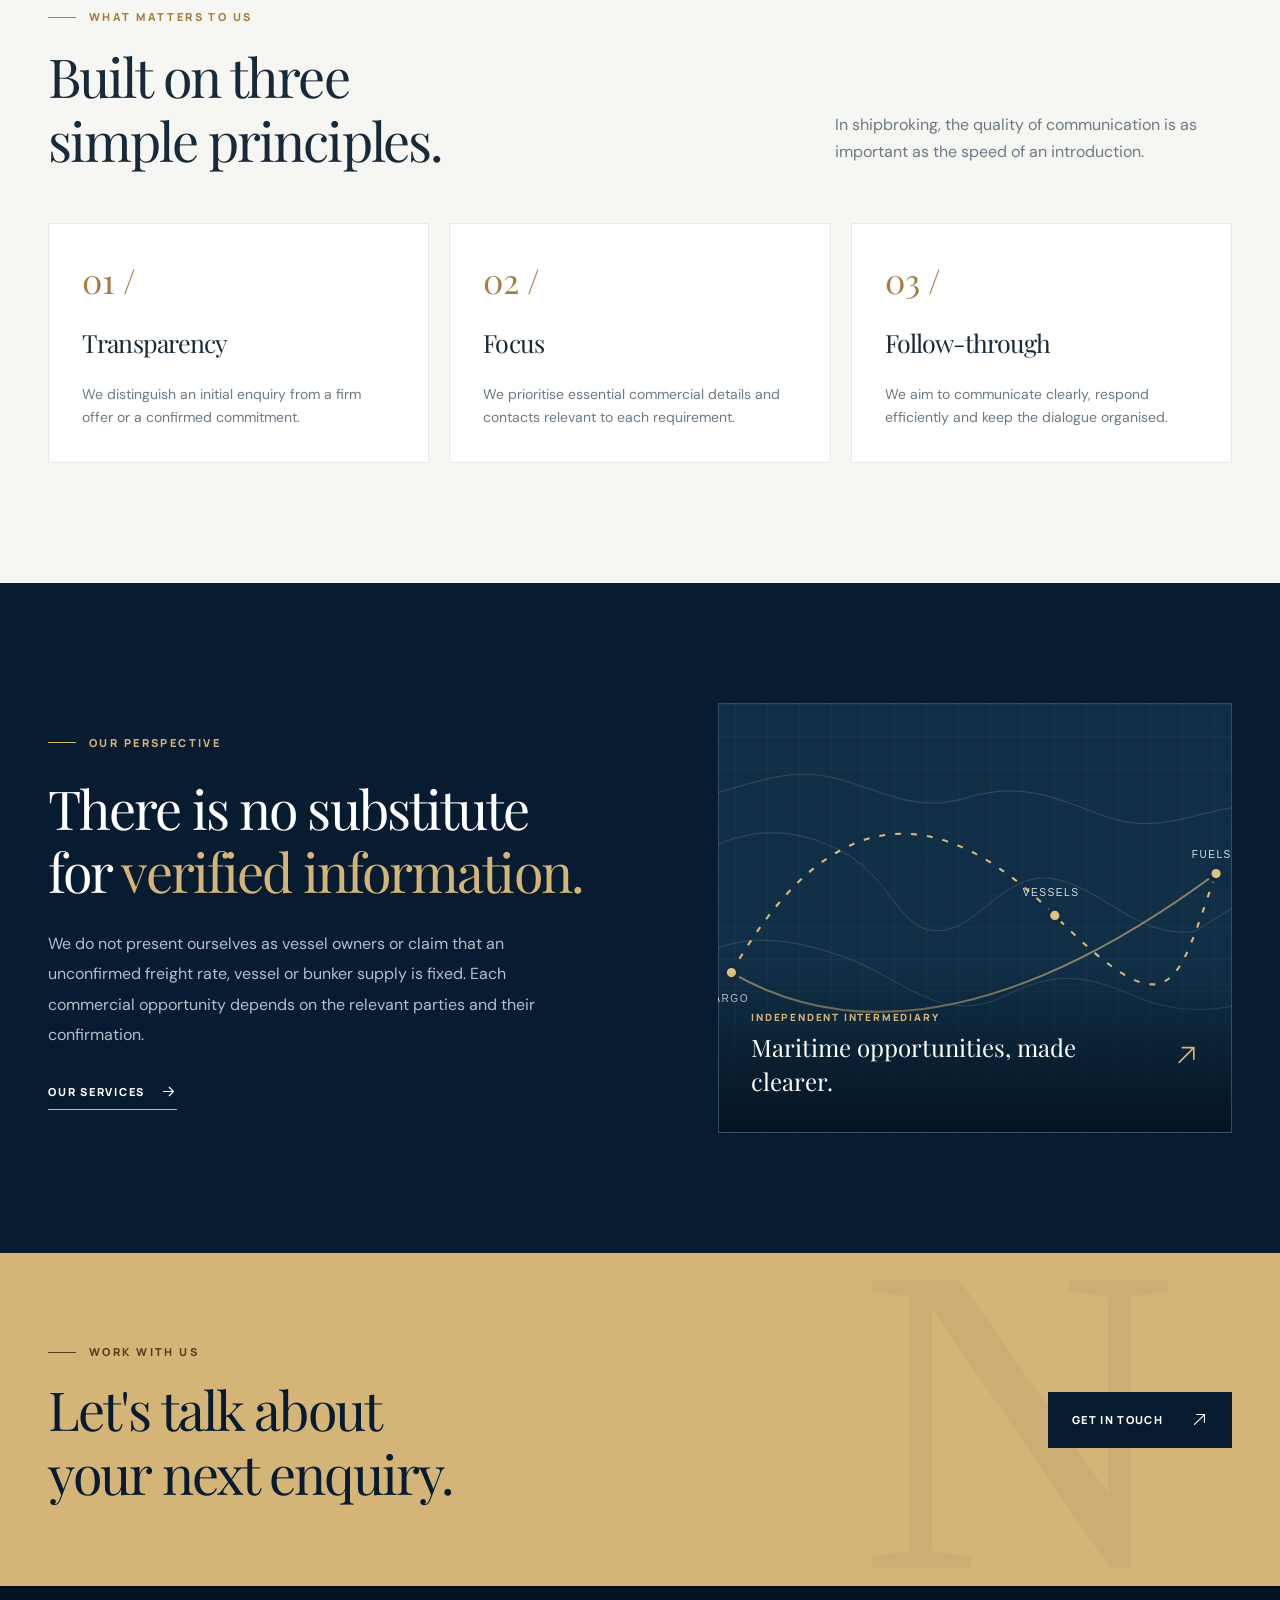
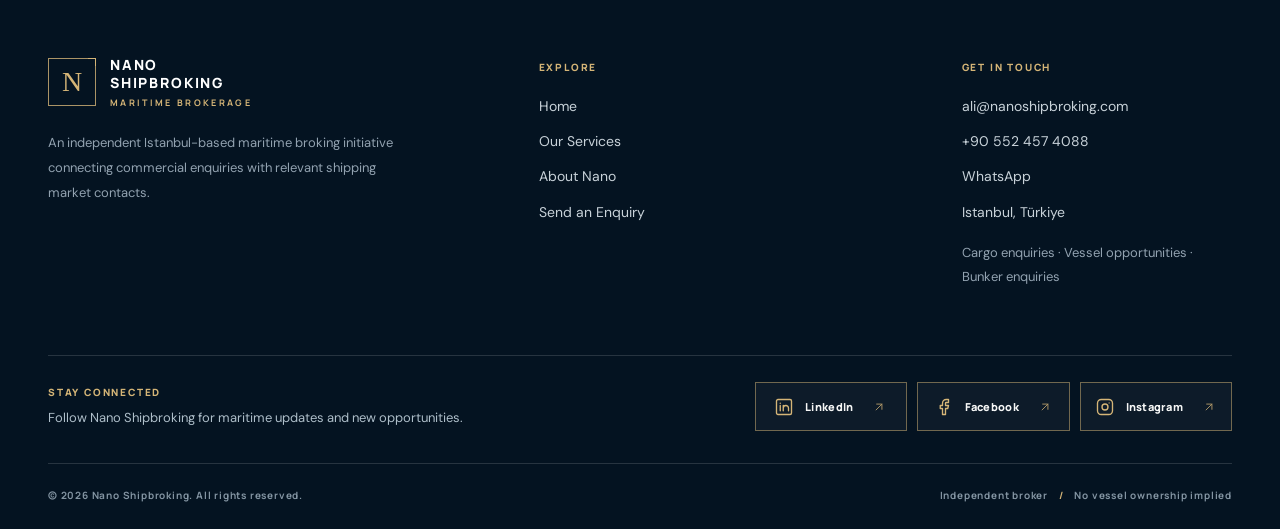
==== commit 643c6f40: "Add Instagram and polish responsive social footer" ====
--- a/about.html
+++ b/about.html
@@ -1,3 +1,3 @@
 <!doctype html><html lang="en"><head><meta charset="utf-8"><meta name="viewport" content="width=device-width,initial-scale=1"><meta name="theme-color" content="#071b31"><meta name="description" content="About Nano Shipbroking, an independent Istanbul-based maritime broking initiative for cargo, vessels and bunker enquiries."><meta property="og:type" content="website"><meta property="og:title" content="About | Nano Shipbroking"><meta property="og:description" content="About Nano Shipbroking, an independent Istanbul-based maritime broking initiative for cargo, vessels and bunker enquiries."><meta property="og:site_name" content="Nano Shipbroking"><link rel="icon" href="assets/favicon.svg" type="image/svg+xml"><link rel="stylesheet" href="style.css"><title>About | Nano Shipbroking</title></head><body><header class="site-header inner">
 <div class="topline"><div class="container"><span>Independent maritime brokerage <i></i> Istanbul, Türkiye</span><span>Connecting cargo, vessels &amp; marine fuels</span></div></div>
-<div class="container nav-wrap"><a class="brand" href="index.html" aria-label="Nano Shipbroking home"><span class="brand-icon"><span>N</span></span><span class="brand-text">NANO<br>SHIPBROKING<small>MARITIME BROKERAGE</small></span></a><button class="nav-toggle" type="button" aria-expanded="false" aria-controls="primary-nav" aria-label="Open navigation"><span></span><span></span></button><nav id="primary-nav" class="primary-nav" aria-label="Main navigation"><a href="index.html" class="" >Home</a><a href="services.html" class="" >Services</a><a href="about.html" class="active" aria-current="page">About</a><a href="contact.html" class="" >Contact</a><a class="nav-cta" href="contact.html#enquiry">Send an Enquiry <svg aria-hidden="true" viewBox="0 0 24 24" fill="none" stroke="currentColor" stroke-width="1.6" stroke-linecap="round" stroke-linejoin="round"><path d="M5 19 19 5M8 5h11v11"/></svg></a></nav></div></header><main id="main-content"><section class="page-hero"><img class="page-hero-photo" src="https://images.unsplash.com/photo-1761138785458-02811b4a92cb?auto=format&fit=crop&w=1100&q=82" alt="Cargo ships in a harbor at dusk" loading="lazy" decoding="async" onerror="this.style.display='none'"><div class="container"><div class="breadcrumbs"><a href="index.html">Home</a><span>/</span>About us</div><span class="eyebrow">About us</span><h1>Independent by approach.<br><em>Connected by purpose.</em></h1><p>A developing independent maritime brokerage initiative based in Istanbul, Türkiye.</p></div></section><section class="section"><div class="container about-layout"><div><span class="eyebrow dark">The company approach</span><h2>Good business begins with a clear conversation.</h2><p>Nano Shipbroking is an independent maritime broking initiative focused on connecting shipping enquiries with relevant market participants. Based in Istanbul, we work across cargo and vessel matching, chartering enquiries, and developing bunker broking activity.</p><p>Our role is commercial and intermediary: clarify the requirement, identify potential contacts and help maintain practical communication between the people involved.</p><p>We value responsiveness, straightforward details and an accurate understanding of what has — and has not — been confirmed.</p><a class="text-link" href="contact.html#enquiry">Get in touch <svg aria-hidden="true" viewBox="0 0 24 24" fill="none" stroke="currentColor" stroke-width="1.6" stroke-linecap="round" stroke-linejoin="round"><path d="M5 12h14M13 6l6 6-6 6"/></svg></a></div><div class="about-art"><img class="" src="https://images.unsplash.com/photo-1549203123-9c4fb68af040?auto=format&fit=crop&w=1250&q=83" alt="Commercial vessel navigating the Bosphorus near Istanbul" loading="lazy" decoding="async" onerror="this.style.display='none'"><span class="about-art-label">Istanbul, Türkiye / Maritime gateway</span></div></div></section><section class="section section-cream"><div class="container"><div class="intro-row"><div><span class="eyebrow dark">What matters to us</span><h2>Built on three<br>simple principles.</h2></div><p>In shipbroking, the quality of communication is as important as the speed of an introduction.</p></div><div class="values-grid"><article class="value-card"><div class="num">01 /</div><h3>Transparency</h3><p>We distinguish an initial enquiry from a firm offer or a confirmed commitment.</p></article><article class="value-card"><div class="num">02 /</div><h3>Focus</h3><p>We prioritise essential commercial details and contacts relevant to each requirement.</p></article><article class="value-card"><div class="num">03 /</div><h3>Follow-through</h3><p>We aim to communicate clearly, respond efficiently and keep the dialogue organised.</p></article></div></div></section><section class="section section-navy"><div class="container manifesto"><div><span class="eyebrow">Our perspective</span><h2>There is no substitute<br>for <span class="gold">verified information.</span></h2><p class="lead">We do not present ourselves as vessel owners or claim that an unconfirmed freight rate, vessel or bunker supply is fixed. Each commercial opportunity depends on the relevant parties and their confirmation.</p><a class="text-link light" href="services.html">Our services <svg aria-hidden="true" viewBox="0 0 24 24" fill="none" stroke="currentColor" stroke-width="1.6" stroke-linecap="round" stroke-linejoin="round"><path d="M5 12h14M13 6l6 6-6 6"/></svg></a></div><div class="route-card" role="img" aria-label="Illustrative trade routes linking market requirements"><div class="route-label"><div><small>Independent intermediary</small><b>Maritime opportunities, made clearer.</b></div><svg aria-hidden="true" viewBox="0 0 24 24" fill="none" stroke="currentColor" stroke-width="1.6" stroke-linecap="round" stroke-linejoin="round"><path d="M5 19 19 5M8 5h11v11"/></svg></div></div></div></section><section class="cta-section"><div class="container cta-inner"><div><span class="eyebrow">Work with us</span><h2>Let's talk about<br>your next enquiry.</h2></div><a class="button button-dark" href="contact.html#enquiry">Get in touch <svg aria-hidden="true" viewBox="0 0 24 24" fill="none" stroke="currentColor" stroke-width="1.6" stroke-linecap="round" stroke-linejoin="round"><path d="M5 19 19 5M8 5h11v11"/></svg></a></div></section></main><footer class="site-footer"><div class="container"><div class="footer-top"><div class="footer-branding"><a class="brand" href="index.html" aria-label="Nano Shipbroking home"><span class="brand-icon"><span>N</span></span><span class="brand-text">NANO<br>SHIPBROKING<small>MARITIME BROKERAGE</small></span></a><p class="footer-description">An independent Istanbul-based maritime broking initiative connecting commercial enquiries with relevant shipping market contacts.</p></div><div class="footer-col"><h4>Explore</h4><a href="index.html">Home</a><a href="services.html">Our Services</a><a href="about.html">About Nano</a><a href="contact.html#enquiry">Send an Enquiry</a></div><div class="footer-col"><h4>Get in touch</h4><a href="mailto:ali@nanoshipbroking.com">ali@nanoshipbroking.com</a><a href="tel:+905524574088">+90 552 457 4088</a><a href="https://wa.me/905524574088" target="_blank" rel="noopener noreferrer">WhatsApp</a><address>Istanbul, Türkiye</address><p class="footer-description" style="margin-top:17px">Cargo enquiries · Vessel opportunities · Bunker enquiries</p></div></div><div class="footer-social" aria-label="Nano Shipbroking social media"><div class="footer-social-copy"><span class="footer-social-label">Stay connected</span><p>Follow Nano Shipbroking for maritime updates and new opportunities.</p></div><div class="footer-social-links"><a class="social-link" href="https://www.linkedin.com/company/nanoshipbroking/" target="_blank" rel="noopener noreferrer" aria-label="Follow Nano Shipbroking on LinkedIn"><svg viewBox="0 0 24 24" fill="none" stroke="currentColor" stroke-width="1.8" stroke-linecap="round" stroke-linejoin="round" aria-hidden="true"><rect x="2" y="2" width="20" height="20" rx="2"/><path d="M7 10v7M7 7v.01M11 17v-7M11 13.5a3.5 3.5 0 0 1 7 0V17"/></svg><span>Follow on LinkedIn</span><svg class="social-arrow" viewBox="0 0 24 24" fill="none" stroke="currentColor" stroke-width="1.6" stroke-linecap="round" stroke-linejoin="round" aria-hidden="true"><path d="M7 17 17 7M8 7h9v9"/></svg></a><a class="social-link" href="https://www.facebook.com/profile.php?id=61596538056660" target="_blank" rel="noopener noreferrer" aria-label="Visit Nano Shipbroking on Facebook"><svg viewBox="0 0 24 24" fill="none" stroke="currentColor" stroke-width="1.8" stroke-linecap="round" stroke-linejoin="round" aria-hidden="true"><path d="M18 2h-3a5 5 0 0 0-5 5v3H7v4h3v8h4v-8h3l1-4h-4V7c0-.55.45-1 1-1h3V2z"/></svg><span>Visit Facebook</span><svg class="social-arrow" viewBox="0 0 24 24" fill="none" stroke="currentColor" stroke-width="1.6" stroke-linecap="round" stroke-linejoin="round" aria-hidden="true"><path d="M7 17 17 7M8 7h9v9"/></svg></a></div></div><div class="footer-bottom"><span>© <span data-year>2026</span> Nano Shipbroking. All rights reserved.</span><span>Independent broker <span style="color:var(--gold);padding:0 8px">/</span> No vessel ownership implied</span></div></div></footer><script src="script.js" defer></script></body></html>+<div class="container nav-wrap"><a class="brand" href="index.html" aria-label="Nano Shipbroking home"><span class="brand-icon"><span>N</span></span><span class="brand-text">NANO<br>SHIPBROKING<small>MARITIME BROKERAGE</small></span></a><button class="nav-toggle" type="button" aria-expanded="false" aria-controls="primary-nav" aria-label="Open navigation"><span></span><span></span></button><nav id="primary-nav" class="primary-nav" aria-label="Main navigation"><a href="index.html" class="" >Home</a><a href="services.html" class="" >Services</a><a href="about.html" class="active" aria-current="page">About</a><a href="contact.html" class="" >Contact</a><a class="nav-cta" href="contact.html#enquiry">Send an Enquiry <svg aria-hidden="true" viewBox="0 0 24 24" fill="none" stroke="currentColor" stroke-width="1.6" stroke-linecap="round" stroke-linejoin="round"><path d="M5 19 19 5M8 5h11v11"/></svg></a></nav></div></header><main id="main-content"><section class="page-hero"><img class="page-hero-photo" src="https://images.unsplash.com/photo-1761138785458-02811b4a92cb?auto=format&fit=crop&w=1100&q=82" alt="Cargo ships in a harbor at dusk" loading="eager" fetchpriority="high" decoding="async" onerror="this.style.display='none'"><div class="container"><div class="breadcrumbs"><a href="index.html">Home</a><span>/</span>About us</div><span class="eyebrow">About us</span><h1>Independent by approach.<br><em>Connected by purpose.</em></h1><p>A developing independent maritime brokerage initiative based in Istanbul, Türkiye.</p></div></section><section class="section"><div class="container about-layout"><div><span class="eyebrow dark">The company approach</span><h2>Good business begins with a clear conversation.</h2><p>Nano Shipbroking is an independent maritime broking initiative focused on connecting shipping enquiries with relevant market participants. Based in Istanbul, we work across cargo and vessel matching, chartering enquiries, and developing bunker broking activity.</p><p>Our role is commercial and intermediary: clarify the requirement, identify potential contacts and help maintain practical communication between the people involved.</p><p>We value responsiveness, straightforward details and an accurate understanding of what has — and has not — been confirmed.</p><a class="text-link" href="contact.html#enquiry">Get in touch <svg aria-hidden="true" viewBox="0 0 24 24" fill="none" stroke="currentColor" stroke-width="1.6" stroke-linecap="round" stroke-linejoin="round"><path d="M5 12h14M13 6l6 6-6 6"/></svg></a></div><div class="about-art"><img class="" src="https://images.unsplash.com/photo-1549203123-9c4fb68af040?auto=format&fit=crop&w=1250&q=83" alt="Commercial vessel navigating the Bosphorus near Istanbul" loading="lazy" decoding="async" onerror="this.style.display='none'"><span class="about-art-label">Istanbul, Türkiye / Maritime gateway</span></div></div></section><section class="section section-cream"><div class="container"><div class="intro-row"><div><span class="eyebrow dark">What matters to us</span><h2>Built on three<br>simple principles.</h2></div><p>In shipbroking, the quality of communication is as important as the speed of an introduction.</p></div><div class="values-grid"><article class="value-card"><div class="num">01 /</div><h3>Transparency</h3><p>We distinguish an initial enquiry from a firm offer or a confirmed commitment.</p></article><article class="value-card"><div class="num">02 /</div><h3>Focus</h3><p>We prioritise essential commercial details and contacts relevant to each requirement.</p></article><article class="value-card"><div class="num">03 /</div><h3>Follow-through</h3><p>We aim to communicate clearly, respond efficiently and keep the dialogue organised.</p></article></div></div></section><section class="section section-navy"><div class="container manifesto"><div><span class="eyebrow">Our perspective</span><h2>There is no substitute<br>for <span class="gold">verified information.</span></h2><p class="lead">We do not present ourselves as vessel owners or claim that an unconfirmed freight rate, vessel or bunker supply is fixed. Each commercial opportunity depends on the relevant parties and their confirmation.</p><a class="text-link light" href="services.html">Our services <svg aria-hidden="true" viewBox="0 0 24 24" fill="none" stroke="currentColor" stroke-width="1.6" stroke-linecap="round" stroke-linejoin="round"><path d="M5 12h14M13 6l6 6-6 6"/></svg></a></div><div class="route-card" role="img" aria-label="Illustrative trade routes linking market requirements"><div class="route-label"><div><small>Independent intermediary</small><b>Maritime opportunities, made clearer.</b></div><svg aria-hidden="true" viewBox="0 0 24 24" fill="none" stroke="currentColor" stroke-width="1.6" stroke-linecap="round" stroke-linejoin="round"><path d="M5 19 19 5M8 5h11v11"/></svg></div></div></div></section><section class="cta-section"><div class="container cta-inner"><div><span class="eyebrow">Work with us</span><h2>Let's talk about<br>your next enquiry.</h2></div><a class="button button-dark" href="contact.html#enquiry">Get in touch <svg aria-hidden="true" viewBox="0 0 24 24" fill="none" stroke="currentColor" stroke-width="1.6" stroke-linecap="round" stroke-linejoin="round"><path d="M5 19 19 5M8 5h11v11"/></svg></a></div></section></main><footer class="site-footer"><div class="container"><div class="footer-top"><div class="footer-branding"><a class="brand" href="index.html" aria-label="Nano Shipbroking home"><span class="brand-icon"><span>N</span></span><span class="brand-text">NANO<br>SHIPBROKING<small>MARITIME BROKERAGE</small></span></a><p class="footer-description">An independent Istanbul-based maritime broking initiative connecting commercial enquiries with relevant shipping market contacts.</p></div><div class="footer-col"><h4>Explore</h4><a href="index.html">Home</a><a href="services.html">Our Services</a><a href="about.html">About Nano</a><a href="contact.html#enquiry">Send an Enquiry</a></div><div class="footer-col"><h4>Get in touch</h4><a href="mailto:ali@nanoshipbroking.com">ali@nanoshipbroking.com</a><a href="tel:+905524574088">+90 552 457 4088</a><a href="https://wa.me/905524574088" target="_blank" rel="noopener noreferrer">WhatsApp</a><address>Istanbul, Türkiye</address><p class="footer-description" style="margin-top:17px">Cargo enquiries · Vessel opportunities · Bunker enquiries</p></div></div><div class="footer-social" aria-label="Nano Shipbroking social media"><div class="footer-social-copy"><span class="footer-social-label">Stay connected</span><p>Follow Nano Shipbroking for maritime updates and new opportunities.</p></div><div class="footer-social-links"><a class="social-link" href="https://www.linkedin.com/company/nanoshipbroking/" target="_blank" rel="noopener noreferrer" aria-label="Follow Nano Shipbroking on LinkedIn"><svg viewBox="0 0 24 24" fill="none" stroke="currentColor" stroke-width="1.8" stroke-linecap="round" stroke-linejoin="round" aria-hidden="true"><rect x="2" y="2" width="20" height="20" rx="2"/><path d="M7 10v7M7 7v.01M11 17v-7M11 13.5a3.5 3.5 0 0 1 7 0V17"/></svg><span>LinkedIn</span><svg class="social-arrow" viewBox="0 0 24 24" fill="none" stroke="currentColor" stroke-width="1.6" stroke-linecap="round" stroke-linejoin="round" aria-hidden="true"><path d="M7 17 17 7M8 7h9v9"/></svg></a><a class="social-link" href="https://www.facebook.com/profile.php?id=61596538056660" target="_blank" rel="noopener noreferrer" aria-label="Visit Nano Shipbroking on Facebook"><svg viewBox="0 0 24 24" fill="none" stroke="currentColor" stroke-width="1.8" stroke-linecap="round" stroke-linejoin="round" aria-hidden="true"><path d="M18 2h-3a5 5 0 0 0-5 5v3H7v4h3v8h4v-8h3l1-4h-4V7c0-.55.45-1 1-1h3V2z"/></svg><span>Facebook</span><svg class="social-arrow" viewBox="0 0 24 24" fill="none" stroke="currentColor" stroke-width="1.6" stroke-linecap="round" stroke-linejoin="round" aria-hidden="true"><path d="M7 17 17 7M8 7h9v9"/></svg></a><a class="social-link" href="https://www.instagram.com/nanoshipbroking/" target="_blank" rel="noopener noreferrer" aria-label="Follow Nano Shipbroking on Instagram"><svg viewBox="0 0 24 24" fill="none" stroke="currentColor" stroke-width="1.8" stroke-linecap="round" stroke-linejoin="round" aria-hidden="true"><rect x="2" y="2" width="20" height="20" rx="5"/><circle cx="12" cy="12" r="4"/><circle cx="17.5" cy="6.5" r=".8" fill="currentColor" stroke="none"/></svg><span>Instagram</span><svg class="social-arrow" viewBox="0 0 24 24" fill="none" stroke="currentColor" stroke-width="1.6" stroke-linecap="round" stroke-linejoin="round" aria-hidden="true"><path d="M7 17 17 7M8 7h9v9"/></svg></a></div></div><div class="footer-bottom"><span>© <span data-year>2026</span> Nano Shipbroking. All rights reserved.</span><span>Independent broker <span style="color:var(--gold);padding:0 8px">/</span> No vessel ownership implied</span></div></div></footer><script src="script.js" defer></script></body></html>
--- a/style.css
+++ b/style.css
@@ -47,10 +47,10 @@
 .footer-social-copy{max-width:490px}
 .footer-social-label{display:block;margin-bottom:8px;font:800 10px var(--sans);letter-spacing:.18em;text-transform:uppercase;color:var(--gold)}
 .footer-social-copy p{margin:0;color:#aebec9;font-size:13px;line-height:1.7}
-.footer-social-links{display:flex;align-items:center;gap:10px;flex-wrap:wrap}
+.footer-social-links{display:grid;grid-template-columns:repeat(3,1fr);align-items:stretch;gap:10px;flex:none}
 .social-link{display:inline-flex;align-items:center;justify-content:center;gap:12px;min-height:49px;padding:10px 15px;border:1px solid rgba(213,181,119,.5);background:rgba(255,255,255,.035);color:#f6f7f6;font:800 11px var(--sans);letter-spacing:.025em;white-space:nowrap;transition:background .2s,border-color .2s,transform .2s}
-.social-link:hover{background:rgba(213,181,119,.12);border-color:var(--gold);transform:translateY(-2px)}
+.social-link:hover,.social-link:focus-visible{background:rgba(213,181,119,.12);border-color:var(--gold);transform:translateY(-2px)}
 .social-link svg{width:18px;height:18px;flex:none;color:var(--gold)}
 .social-link .social-arrow{width:14px;height:14px;margin-left:7px;opacity:.82}
 @media(max-width:850px){.footer-social{align-items:flex-start;flex-direction:column;gap:18px}.footer-social-links{width:100%}}
-@media(max-width:440px){.footer-social-links{flex-direction:column;align-items:stretch}.social-link{width:100%;justify-content:space-between}.social-link span{margin-right:auto}}
+@media(max-width:600px){.footer-social-links{grid-template-columns:1fr;align-items:stretch}.social-link{width:100%;justify-content:space-between}.social-link span{margin-right:auto}}
